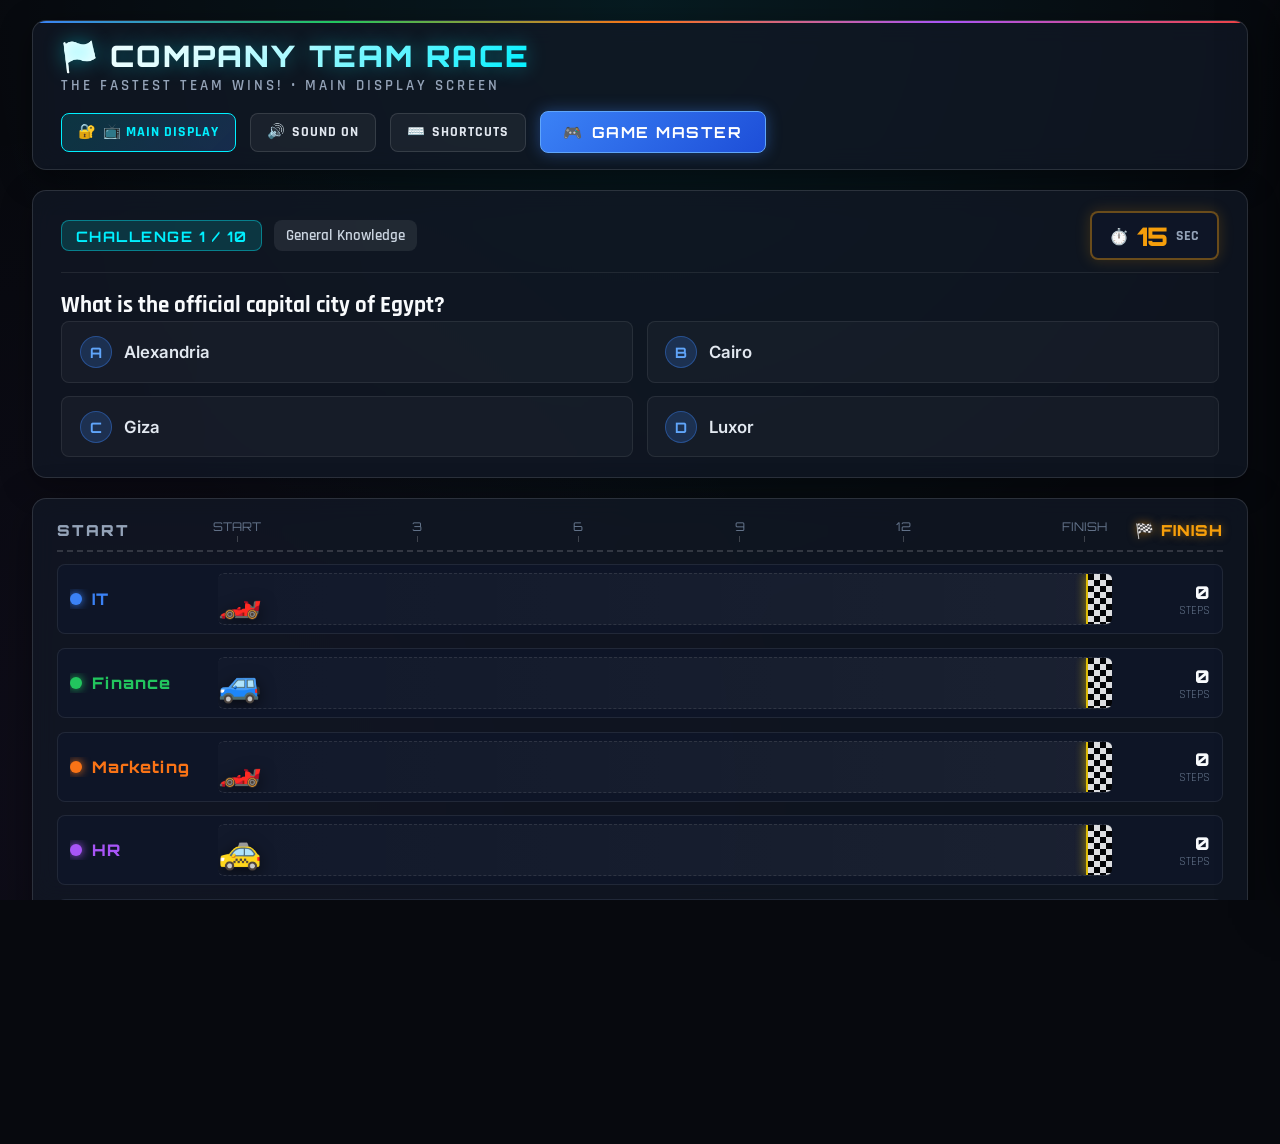
==== index.html @ cd46ccee "Add files via upload" ====
<!DOCTYPE html>
<html lang="en">
<head>
    <meta charset="UTF-8">
    <meta name="viewport" content="width=device-width, initial-scale=1.0">
    <title>🏁 Corporate Team Car Race | The Fastest Team Wins!</title>
    
    <!-- Google Fonts -->
    <link rel="preconnect" href="https://fonts.googleapis.com">
    <link rel="preconnect" href="https://fonts.gstatic.com" crossorigin>
    <link href="https://fonts.googleapis.com/css2?family=Orbitron:wght@400;600;700;900&family=Rajdhani:wght@500;600;700&family=Inter:wght@300;400;600;700&display=swap" rel="stylesheet">
    
    <!-- CSS Stylesheets -->
    <link rel="stylesheet" href="css/main.css">
    <link rel="stylesheet" href="css/track.css">
    <link rel="stylesheet" href="css/control.css">
    <link rel="stylesheet" href="css/modals.css">
</head>
<body>
    <div id="app-container" class="app-wrapper">
        <!-- TOP HEADER & TITLE BAR -->
        <header class="main-header">
            <div class="header-brand">
                <h1 class="game-title">
                    <span class="flag-icon">🏁</span> COMPANY TEAM RACE
                </h1>
                <p class="game-subtitle" id="role-subtitle">THE FASTEST TEAM WINS! • MAIN DISPLAY SCREEN</p>
            </div>
            
            <div class="header-actions">
                <button id="btn-login-toggle" class="btn-icon-toggle highlight-btn" title="Login or Switch Device Mode">
                    <span class="icon">🔐</span>
                    <span id="label-role-status">SELECT ROLE / LOGIN</span>
                </button>

                <button id="btn-sound-toggle" class="btn-icon-toggle" title="Toggle Sound Effects">
                    <span class="icon-sound">🔊</span>
                    <span class="sound-label">SOUND ON</span>
                </button>

                <button id="btn-shortcuts-toggle" class="btn-icon-toggle" title="Keyboard Shortcuts">
                    <span class="icon">⌨️</span>
                    <span>SHORTCUTS</span>
                </button>
                
                <button id="btn-gm-toggle" class="btn-gm-primary" title="Open Game Master Panel">
                    <span class="icon">🎮</span> GAME MASTER
                </button>
            </div>
        </header>

        <!-- DEPARTMENT PLAYER DEVICE VIEW (SHOWN ONLY WHEN LOGGED IN AS A DEPARTMENT) -->
        <section id="dept-player-card" class="dept-player-card hidden">
            <div class="dept-header-banner" id="dept-banner">
                <div class="dept-info">
                    <span class="dept-car-icon" id="dept-car-icon">🏎️</span>
                    <h2 class="dept-title-name" id="dept-title-name">IT DEPARTMENT</h2>
                </div>
                <div class="dept-position-badge">
                    <span class="pos-val" id="dept-pos-val">0</span>
                    <span class="pos-lbl">STEPS</span>
                </div>
            </div>
        </section>

        <!-- MAIN GAME ARENA (PROJECTOR & MAIN SCREEN VIEW) -->
        <main class="game-arena">
            <!-- CHALLENGE & QUESTION CARD -->
            <section class="challenge-card" id="challenge-section">
                <div class="challenge-header">
                    <div class="challenge-badge-wrap">
                        <span class="challenge-badge" id="challenge-badge">CHALLENGE 1 / 10</span>
                        <span class="category-badge" id="category-badge">General Knowledge</span>
                    </div>
                    
                    <!-- COUNTDOWN TIMER DISPLAY -->
                    <div class="timer-display-box" id="timer-box">
                        <div class="timer-icon">⏱️</div>
                        <div class="timer-val" id="timer-value">15</div>
                        <div class="timer-unit">SEC</div>
                    </div>
                </div>

                <div class="challenge-body">
                    <h2 class="question-text" id="question-text">Loading challenge...</h2>
                    
                    <div class="options-grid" id="options-grid">
                        <div class="option-item" data-opt="A">
                            <span class="opt-prefix">A</span>
                            <span class="opt-text" id="opt-a">-</span>
                        </div>
                        <div class="option-item" data-opt="B">
                            <span class="opt-prefix">B</span>
                            <span class="opt-text" id="opt-b">-</span>
                        </div>
                        <div class="option-item" data-opt="C">
                            <span class="opt-prefix">C</span>
                            <span class="opt-text" id="opt-c">-</span>
                        </div>
                        <div class="option-item" data-opt="D">
                            <span class="opt-prefix">D</span>
                            <span class="opt-text" id="opt-d">-</span>
                        </div>
                    </div>
                </div>
            </section>

            <!-- 5-LANE RACING TRACK -->
            <section class="track-section">
                <div class="track-header-bar">
                    <div class="start-banner">START</div>
                    <div class="track-distance-markers" id="track-markers">
                        <!-- Markers auto-generated JS -->
                    </div>
                    <div class="finish-banner">🏁 FINISH</div>
                </div>

                <div class="racing-lanes-container" id="lanes-container">
                    <!-- Lanes generated dynamically in track.js -->
                </div>
            </section>

            <!-- LIVE LEADERBOARD -->
            <section class="leaderboard-section">
                <h3 class="leaderboard-title">🏆 CURRENT RANKING</h3>
                <div class="leaderboard-grid" id="leaderboard-grid">
                    <!-- Leaderboard cards auto-generated JS -->
                </div>
            </section>
        </main>

        <!-- GAME MASTER CONTROL DRAWER (OVERLAY / PANEL) -->
        <aside id="gm-drawer" class="gm-drawer hidden">
            <div class="gm-drawer-header">
                <div class="gm-drawer-title">
                    <span>🎮 GAME MASTER CONTROLS</span>
                </div>
                <button id="btn-close-gm" class="btn-close">&times;</button>
            </div>

            <div class="gm-drawer-body">
                <!-- SECTION 1: DIRECT TEAM MOVEMENT CONTROLS -->
                <div class="gm-section">
                    <h4 class="gm-section-title">⚡ QUICK TEAM ADVANCE</h4>
                    <div class="gm-teams-list" id="gm-teams-list">
                        <!-- Team rows generated dynamically JS -->
                    </div>
                </div>

                <!-- SECTION 2: TEAM CODE & MOVEMENT AMOUNT PARSER -->
                <div class="gm-section">
                    <h4 class="gm-section-title">⌨️ TEAM CODE ENTRY</h4>
                    <div class="team-code-box">
                        <div class="input-group">
                            <label for="input-team-code">Team Code (IT, FIN, MKT, HR, OPS):</label>
                            <input type="text" id="input-team-code" placeholder="e.g. IT" autocomplete="off">
                        </div>
                        <div class="amount-picker">
                            <label>Steps:</label>
                            <div class="amount-btn-group">
                                <button class="btn-amount active" data-amount="1">+1</button>
                                <button class="btn-amount" data-amount="2">+2</button>
                                <button class="btn-amount" data-amount="3">+3</button>
                                <button class="btn-amount" data-amount="5">+5</button>
                            </div>
                        </div>
                        <button id="btn-execute-code" class="btn-action-primary">🚀 MOVE CAR</button>
                    </div>
                </div>

                <!-- SECTION 3: QUESTION NAVIGATION & TIMER CONTROLS -->
                <div class="gm-section">
                    <h4 class="gm-section-title">❓ CHALLENGE & TIMER CONTROLS</h4>
                    <div class="gm-controls-grid">
                        <div class="control-box">
                            <label>Question Navigation:</label>
                            <div class="btn-row">
                                <button id="btn-prev-q" class="btn-control">◀ Prev</button>
                                <select id="select-question" class="question-select"></select>
                                <button id="btn-next-q" class="btn-control">Next ▶</button>
                            </div>
                        </div>

                        <div class="control-box">
                            <label>Timer Controls:</label>
                            <div class="btn-row">
                                <button id="btn-timer-start" class="btn-timer btn-start">▶ Start</button>
                                <button id="btn-timer-pause" class="btn-timer btn-pause">⏸ Pause</button>
                                <button id="btn-timer-reset" class="btn-timer btn-reset">🔄 Reset</button>
                            </div>
                        </div>
                    </div>
                </div>

                <!-- SECTION 4: ACTIONS & MANAGEMENT -->
                <div class="gm-section">
                    <h4 class="gm-section-title">🛠️ MANAGEMENT & RACE TOOLS</h4>
                    <div class="action-buttons-row">
                        <button id="btn-undo" class="btn-action btn-undo">↩️ UNDO LAST MOVE</button>
                        <button id="btn-reset-race" class="btn-action btn-danger">🔄 RESET RACE</button>
                    </div>
                    
                    <div class="settings-row">
                        <label for="select-race-length">Race Length (Steps):</label>
                        <select id="select-race-length" class="settings-select">
                            <option value="10">10 Steps (Short)</option>
                            <option value="15" selected>15 Steps (Standard)</option>
                            <option value="20">20 Steps (Long)</option>
                        </select>
                    </div>
                </div>
            </div>
        </aside>

        <!-- DEPARTMENT LOGIN & ROLE SELECTION MODAL -->
        <div id="role-login-modal" class="modal-backdrop hidden">
            <div class="modal-card role-modal-card">
                <div class="modal-header">
                    <h3>🔐 SELECT DEVICE ROLE / LOGIN</h3>
                    <button id="btn-close-role-modal" class="btn-close">&times;</button>
                </div>
                <div class="modal-body">
                    <div class="role-selector-group">
                        <label for="select-role-type">Select Device Mode / Department:</label>
                        <select id="select-role-type" class="role-select">
                            <option value="main_screen">📺 Main Display Screen (Projector View)</option>
                            <option value="gm">🎮 Game Master Controller</option>
                            <option value="it">🏎️ IT Department</option>
                            <option value="finance">🚙 Finance Department</option>
                            <option value="marketing">🏎️ Marketing Department</option>
                            <option value="hr">🚕 HR Department</option>
                            <option value="operations">🚗 Operations Department</option>
                        </select>
                    </div>

                    <div class="password-input-group" id="password-group">
                        <label for="input-role-password">Enter Password / PIN:</label>
                        <input type="password" id="input-role-password" placeholder="Enter password..." autocomplete="off">
                        <p id="role-login-error" class="error-msg hidden">Invalid Password. Please try again.</p>
                    </div>

                    <div class="passwords-cheat-box">
                        <small>🔑 Default Passwords Cheatsheet:</small>
                        <div class="pass-list">
                            <span>IT: <code>1001</code></span>
                            <span>Finance: <code>2002</code></span>
                            <span>Marketing: <code>3003</code></span>
                            <span>HR: <code>4004</code></span>
                            <span>Ops: <code>5005</code></span>
                            <span>GM: <code>1234</code></span>
                        </div>
                    </div>
                </div>
                <div class="modal-footer">
                    <button id="btn-cancel-role" class="btn-secondary">Cancel</button>
                    <button id="btn-confirm-role" class="btn-primary">Login & Switch Role</button>
                </div>
            </div>
        </div>

        <!-- PIN LOCK MODAL FOR GM -->
        <div id="pin-modal" class="modal-backdrop hidden">
            <div class="modal-card">
                <div class="modal-header">
                    <h3>🔒 GAME MASTER PIN</h3>
                </div>
                <div class="modal-body">
                    <p>Enter 4-digit PIN to access Game Master controls:</p>
                    <input type="password" id="input-pin" maxlength="4" placeholder="••••" autofocus>
                    <p class="pin-hint">Default PIN: <code>1234</code></p>
                    <p id="pin-error" class="error-msg hidden">Incorrect PIN. Try again.</p>
                </div>
                <div class="modal-footer">
                    <button id="btn-cancel-pin" class="btn-secondary">Cancel</button>
                    <button id="btn-submit-pin" class="btn-primary">Unlock</button>
                </div>
            </div>
        </div>

        <!-- KEYBOARD SHORTCUTS MODAL -->
        <div id="shortcuts-modal" class="modal-backdrop hidden">
            <div class="modal-card shortcuts-card">
                <div class="modal-header">
                    <h3>⌨️ KEYBOARD SHORTCUTS</h3>
                    <button id="btn-close-shortcuts" class="btn-close">&times;</button>
                </div>
                <div class="modal-body">
                    <div class="shortcuts-grid">
                        <div class="shortcut-item"><kbd>1</kbd> <span>Advance IT (+1)</span></div>
                        <div class="shortcut-item"><kbd>2</kbd> <span>Advance Finance (+1)</span></div>
                        <div class="shortcut-item"><kbd>3</kbd> <span>Advance Marketing (+1)</span></div>
                        <div class="shortcut-item"><kbd>4</kbd> <span>Advance HR (+1)</span></div>
                        <div class="shortcut-item"><kbd>5</kbd> <span>Advance Operations (+1)</span></div>
                        <div class="shortcut-item"><kbd>N</kbd> <span>Next Question</span></div>
                        <div class="shortcut-item"><kbd>P</kbd> <span>Previous Question</span></div>
                        <div class="shortcut-item"><kbd>Space</kbd> <span>Start / Pause Timer</span></div>
                        <div class="shortcut-item"><kbd>R</kbd> <span>Reset Timer</span></div>
                        <div class="shortcut-item"><kbd>U</kbd> <span>Undo Last Move</span></div>
                        <div class="shortcut-item"><kbd>M</kbd> <span>Toggle GM Panel</span></div>
                        <div class="shortcut-item"><kbd>S</kbd> <span>Toggle Sound FX</span></div>
                    </div>
                </div>
            </div>
        </div>

        <!-- WINNER OVERLAY MODAL & CANVAS -->
        <div id="winner-modal" class="winner-overlay hidden">
            <canvas id="confetti-canvas"></canvas>
            <div class="winner-content">
                <div class="trophy-bounce">🏆🏆🏆</div>
                <h1 class="winner-title" id="winner-title">IT WINS!</h1>
                <p class="winner-subtitle">CONGRATULATIONS ON A GREAT RACE!</p>
                <div class="winner-car-display" id="winner-car-display">🏎️</div>
                <div class="winner-actions">
                    <button id="btn-winner-reset" class="btn-action-primary btn-large">🔄 START NEW RACE</button>
                    <button id="btn-winner-close" class="btn-secondary btn-large">✖ CLOSE OVERLAY</button>
                </div>
            </div>
        </div>

        <!-- TOAST / NOTIFICATION HINT -->
        <div id="toast-container" class="toast-container"></div>
    </div>

    <!-- JavaScript Application Modules -->
    <script src="js/audio.js"></script>
    <script src="js/confetti.js"></script>
    <script src="js/sync.js"></script>
    <script src="js/state.js"></script>
    <script src="js/questions.js"></script>
    <script src="js/timer.js"></script>
    <script src="js/track.js"></script>
    <script src="js/shortcuts.js"></script>
    <script src="js/app.js"></script>
</body>
</html>
---- css/main.css ----
/* ==========================================================================
   MAIN DESIGN SYSTEM & CORE TYPOGRAPHY
   ========================================================================== */

:root {
    /* Color Palette */
    --bg-dark: #07090e;
    --bg-card: rgba(18, 24, 38, 0.75);
    --bg-card-hover: rgba(26, 35, 56, 0.85);
    --border-color: rgba(255, 255, 255, 0.12);
    --border-glow: rgba(0, 240, 255, 0.3);
    
    /* Neon Accents */
    --cyan-glow: #00f0ff;
    --gold-glow: #ffd700;
    --silver-glow: #c0c0c0;
    --bronze-glow: #cd7f32;
    
    /* Department Colors */
    --color-it: #3b82f6;        /* Neon Blue */
    --color-finance: #22c55e;   /* Neon Emerald */
    --color-marketing: #f97316; /* Neon Orange */
    --color-hr: #a855f7;        /* Neon Purple */
    --color-ops: #ef4444;       /* Neon Crimson */

    /* Typography */
    --font-heading: 'Orbitron', -apple-system, sans-serif;
    --font-subheading: 'Rajdhani', -apple-system, sans-serif;
    --font-body: 'Inter', -apple-system, sans-serif;
    
    /* Spacing & Sizes */
    --radius-sm: 8px;
    --radius-md: 14px;
    --radius-lg: 20px;
    --glass-backdrop: blur(12px);
    
    /* Transitions */
    --transition-fast: 0.15s ease;
    --transition-norm: 0.3s cubic-bezier(0.4, 0, 0.2, 1);
    --transition-bounce: 0.5s cubic-bezier(0.34, 1.56, 0.64, 1);
}

/* Reset & Basic Box Model */
* {
    box-sizing: border-box;
    margin: 0;
    padding: 0;
}

html, body {
    width: 100%;
    height: 100%;
    background-color: var(--bg-dark);
    background-image: 
        radial-gradient(circle at 50% 0%, rgba(0, 240, 255, 0.08) 0%, transparent 60%),
        radial-gradient(circle at 10% 90%, rgba(168, 85, 247, 0.05) 0%, transparent 50%);
    color: #f8fafc;
    font-family: var(--font-body);
    overflow-x: hidden;
    user-select: none;
    -webkit-font-smoothing: antialiased;
}

.app-wrapper {
    display: flex;
    flex-direction: column;
    min-height: 100vh;
    padding: 1.25rem 2rem;
    gap: 1.25rem;
    max-width: 1920px;
    margin: 0 auto;
}

/* ==========================================================================
   HEADER SECTION
   ========================================================================== */

.main-header {
    display: flex;
    justify-content: space-between;
    align-items: center;
    background: var(--bg-card);
    backdrop-filter: var(--glass-backdrop);
    border: 1px solid var(--border-color);
    padding: 1rem 1.75rem;
    border-radius: var(--radius-md);
    box-shadow: 0 8px 32px rgba(0, 0, 0, 0.4);
    position: relative;
    overflow: hidden;
    flex-wrap: wrap;
    gap: 1rem;
}

.main-header::before {
    content: '';
    position: absolute;
    top: 0;
    left: 0;
    right: 0;
    height: 2px;
    background: linear-gradient(90deg, #3b82f6, #22c55e, #f97316, #a855f7, #ef4444);
}

.header-brand {
    display: flex;
    flex-direction: column;
    gap: 0.15rem;
}

.game-title {
    font-family: var(--font-heading);
    font-size: 1.85rem;
    font-weight: 900;
    letter-spacing: 2px;
    background: linear-gradient(135deg, #ffffff 30%, var(--cyan-glow) 100%);
    -webkit-background-clip: text;
    -webkit-text-fill-color: transparent;
    display: flex;
    align-items: center;
    gap: 0.6rem;
    text-shadow: 0 0 20px rgba(0, 240, 255, 0.4);
}

.game-subtitle {
    font-family: var(--font-subheading);
    font-size: 0.95rem;
    font-weight: 600;
    letter-spacing: 3px;
    color: #94a3b8;
    text-transform: uppercase;
}

.header-actions {
    display: flex;
    align-items: center;
    gap: 0.85rem;
    flex-wrap: wrap;
}

.btn-icon-toggle {
    background: rgba(255, 255, 255, 0.05);
    border: 1px solid var(--border-color);
    color: #e2e8f0;
    padding: 0.6rem 1rem;
    border-radius: var(--radius-sm);
    font-family: var(--font-subheading);
    font-weight: 700;
    font-size: 0.9rem;
    letter-spacing: 1px;
    cursor: pointer;
    display: flex;
    align-items: center;
    gap: 0.4rem;
    transition: var(--transition-fast);
    white-space: nowrap;
}

.btn-icon-toggle:hover {
    background: rgba(255, 255, 255, 0.12);
    border-color: rgba(255, 255, 255, 0.3);
    color: #fff;
}

.btn-gm-primary {
    background: linear-gradient(135deg, #3b82f6, #1d4ed8);
    border: 1px solid #60a5fa;
    color: #fff;
    padding: 0.65rem 1.4rem;
    border-radius: var(--radius-sm);
    font-family: var(--font-heading);
    font-weight: 700;
    font-size: 0.95rem;
    letter-spacing: 1.5px;
    cursor: pointer;
    box-shadow: 0 0 15px rgba(59, 130, 246, 0.4);
    display: flex;
    align-items: center;
    gap: 0.5rem;
    transition: var(--transition-norm);
    white-space: nowrap;
}

.btn-gm-primary:hover {
    transform: translateY(-2px);
    box-shadow: 0 0 25px rgba(59, 130, 246, 0.7);
    background: linear-gradient(135deg, #60a5fa, #2563eb);
}

/* ==========================================================================
   MAIN GAME ARENA
   ========================================================================== */

.game-arena {
    display: flex;
    flex-direction: column;
    gap: 1.25rem;
    flex: 1;
}

/* CHALLENGE CARD */
.challenge-card {
    background: var(--bg-card);
    backdrop-filter: var(--glass-backdrop);
    border: 1px solid var(--border-color);
    border-radius: var(--radius-md);
    padding: 1.25rem 1.75rem;
    box-shadow: 0 8px 32px rgba(0, 0, 0, 0.3);
    display: flex;
    flex-direction: column;
    gap: 1rem;
    position: relative;
}

.challenge-header {
    display: flex;
    justify-content: space-between;
    align-items: center;
    border-bottom: 1px solid rgba(255, 255, 255, 0.08);
    padding-bottom: 0.75rem;
    flex-wrap: wrap;
    gap: 0.5rem;
}

.challenge-badge-wrap {
    display: flex;
    align-items: center;
    gap: 0.75rem;
    flex-wrap: wrap;
}

.challenge-badge {
    background: rgba(0, 240, 255, 0.15);
    color: var(--cyan-glow);
    border: 1px solid rgba(0, 240, 255, 0.4);
    padding: 0.35rem 0.85rem;
    border-radius: var(--radius-sm);
    font-family: var(--font-heading);
    font-size: 0.9rem;
    font-weight: 700;
    letter-spacing: 1.5px;
}

.category-badge {
    background: rgba(255, 255, 255, 0.08);
    color: #cbd5e1;
    padding: 0.35rem 0.75rem;
    border-radius: var(--radius-sm);
    font-family: var(--font-subheading);
    font-size: 0.95rem;
    font-weight: 600;
}

/* COUNTDOWN TIMER STYLING */
.timer-display-box {
    display: flex;
    align-items: center;
    gap: 0.5rem;
    background: rgba(15, 23, 42, 0.8);
    border: 2px solid rgba(245, 158, 11, 0.4);
    padding: 0.4rem 1.1rem;
    border-radius: var(--radius-sm);
    box-shadow: 0 0 15px rgba(245, 158, 11, 0.2);
    transition: var(--transition-fast);
}

.timer-display-box.warning {
    border-color: #ef4444;
    box-shadow: 0 0 20px rgba(239, 68, 68, 0.6);
    animation: pulseDanger 0.8s infinite alternate;
}

@keyframes pulseDanger {
    from { transform: scale(1); }
    to { transform: scale(1.05); }
}

.timer-val {
    font-family: var(--font-heading);
    font-size: 1.6rem;
    font-weight: 900;
    color: #f59e0b;
}

.timer-display-box.warning .timer-val {
    color: #ef4444;
}

.timer-unit {
    font-family: var(--font-subheading);
    font-size: 0.85rem;
    font-weight: 700;
    color: #94a3b8;
}

.question-text {
    font-family: var(--font-subheading);
    font-size: 1.45rem;
    font-weight: 700;
    color: #f8fafc;
    line-height: 1.4;
}

/* OPTIONS GRID & INTERACTIVE ANSWER CARDS */
.options-grid {
    display: grid;
    grid-template-columns: repeat(2, 1fr);
    gap: 0.85rem;
}

.option-item {
    background: rgba(255, 255, 255, 0.03);
    border: 1px solid rgba(255, 255, 255, 0.08);
    padding: 0.85rem 1.1rem;
    border-radius: var(--radius-sm);
    display: flex;
    align-items: center;
    gap: 0.75rem;
    transition: var(--transition-norm);
    position: relative;
    overflow: hidden;
}

.option-item.interactive {
    cursor: pointer;
}

.option-item.interactive:hover {
    background: rgba(0, 240, 255, 0.12);
    border-color: rgba(0, 240, 255, 0.4);
    transform: translateY(-2px);
    box-shadow: 0 5px 15px rgba(0, 240, 255, 0.15);
}

.option-item.correct {
    background: rgba(34, 197, 94, 0.25) !important;
    border-color: #22c55e !important;
    box-shadow: 0 0 20px rgba(34, 197, 94, 0.5) !important;
    animation: correctPulse 0.5s ease;
}

@keyframes correctPulse {
    0% { transform: scale(1); }
    50% { transform: scale(1.03); }
    100% { transform: scale(1); }
}

.option-item.incorrect {
    background: rgba(239, 68, 68, 0.25) !important;
    border-color: #ef4444 !important;
    box-shadow: 0 0 20px rgba(239, 68, 68, 0.5) !important;
    animation: shakeError 0.4s ease;
}

@keyframes shakeError {
    0%, 100% { transform: translateX(0); }
    20%, 60% { transform: translateX(-6px); }
    40%, 80% { transform: translateX(6px); }
}

.opt-prefix {
    background: rgba(59, 130, 246, 0.2);
    color: #60a5fa;
    border: 1px solid rgba(59, 130, 246, 0.4);
    width: 32px;
    height: 32px;
    min-width: 32px;
    border-radius: 50%;
    display: flex;
    align-items: center;
    justify-content: center;
    font-family: var(--font-heading);
    font-size: 0.9rem;
    font-weight: 700;
}

.option-item.correct .opt-prefix {
    background: #22c55e;
    color: #fff;
    border-color: #4ade80;
}

.option-item.incorrect .opt-prefix {
    background: #ef4444;
    color: #fff;
    border-color: #f87171;
}

.opt-text {
    font-size: 1.05rem;
    color: #e2e8f0;
    font-weight: 600;
    word-break: break-word;
}

/* ==========================================================================
   TOAST NOTIFICATIONS
   ========================================================================== */

.toast-container {
    position: fixed;
    bottom: 2rem;
    right: 2rem;
    display: flex;
    flex-direction: column;
    gap: 0.75rem;
    z-index: 9999;
    pointer-events: none;
    max-width: 90vw;
}

.toast {
    background: rgba(15, 23, 42, 0.95);
    border-left: 4px solid var(--cyan-glow);
    border: 1px solid var(--border-color);
    padding: 0.85rem 1.25rem;
    border-radius: var(--radius-sm);
    color: #fff;
    font-family: var(--font-subheading);
    font-weight: 600;
    font-size: 1rem;
    box-shadow: 0 10px 25px rgba(0, 0, 0, 0.5);
    animation: toastIn 0.3s cubic-bezier(0.34, 1.56, 0.64, 1) forwards;
}

@keyframes toastIn {
    from {
        opacity: 0;
        transform: translateY(20px) scale(0.9);
    }
    to {
        opacity: 1;
        transform: translateY(0) scale(1);
    }
}

/* ==========================================================================
   RESPONSIVE MEDIA QUERIES (TABLETS & PHONES)
   ========================================================================== */

@media (max-width: 1024px) {
    .app-wrapper {
        padding: 1rem;
        gap: 1rem;
    }

    .game-title {
        font-size: 1.5rem;
    }

    .question-text {
        font-size: 1.25rem;
    }

    .options-grid {
        gap: 0.75rem;
    }
}

@media (max-width: 768px) {
    .app-wrapper {
        padding: 0.75rem;
        gap: 0.85rem;
    }

    .main-header {
        padding: 0.85rem 1rem;
        flex-direction: column;
        align-items: stretch;
    }

    .header-brand {
        align-items: center;
        text-align: center;
    }

    .game-title {
        font-size: 1.35rem;
    }

    .game-subtitle {
        font-size: 0.8rem;
        letter-spacing: 1.5px;
    }

    .header-actions {
        justify-content: center;
        width: 100%;
        gap: 0.5rem;
    }

    .btn-icon-toggle, .btn-gm-primary {
        padding: 0.5rem 0.75rem;
        font-size: 0.8rem;
        flex: 1;
        justify-content: center;
    }

    .challenge-card {
        padding: 1rem;
    }

    .options-grid {
        grid-template-columns: 1fr;
    }

    .question-text {
        font-size: 1.15rem;
    }

    .toast-container {
        bottom: 1rem;
        right: 1rem;
        left: 1rem;
    }

    .toast {
        font-size: 0.9rem;
        padding: 0.7rem 1rem;
    }
}

@media (max-width: 480px) {
    .game-title {
        font-size: 1.15rem;
    }

    .game-subtitle {
        font-size: 0.7rem;
    }

    .btn-icon-toggle span:not(.icon):not(.icon-sound),
    .btn-gm-primary span:not(.icon) {
        font-size: 0.75rem;
    }

    .timer-val {
        font-size: 1.3rem;
    }
}
---- css/track.css ----
/* ==========================================================================
   RACETRACK & CAR ANIMATIONS
   ========================================================================== */

.track-section {
    background: var(--bg-card);
    backdrop-filter: var(--glass-backdrop);
    border: 1px solid var(--border-color);
    border-radius: var(--radius-md);
    padding: 1.25rem 1.5rem;
    display: flex;
    flex-direction: column;
    gap: 0.75rem;
    box-shadow: 0 10px 40px rgba(0, 0, 0, 0.4);
    position: relative;
    overflow: hidden;
}

/* TRACK HEADER & DISTANCE MARKERS */
.track-header-bar {
    display: grid;
    grid-template-columns: 140px 1fr 100px;
    align-items: center;
    padding-bottom: 0.5rem;
    border-bottom: 2px dashed rgba(255, 255, 255, 0.15);
}

.start-banner {
    font-family: var(--font-heading);
    font-size: 0.95rem;
    font-weight: 900;
    color: #94a3b8;
    letter-spacing: 2px;
}

.track-distance-markers {
    display: flex;
    justify-content: space-between;
    padding: 0 1rem;
    font-family: var(--font-heading);
    font-size: 0.75rem;
    color: #64748b;
    position: relative;
}

.marker-step {
    display: flex;
    flex-direction: column;
    align-items: center;
    position: relative;
}

.marker-step::after {
    content: '';
    width: 1px;
    height: 6px;
    background: rgba(255, 255, 255, 0.2);
    margin-top: 2px;
}

.finish-banner {
    font-family: var(--font-heading);
    font-size: 0.95rem;
    font-weight: 900;
    color: #f59e0b;
    text-align: right;
    letter-spacing: 1px;
    text-shadow: 0 0 10px rgba(245, 158, 11, 0.5);
}

/* LANES CONTAINER */
.racing-lanes-container {
    display: flex;
    flex-direction: column;
    gap: 0.85rem;
}

.racing-lane {
    display: grid;
    grid-template-columns: 140px 1fr 90px;
    align-items: center;
    background: rgba(15, 23, 42, 0.75);
    border: 1px solid rgba(255, 255, 255, 0.08);
    border-radius: var(--radius-sm);
    padding: 0.5rem 0.75rem;
    position: relative;
    overflow: hidden;
    transition: var(--transition-norm);
}

.racing-lane:hover {
    border-color: rgba(255, 255, 255, 0.25);
    background: rgba(26, 38, 66, 0.85);
}

/* TEAM IDENTIFIER BADGE */
.lane-team-badge {
    display: flex;
    align-items: center;
    gap: 0.6rem;
    font-family: var(--font-heading);
    font-size: 1rem;
    font-weight: 800;
    letter-spacing: 1px;
    white-space: nowrap;
    overflow: hidden;
    text-overflow: ellipsis;
}

.team-color-indicator {
    width: 12px;
    height: 12px;
    min-width: 12px;
    border-radius: 50%;
    box-shadow: 0 0 10px currentColor;
}

/* TRACK RUNWAY */
.lane-runway {
    position: relative;
    height: 52px;
    background: linear-gradient(90deg, rgba(255, 255, 255, 0.02) 0%, rgba(255, 255, 255, 0.05) 100%);
    border-radius: 6px;
    margin: 0 0.5rem;
    border-top: 1px dashed rgba(255, 255, 255, 0.1);
    border-bottom: 1px dashed rgba(255, 255, 255, 0.1);
    overflow: hidden;
}

/* CHECKERED FINISH LINE STRIP */
.lane-runway::after {
    content: '';
    position: absolute;
    right: 0;
    top: 0;
    bottom: 0;
    width: 24px;
    background-image: repeating-conic-gradient(#fff 0 90deg, #000 0 180deg);
    background-size: 12px 12px;
    opacity: 0.85;
    border-left: 2px solid #ffd700;
    box-shadow: -2px 0 10px rgba(255, 215, 0, 0.5);
}

/* CAR GRAPHIC & CONTAINER */
.car-wrapper {
    position: absolute;
    top: 50%;
    left: 0;
    transform: translateY(-50%);
    display: flex;
    align-items: center;
    transition: left 0.6s cubic-bezier(0.34, 1.56, 0.64, 1);
    z-index: 10;
}

.car-icon {
    font-size: 2.2rem;
    filter: drop-shadow(0 4px 8px rgba(0, 0, 0, 0.6));
    position: relative;
    display: inline-block;
    transition: transform 0.3s ease;
}

.car-wrapper.moving .car-icon {
    animation: carEngineRev 0.2s infinite alternate;
}

@keyframes carEngineRev {
    from { transform: translateY(-1px) rotate(-1deg); }
    to { transform: translateY(1px) rotate(1deg); }
}

/* EXHAUST SPEED DUST TRAIL EFFECT */
.speed-dust {
    position: absolute;
    right: 100%;
    top: 50%;
    transform: translateY(-50%);
    width: 40px;
    height: 16px;
    pointer-events: none;
    opacity: 0;
}

.car-wrapper.moving .speed-dust {
    opacity: 1;
    background: radial-gradient(circle, rgba(255, 255, 255, 0.6) 0%, transparent 70%);
    animation: speedSmoke 0.4s infinite linear;
}

@keyframes speedSmoke {
    0% { transform: translateY(-50%) scale(0.5); opacity: 0.8; }
    100% { transform: translateY(-50%) translateX(-25px) scale(1.4); opacity: 0; }
}

/* PROGRESS / POSITION BADGE */
.lane-stats {
    text-align: right;
    display: flex;
    flex-direction: column;
    align-items: flex-end;
}

.step-count {
    font-family: var(--font-heading);
    font-size: 1.1rem;
    font-weight: 900;
    color: #f8fafc;
}

.step-label {
    font-family: var(--font-subheading);
    font-size: 0.75rem;
    color: #64748b;
    text-transform: uppercase;
}

/* LEADERBOARD SECTION STYLING */
.leaderboard-section {
    background: var(--bg-card);
    backdrop-filter: var(--glass-backdrop);
    border: 1px solid var(--border-color);
    border-radius: var(--radius-md);
    padding: 1rem 1.5rem;
}

.leaderboard-title {
    font-family: var(--font-heading);
    font-size: 1.05rem;
    font-weight: 800;
    color: #f59e0b;
    letter-spacing: 1.5px;
    margin-bottom: 0.75rem;
}

.leaderboard-grid {
    display: grid;
    grid-template-columns: repeat(5, 1fr);
    gap: 0.75rem;
}

.rank-card {
    background: rgba(15, 23, 42, 0.8);
    border: 1px solid rgba(255, 255, 255, 0.1);
    border-radius: var(--radius-sm);
    padding: 0.65rem 0.85rem;
    display: flex;
    align-items: center;
    justify-content: space-between;
    transition: transform 0.4s ease, border-color 0.3s ease;
}

.rank-card.rank-1 {
    border-color: var(--gold-glow);
    box-shadow: 0 0 15px rgba(255, 215, 0, 0.2);
}

.rank-card.rank-2 {
    border-color: var(--silver-glow);
}

.rank-card.rank-3 {
    border-color: var(--bronze-glow);
}

.rank-info {
    display: flex;
    align-items: center;
    gap: 0.5rem;
}

.rank-medal {
    font-size: 1.2rem;
}

.rank-name {
    font-family: var(--font-heading);
    font-size: 0.95rem;
    font-weight: 800;
}

.rank-score {
    font-family: var(--font-heading);
    font-size: 1.1rem;
    font-weight: 900;
    color: var(--cyan-glow);
}

/* ==========================================================================
   RESPONSIVE TRACK & LEADERBOARD QUERIES
   ========================================================================== */

@media (max-width: 1024px) {
    .track-header-bar {
        grid-template-columns: 110px 1fr 80px;
    }

    .racing-lane {
        grid-template-columns: 110px 1fr 70px;
        padding: 0.4rem 0.6rem;
    }

    .lane-team-badge {
        font-size: 0.9rem;
    }

    .leaderboard-grid {
        grid-template-columns: repeat(3, 1fr);
    }
}

@media (max-width: 768px) {
    .track-section {
        padding: 0.85rem 1rem;
    }

    .track-header-bar {
        grid-template-columns: 80px 1fr 60px;
    }

    .start-banner, .finish-banner {
        font-size: 0.75rem;
    }

    .racing-lane {
        grid-template-columns: 85px 1fr 50px;
        padding: 0.35rem 0.5rem;
    }

    .lane-team-badge {
        font-size: 0.8rem;
        gap: 0.35rem;
    }

    .lane-runway {
        height: 44px;
        margin: 0 0.25rem;
    }

    .car-icon {
        font-size: 1.6rem;
    }

    .step-count {
        font-size: 0.95rem;
    }

    .step-label {
        font-size: 0.65rem;
    }

    .leaderboard-grid {
        grid-template-columns: repeat(2, 1fr);
    }
}

@media (max-width: 480px) {
    .track-header-bar {
        grid-template-columns: 65px 1fr 50px;
    }

    .racing-lane {
        grid-template-columns: 70px 1fr 45px;
    }

    .lane-team-badge {
        font-size: 0.75rem;
    }

    .lane-runway {
        height: 38px;
    }

    .car-icon {
        font-size: 1.3rem;
    }

    .leaderboard-grid {
        grid-template-columns: 1fr;
    }
}
---- css/control.css ----
/* ==========================================================================
   GAME MASTER CONTROL PANEL & DEPARTMENT PLAYER DEVICE VIEW
   ========================================================================== */

/* DEPARTMENT PLAYER DEVICE VIEW CARD */
.dept-player-card {
    background: var(--bg-card);
    backdrop-filter: var(--glass-backdrop);
    border: 2px solid var(--cyan-glow);
    border-radius: var(--radius-md);
    padding: 1.5rem;
    display: flex;
    flex-direction: column;
    gap: 1.25rem;
    box-shadow: 0 10px 40px rgba(0, 240, 255, 0.2);
    animation: deptCardSlide 0.4s cubic-bezier(0.34, 1.56, 0.64, 1);
}

.dept-player-card.hidden {
    display: none;
}

@keyframes deptCardSlide {
    from { opacity: 0; transform: translateY(-20px); }
    to { opacity: 1; transform: translateY(0); }
}

.dept-header-banner {
    display: flex;
    justify-content: space-between;
    align-items: center;
    background: rgba(15, 23, 42, 0.85);
    padding: 1rem 1.5rem;
    border-radius: var(--radius-sm);
    border-left: 6px solid var(--cyan-glow);
    flex-wrap: wrap;
    gap: 0.75rem;
}

.dept-info {
    display: flex;
    align-items: center;
    gap: 1rem;
}

.dept-car-icon {
    font-size: 2.8rem;
}

.dept-title-name {
    font-family: var(--font-heading);
    font-size: 1.6rem;
    font-weight: 900;
    color: #fff;
    letter-spacing: 2px;
}

.dept-position-badge {
    display: flex;
    flex-direction: column;
    align-items: center;
    background: rgba(0, 240, 255, 0.15);
    border: 1px solid rgba(0, 240, 255, 0.4);
    padding: 0.5rem 1.25rem;
    border-radius: var(--radius-sm);
}

.pos-val {
    font-family: var(--font-heading);
    font-size: 1.8rem;
    font-weight: 900;
    color: var(--cyan-glow);
}

.pos-lbl {
    font-family: var(--font-subheading);
    font-size: 0.75rem;
    font-weight: 700;
    color: #94a3b8;
}

/* GAME MASTER DRAWER */
.gm-drawer {
    position: fixed;
    top: 0;
    right: 0;
    bottom: 0;
    width: 480px;
    max-width: 90vw;
    background: rgba(11, 16, 26, 0.96);
    backdrop-filter: blur(20px);
    border-left: 2px solid var(--cyan-glow);
    box-shadow: -15px 0 50px rgba(0, 0, 0, 0.8);
    z-index: 1000;
    display: flex;
    flex-direction: column;
    transition: transform 0.35s cubic-bezier(0.4, 0, 0.2, 1);
}

.gm-drawer.hidden {
    transform: translateX(105%);
}

.gm-drawer-header {
    display: flex;
    justify-content: space-between;
    align-items: center;
    padding: 1.25rem 1.5rem;
    border-bottom: 1px solid var(--border-color);
    background: rgba(18, 26, 42, 0.8);
}

.gm-drawer-title {
    font-family: var(--font-heading);
    font-size: 1.15rem;
    font-weight: 900;
    color: var(--cyan-glow);
    letter-spacing: 1.5px;
}

.btn-close {
    background: none;
    border: none;
    color: #94a3b8;
    font-size: 1.8rem;
    cursor: pointer;
    line-height: 1;
    transition: var(--transition-fast);
}

.btn-close:hover {
    color: #fff;
}

.gm-drawer-body {
    padding: 1.25rem 1.5rem;
    display: flex;
    flex-direction: column;
    gap: 1.5rem;
    overflow-y: auto;
    flex: 1;
}

/* SECTION STYLING */
.gm-section {
    background: rgba(18, 25, 40, 0.6);
    border: 1px solid rgba(255, 255, 255, 0.08);
    border-radius: var(--radius-sm);
    padding: 1rem;
    display: flex;
    flex-direction: column;
    gap: 0.85rem;
}

.gm-section-title {
    font-family: var(--font-heading);
    font-size: 0.85rem;
    font-weight: 800;
    color: #94a3b8;
    letter-spacing: 1.5px;
    text-transform: uppercase;
}

/* QUICK ADVANCE TEAM ROWS */
.gm-teams-list {
    display: flex;
    flex-direction: column;
    gap: 0.6rem;
}

.gm-team-row {
    display: flex;
    justify-content: space-between;
    align-items: center;
    background: rgba(15, 23, 42, 0.8);
    padding: 0.5rem 0.75rem;
    border-radius: 6px;
    border-left: 4px solid #fff;
    flex-wrap: wrap;
    gap: 0.5rem;
}

.gm-team-name {
    font-family: var(--font-heading);
    font-size: 0.95rem;
    font-weight: 800;
    display: flex;
    align-items: center;
    gap: 0.4rem;
}

.gm-btn-group {
    display: flex;
    gap: 0.35rem;
}

.btn-step {
    background: rgba(255, 255, 255, 0.08);
    border: 1px solid rgba(255, 255, 255, 0.15);
    color: #fff;
    font-family: var(--font-heading);
    font-size: 0.85rem;
    font-weight: 800;
    padding: 0.4rem 0.65rem;
    border-radius: 4px;
    cursor: pointer;
    transition: var(--transition-fast);
}

.btn-step:hover {
    background: rgba(0, 240, 255, 0.2);
    border-color: var(--cyan-glow);
    color: var(--cyan-glow);
    transform: scale(1.05);
}

.btn-step.btn-minus:hover {
    background: rgba(239, 68, 68, 0.2);
    border-color: #ef4444;
    color: #ef4444;
}

/* TEAM CODE ENTRY */
.team-code-box {
    display: flex;
    flex-direction: column;
    gap: 0.75rem;
}

.input-group label {
    font-family: var(--font-subheading);
    font-size: 0.85rem;
    color: #cbd5e1;
    display: block;
    margin-bottom: 0.3rem;
}

#input-team-code {
    width: 100%;
    background: rgba(15, 23, 42, 0.9);
    border: 1px solid rgba(255, 255, 255, 0.2);
    color: #fff;
    padding: 0.6rem 0.85rem;
    border-radius: 6px;
    font-family: var(--font-heading);
    font-size: 1rem;
    font-weight: 700;
    text-transform: uppercase;
}

#input-team-code:focus {
    outline: none;
    border-color: var(--cyan-glow);
    box-shadow: 0 0 10px rgba(0, 240, 255, 0.3);
}

.amount-picker label {
    font-family: var(--font-subheading);
    font-size: 0.85rem;
    color: #cbd5e1;
    display: block;
    margin-bottom: 0.3rem;
}

.amount-btn-group {
    display: flex;
    gap: 0.5rem;
}

.btn-amount {
    flex: 1;
    background: rgba(255, 255, 255, 0.05);
    border: 1px solid rgba(255, 255, 255, 0.15);
    color: #cbd5e1;
    font-family: var(--font-heading);
    font-size: 0.9rem;
    font-weight: 700;
    padding: 0.5rem 0;
    border-radius: 6px;
    cursor: pointer;
    transition: var(--transition-fast);
}

.btn-amount.active {
    background: rgba(0, 240, 255, 0.2);
    border-color: var(--cyan-glow);
    color: var(--cyan-glow);
}

.btn-action-primary {
    background: linear-gradient(135deg, #22c55e, #16a34a);
    border: 1px solid #4ade80;
    color: #fff;
    font-family: var(--font-heading);
    font-size: 0.95rem;
    font-weight: 800;
    padding: 0.7rem;
    border-radius: 6px;
    cursor: pointer;
    letter-spacing: 1px;
    box-shadow: 0 0 15px rgba(34, 197, 94, 0.3);
    transition: var(--transition-norm);
}

.btn-action-primary:hover {
    transform: translateY(-2px);
    box-shadow: 0 0 25px rgba(34, 197, 94, 0.6);
}

/* QUESTIONS & TIMER CONTROLS */
.gm-controls-grid {
    display: flex;
    flex-direction: column;
    gap: 0.85rem;
}

.control-box label {
    font-family: var(--font-subheading);
    font-size: 0.85rem;
    color: #cbd5e1;
    display: block;
    margin-bottom: 0.3rem;
}

.btn-row {
    display: flex;
    gap: 0.4rem;
    align-items: center;
    flex-wrap: wrap;
}

.btn-control {
    background: rgba(255, 255, 255, 0.08);
    border: 1px solid rgba(255, 255, 255, 0.2);
    color: #fff;
    font-family: var(--font-subheading);
    font-size: 0.9rem;
    font-weight: 700;
    padding: 0.5rem 0.75rem;
    border-radius: 6px;
    cursor: pointer;
}

.question-select {
    flex: 1;
    background: rgba(15, 23, 42, 0.9);
    border: 1px solid rgba(255, 255, 255, 0.2);
    color: #fff;
    padding: 0.5rem;
    border-radius: 6px;
    font-family: var(--font-body);
    font-size: 0.85rem;
    min-width: 140px;
}

.btn-timer {
    flex: 1;
    padding: 0.55rem;
    border-radius: 6px;
    font-family: var(--font-heading);
    font-size: 0.85rem;
    font-weight: 800;
    cursor: pointer;
    border: 1px solid transparent;
}

.btn-timer.btn-start {
    background: rgba(34, 197, 94, 0.2);
    border-color: #22c55e;
    color: #22c55e;
}

.btn-timer.btn-pause {
    background: rgba(245, 158, 11, 0.2);
    border-color: #f59e0b;
    color: #f59e0b;
}

.btn-timer.btn-reset {
    background: rgba(148, 163, 184, 0.2);
    border-color: #94a3b8;
    color: #cbd5e1;
}

/* MANAGEMENT & UNDO */
.action-buttons-row {
    display: flex;
    gap: 0.6rem;
    flex-wrap: wrap;
}

.btn-action {
    flex: 1;
    padding: 0.65rem;
    border-radius: 6px;
    font-family: var(--font-heading);
    font-size: 0.85rem;
    font-weight: 800;
    cursor: pointer;
    border: 1px solid transparent;
    white-space: nowrap;
}

.btn-undo {
    background: rgba(59, 130, 246, 0.2);
    border-color: #3b82f6;
    color: #60a5fa;
}

.btn-danger {
    background: rgba(239, 68, 68, 0.2);
    border-color: #ef4444;
    color: #f87171;
}

.settings-row {
    display: flex;
    justify-content: space-between;
    align-items: center;
    font-family: var(--font-subheading);
    font-size: 0.9rem;
    flex-wrap: wrap;
    gap: 0.5rem;
}

.settings-select {
    background: rgba(15, 23, 42, 0.9);
    border: 1px solid rgba(255, 255, 255, 0.2);
    color: #fff;
    padding: 0.4rem 0.6rem;
    border-radius: 6px;
}

@media (max-width: 600px) {
    .gm-drawer {
        width: 100%;
        max-width: 100vw;
    }
}
---- css/modals.css ----
/* ==========================================================================
   MODALS, WINNER OVERLAY & ROLE LOGIN
   ========================================================================== */

/* ROLE SELECTOR & DEPARTMENT LOGIN MODAL */
.role-modal-card {
    max-width: 520px;
}

.role-selector-group, .password-input-group {
    display: flex;
    flex-direction: column;
    gap: 0.4rem;
}

.role-select {
    width: 100%;
    background: rgba(15, 23, 42, 0.9);
    border: 1px solid rgba(255, 255, 255, 0.2);
    color: #fff;
    padding: 0.65rem 0.85rem;
    border-radius: var(--radius-sm);
    font-family: var(--font-subheading);
    font-size: 1rem;
    font-weight: 700;
}

#input-role-password {
    width: 100%;
    background: rgba(15, 23, 42, 0.9);
    border: 2px solid rgba(255, 255, 255, 0.2);
    color: #fff;
    font-family: var(--font-heading);
    font-size: 1.2rem;
    padding: 0.6rem 0.85rem;
    border-radius: var(--radius-sm);
}

#input-role-password:focus {
    outline: none;
    border-color: var(--cyan-glow);
    box-shadow: 0 0 15px rgba(0, 240, 255, 0.3);
}

.passwords-cheat-box {
    background: rgba(15, 23, 42, 0.6);
    border: 1px dashed rgba(255, 255, 255, 0.15);
    padding: 0.75rem;
    border-radius: var(--radius-sm);
    display: flex;
    flex-direction: column;
    gap: 0.4rem;
}

.passwords-cheat-box small {
    color: #94a3b8;
    font-weight: 700;
}

.pass-list {
    display: grid;
    grid-template-columns: repeat(3, 1fr);
    gap: 0.4rem;
    font-size: 0.8rem;
    color: #cbd5e1;
}

.highlight-btn {
    background: linear-gradient(135deg, rgba(0, 240, 255, 0.15), rgba(59, 130, 246, 0.2));
    border-color: var(--cyan-glow);
    color: var(--cyan-glow);
}

/* STANDARD MODAL BACKDROP */
.modal-backdrop {
    position: fixed;
    top: 0;
    left: 0;
    right: 0;
    bottom: 0;
    background: rgba(5, 8, 15, 0.85);
    backdrop-filter: blur(10px);
    z-index: 2000;
    display: flex;
    align-items: center;
    justify-content: center;
    padding: 1rem;
    opacity: 1;
    transition: opacity 0.3s ease;
    overflow-y: auto;
}

.modal-backdrop.hidden {
    opacity: 0;
    pointer-events: none;
}

.modal-card {
    background: rgba(18, 25, 40, 0.95);
    border: 1px solid var(--border-color);
    border-radius: var(--radius-md);
    width: 100%;
    max-width: 440px;
    max-height: 90vh;
    box-shadow: 0 20px 50px rgba(0, 0, 0, 0.8);
    display: flex;
    flex-direction: column;
    overflow: hidden;
    animation: modalPop 0.3s cubic-bezier(0.34, 1.56, 0.64, 1);
}

.shortcuts-card {
    max-width: 600px;
}

@keyframes modalPop {
    from { transform: scale(0.85); opacity: 0; }
    to { transform: scale(1); opacity: 1; }
}

.modal-header {
    background: rgba(26, 36, 56, 0.8);
    padding: 1rem 1.5rem;
    display: flex;
    justify-content: space-between;
    align-items: center;
    border-bottom: 1px solid var(--border-color);
}

.modal-header h3 {
    font-family: var(--font-heading);
    font-size: 1.1rem;
    font-weight: 800;
    color: var(--cyan-glow);
}

.modal-body {
    padding: 1.5rem;
    display: flex;
    flex-direction: column;
    gap: 1rem;
    color: #cbd5e1;
    font-size: 0.95rem;
    overflow-y: auto;
}

#input-pin {
    width: 100%;
    background: rgba(15, 23, 42, 0.9);
    border: 2px solid rgba(255, 255, 255, 0.2);
    color: #fff;
    font-family: var(--font-heading);
    font-size: 1.8rem;
    letter-spacing: 12px;
    text-align: center;
    padding: 0.5rem;
    border-radius: var(--radius-sm);
}

#input-pin:focus {
    outline: none;
    border-color: var(--cyan-glow);
    box-shadow: 0 0 15px rgba(0, 240, 255, 0.4);
}

.pin-hint {
    font-size: 0.85rem;
    color: #64748b;
    text-align: center;
}

.error-msg {
    color: #ef4444;
    font-weight: 700;
    font-size: 0.85rem;
    text-align: center;
}

.error-msg.hidden {
    display: none;
}

.modal-footer {
    padding: 1rem 1.5rem;
    background: rgba(15, 23, 42, 0.8);
    display: flex;
    justify-content: flex-end;
    gap: 0.75rem;
    border-top: 1px solid var(--border-color);
}

.btn-secondary {
    background: rgba(255, 255, 255, 0.08);
    border: 1px solid rgba(255, 255, 255, 0.2);
    color: #fff;
    padding: 0.55rem 1.25rem;
    border-radius: var(--radius-sm);
    font-family: var(--font-subheading);
    font-weight: 700;
    cursor: pointer;
}

.btn-primary {
    background: linear-gradient(135deg, #3b82f6, #1d4ed8);
    border: 1px solid #60a5fa;
    color: #fff;
    padding: 0.55rem 1.25rem;
    border-radius: var(--radius-sm);
    font-family: var(--font-heading);
    font-weight: 800;
    cursor: pointer;
}

/* KEYBOARD SHORTCUTS GRID */
.shortcuts-grid {
    display: grid;
    grid-template-columns: repeat(2, 1fr);
    gap: 0.85rem;
}

.shortcut-item {
    display: flex;
    align-items: center;
    gap: 0.75rem;
    background: rgba(15, 23, 42, 0.6);
    padding: 0.5rem 0.75rem;
    border-radius: 6px;
    border: 1px solid rgba(255, 255, 255, 0.05);
}

kbd {
    background: rgba(0, 240, 255, 0.15);
    border: 1px solid rgba(0, 240, 255, 0.4);
    color: var(--cyan-glow);
    font-family: var(--font-heading);
    font-size: 0.85rem;
    font-weight: 800;
    padding: 0.25rem 0.6rem;
    border-radius: 4px;
    min-width: 32px;
    text-align: center;
}

/* WINNER FULLSCREEN OVERLAY */
.winner-overlay {
    position: fixed;
    top: 0;
    left: 0;
    right: 0;
    bottom: 0;
    background: radial-gradient(circle at center, rgba(15, 23, 42, 0.95) 0%, rgba(5, 8, 15, 0.98) 100%);
    backdrop-filter: blur(15px);
    z-index: 3000;
    display: flex;
    flex-direction: column;
    align-items: center;
    justify-content: center;
    padding: 1.5rem;
    opacity: 1;
    transition: opacity 0.5s ease;
}

.winner-overlay.hidden {
    opacity: 0;
    pointer-events: none;
}

#confetti-canvas {
    position: absolute;
    top: 0;
    left: 0;
    width: 100%;
    height: 100%;
    pointer-events: none;
    z-index: 1;
}

.winner-content {
    position: relative;
    z-index: 2;
    display: flex;
    flex-direction: column;
    align-items: center;
    text-align: center;
    gap: 1.25rem;
    animation: winnerZoom 0.6s cubic-bezier(0.34, 1.56, 0.64, 1);
    max-width: 100%;
}

@keyframes winnerZoom {
    from { transform: scale(0.5); opacity: 0; }
    to { transform: scale(1); opacity: 1; }
}

.trophy-bounce {
    font-size: 4.5rem;
    animation: trophyFloat 2s infinite ease-in-out;
}

@keyframes trophyFloat {
    0%, 100% { transform: translateY(0) rotate(0deg); }
    50% { transform: translateY(-15px) rotate(5deg); }
}

.winner-title {
    font-family: var(--font-heading);
    font-size: 3.8rem;
    font-weight: 900;
    letter-spacing: 3px;
    background: linear-gradient(135deg, #ffd700 0%, #ff8800 100%);
    -webkit-background-clip: text;
    -webkit-text-fill-color: transparent;
    text-shadow: 0 0 30px rgba(255, 215, 0, 0.5);
    word-break: break-word;
}

.winner-subtitle {
    font-family: var(--font-subheading);
    font-size: 1.5rem;
    font-weight: 700;
    letter-spacing: 4px;
    color: #e2e8f0;
}

.winner-car-display {
    font-size: 6rem;
    margin: 1rem 0;
    animation: carDriveIn 1s cubic-bezier(0.34, 1.56, 0.64, 1);
}

@keyframes carDriveIn {
    from { transform: translateX(-200px) scale(0.3); opacity: 0; }
    to { transform: translateX(0) scale(1); opacity: 1; }
}

.winner-actions {
    display: flex;
    gap: 1.25rem;
    margin-top: 1rem;
    flex-wrap: wrap;
    justify-content: center;
}

.btn-large {
    padding: 0.85rem 2rem;
    font-size: 1.1rem;
}

/* ==========================================================================
   RESPONSIVE MODAL MEDIA QUERIES
   ========================================================================== */

@media (max-width: 768px) {
    .pass-list {
        grid-template-columns: repeat(2, 1fr);
    }

    .shortcuts-grid {
        grid-template-columns: 1fr;
    }

    .winner-title {
        font-size: 2.2rem;
    }

    .winner-subtitle {
        font-size: 1.1rem;
        letter-spacing: 2px;
    }

    .trophy-bounce {
        font-size: 3rem;
    }

    .winner-car-display {
        font-size: 4rem;
        margin: 0.5rem 0;
    }

    .btn-large {
        padding: 0.65rem 1.25rem;
        font-size: 0.95rem;
        width: 100%;
    }
}
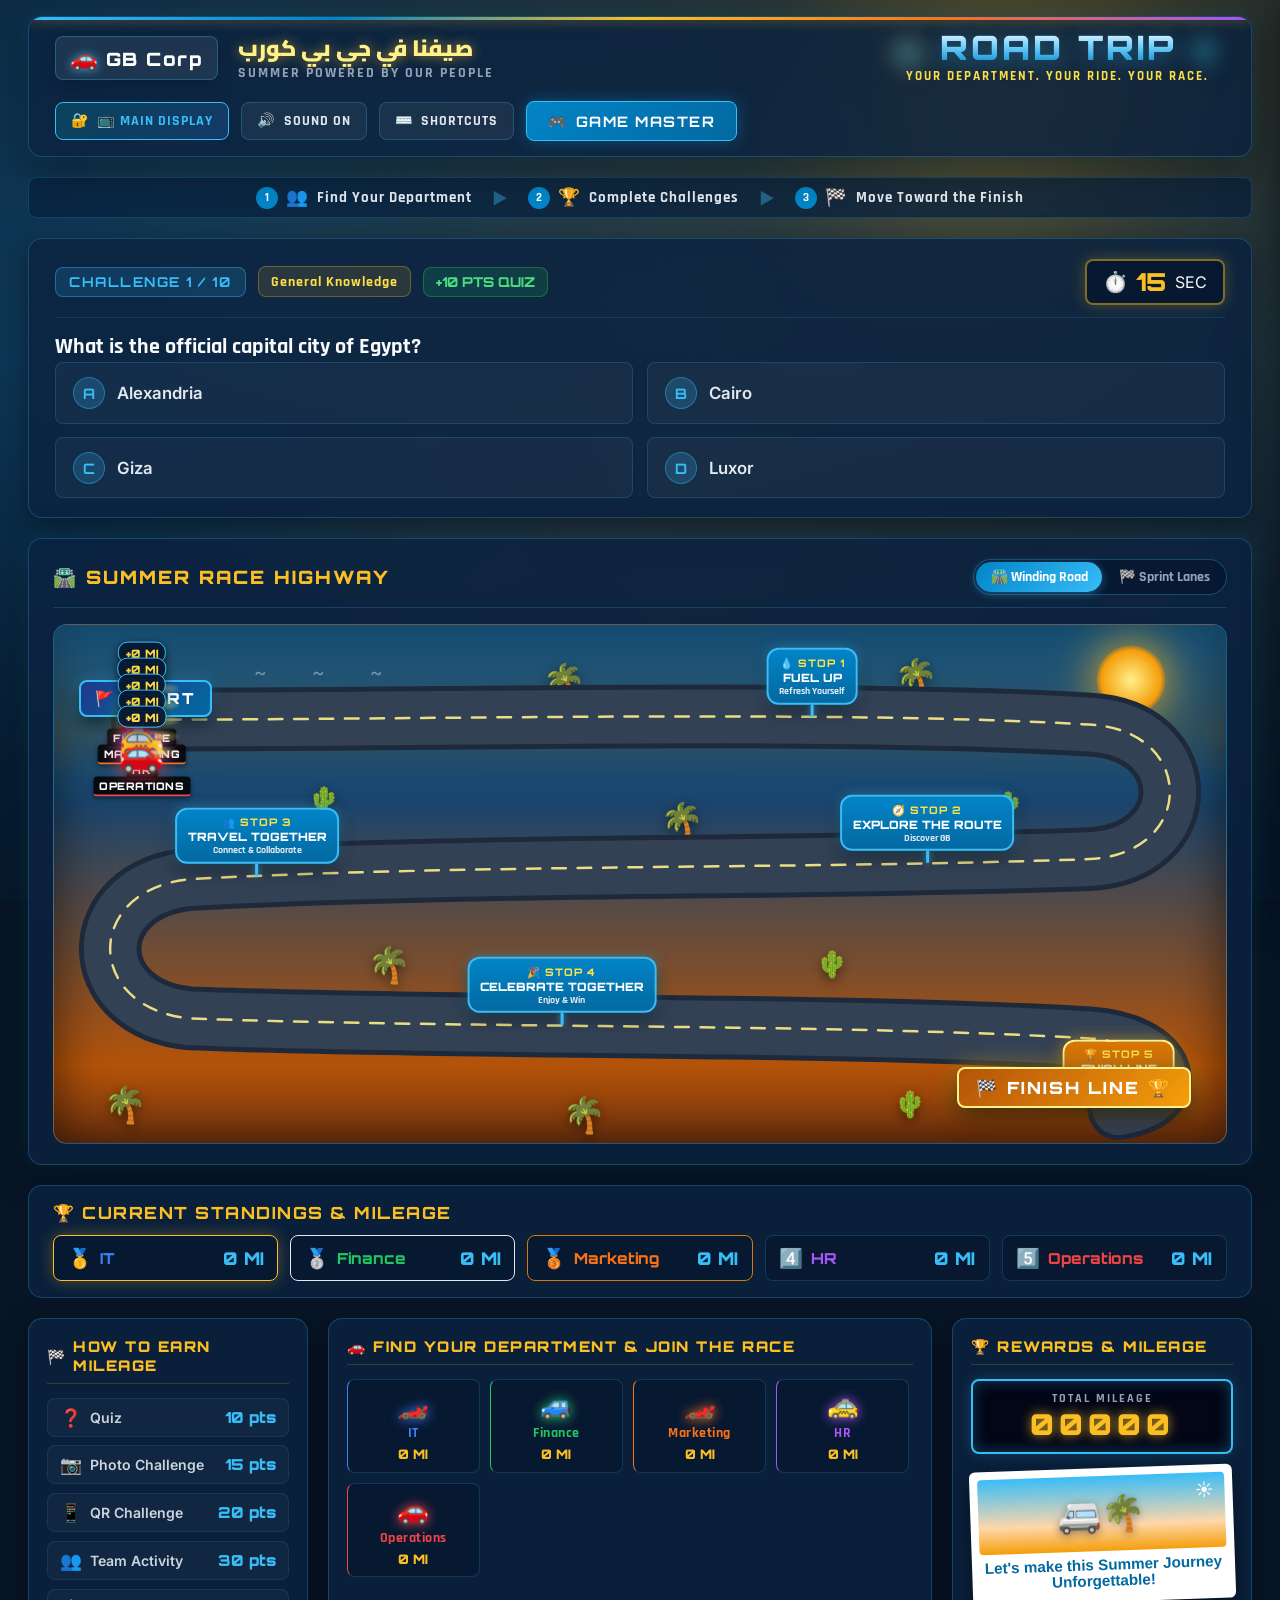
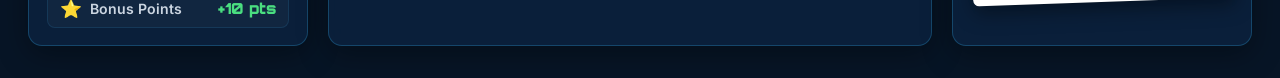
==== commit 1095f6bb: "Add files via upload" ====
--- a/index.html
+++ b/index.html
@@ -3,12 +3,12 @@
 <head>
     <meta charset="UTF-8">
     <meta name="viewport" content="width=device-width, initial-scale=1.0">
-    <title>🏁 Corporate Team Car Race | The Fastest Team Wins!</title>
+    <title>☀️ GB Corp - Summer Road Trip | Corporate Team Race</title>
     
     <!-- Google Fonts -->
     <link rel="preconnect" href="https://fonts.googleapis.com">
     <link rel="preconnect" href="https://fonts.gstatic.com" crossorigin>
-    <link href="https://fonts.googleapis.com/css2?family=Orbitron:wght@400;600;700;900&family=Rajdhani:wght@500;600;700&family=Inter:wght@300;400;600;700&display=swap" rel="stylesheet">
+    <link href="https://fonts.googleapis.com/css2?family=Cairo:wght@700;800;900&family=Montserrat:wght@500;600;700;800;900&family=Orbitron:wght@600;700;800;900&family=Rajdhani:wght@600;700;800&family=Inter:wght@400;500;600;700&display=swap" rel="stylesheet">
     
     <!-- CSS Stylesheets -->
     <link rel="stylesheet" href="css/main.css">
@@ -18,15 +18,31 @@
 </head>
 <body>
     <div id="app-container" class="app-wrapper">
-        <!-- TOP HEADER & TITLE BAR -->
+        <!-- TOP SUMMER ROAD TRIP HEADER & BRANDING -->
         <header class="main-header">
+            <!-- BRANDING & ARABIC LOGO TITLE -->
             <div class="header-brand">
-                <h1 class="game-title">
-                    <span class="flag-icon">🏁</span> COMPANY TEAM RACE
+                <div class="corp-logo-badge">
+                    <span class="corp-logo-icon">🚗</span>
+                    <span class="corp-logo-text">GB Corp</span>
+                </div>
+                <div class="summer-brand-titles">
+                    <div class="brand-arabic-title">صيفنا في جي بي كورب</div>
+                    <div class="brand-english-tagline">Summer Powered by our People</div>
+                </div>
+            </div>
+            
+            <!-- GRAND CENTER TITLE -->
+            <div class="header-center-title">
+                <h1 class="road-trip-main-title">
+                    <span class="title-sun-icon">☀️</span>
+                    <span>ROAD TRIP</span>
+                    <span class="title-palm-icon">🌴</span>
                 </h1>
-                <p class="game-subtitle" id="role-subtitle">THE FASTEST TEAM WINS! • MAIN DISPLAY SCREEN</p>
-            </div>
-            
+                <p class="road-trip-motto" id="role-subtitle">YOUR DEPARTMENT. YOUR RIDE. YOUR RACE.</p>
+            </div>
+
+            <!-- ACTION CONTROLS & DEVICE ROLE -->
             <div class="header-actions">
                 <button id="btn-login-toggle" class="btn-icon-toggle highlight-btn" title="Login or Switch Device Mode">
                     <span class="icon">🔐</span>
@@ -49,6 +65,27 @@
             </div>
         </header>
 
+        <!-- 3-STEP JOURNEY FLOW BANNER (AS IN DESIGN) -->
+        <section class="journey-steps-banner">
+            <div class="journey-step-item">
+                <span class="step-num">1</span>
+                <span class="step-icon">👥</span>
+                <span>Find Your Department</span>
+            </div>
+            <span class="journey-step-divider">▶</span>
+            <div class="journey-step-item">
+                <span class="step-num">2</span>
+                <span class="step-icon">🏆</span>
+                <span>Complete Challenges</span>
+            </div>
+            <span class="journey-step-divider">▶</span>
+            <div class="journey-step-item">
+                <span class="step-num">3</span>
+                <span class="step-icon">🏁</span>
+                <span>Move Toward the Finish</span>
+            </div>
+        </section>
+
         <!-- DEPARTMENT PLAYER DEVICE VIEW (SHOWN ONLY WHEN LOGGED IN AS A DEPARTMENT) -->
         <section id="dept-player-card" class="dept-player-card hidden">
             <div class="dept-header-banner" id="dept-banner">
@@ -58,12 +95,12 @@
                 </div>
                 <div class="dept-position-badge">
                     <span class="pos-val" id="dept-pos-val">0</span>
-                    <span class="pos-lbl">STEPS</span>
+                    <span class="pos-lbl">MILEAGE (MI)</span>
                 </div>
             </div>
         </section>
 
-        <!-- MAIN GAME ARENA (PROJECTOR & MAIN SCREEN VIEW) -->
+        <!-- MAIN GAME ARENA -->
         <main class="game-arena">
             <!-- CHALLENGE & QUESTION CARD -->
             <section class="challenge-card" id="challenge-section">
@@ -71,6 +108,7 @@
                     <div class="challenge-badge-wrap">
                         <span class="challenge-badge" id="challenge-badge">CHALLENGE 1 / 10</span>
                         <span class="category-badge" id="category-badge">General Knowledge</span>
+                        <span class="challenge-points-badge" id="challenge-points-badge">+10 PTS QUIZ</span>
                     </div>
                     
                     <!-- COUNTDOWN TIMER DISPLAY -->
@@ -105,26 +143,122 @@
                 </div>
             </section>
 
-            <!-- 5-LANE RACING TRACK -->
+            <!-- RACING TRACK (SERPENTINE ROAD & SPRINT LANES) -->
             <section class="track-section">
-                <div class="track-header-bar">
-                    <div class="start-banner">START</div>
-                    <div class="track-distance-markers" id="track-markers">
-                        <!-- Markers auto-generated JS -->
-                    </div>
-                    <div class="finish-banner">🏁 FINISH</div>
-                </div>
-
-                <div class="racing-lanes-container" id="lanes-container">
-                    <!-- Lanes generated dynamically in track.js -->
+                <div class="track-view-header">
+                    <div class="track-title-wrap">
+                        <span class="track-main-heading">🛣️ SUMMER RACE HIGHWAY</span>
+                    </div>
+                    
+                    <div class="track-view-toggle-group">
+                        <button id="btn-view-serpentine" class="btn-view-mode active" title="Serpentine Winding Road">🛣️ Winding Road</button>
+                        <button id="btn-view-sprint" class="btn-view-mode" title="Straight Sprint Lanes">🏁 Sprint Lanes</button>
+                    </div>
+                </div>
+
+                <!-- 1. SERPENTINE WINDING HIGHWAY (PRIMARY DESIGN) -->
+                <div id="serpentine-road-wrapper" class="serpentine-road-wrapper">
+                    <!-- Road SVG & Cars generated dynamically in track.js -->
+                </div>
+
+                <!-- 2. STRAIGHT SPRINT LANES (ALTERNATIVE VIEW) -->
+                <div id="sprint-lanes-wrapper" class="sprint-lanes-wrapper hidden">
+                    <div class="track-header-bar">
+                        <div class="start-banner">START</div>
+                        <div class="track-distance-markers" id="track-markers">
+                            <!-- Markers auto-generated JS -->
+                        </div>
+                        <div class="finish-banner">🏁 FINISH</div>
+                    </div>
+
+                    <div class="racing-lanes-container" id="lanes-container">
+                        <!-- Lanes generated dynamically in track.js -->
+                    </div>
                 </div>
             </section>
 
             <!-- LIVE LEADERBOARD -->
             <section class="leaderboard-section">
-                <h3 class="leaderboard-title">🏆 CURRENT RANKING</h3>
+                <h3 class="leaderboard-title">🏆 CURRENT STANDINGS & MILEAGE</h3>
                 <div class="leaderboard-grid" id="leaderboard-grid">
                     <!-- Leaderboard cards auto-generated JS -->
+                </div>
+            </section>
+
+            <!-- BOTTOM SUMMER DASHBOARD (EARN POINTS, FLEET GRID, REWARDS & ODOMETER) -->
+            <section class="summer-dashboard-grid">
+                <!-- CARD 1: HOW TO EARN MILEAGE POINTS -->
+                <div class="mileage-points-card">
+                    <h4 class="dashboard-card-title">
+                        <span>🏁</span> HOW TO EARN MILEAGE
+                    </h4>
+                    <div class="points-rules-list">
+                        <div class="point-rule-item">
+                            <div class="rule-label">
+                                <span class="rule-icon">❓</span>
+                                <span>Quiz</span>
+                            </div>
+                            <span class="rule-pts">10 pts</span>
+                        </div>
+                        <div class="point-rule-item">
+                            <div class="rule-label">
+                                <span class="rule-icon">📷</span>
+                                <span>Photo Challenge</span>
+                            </div>
+                            <span class="rule-pts">15 pts</span>
+                        </div>
+                        <div class="point-rule-item">
+                            <div class="rule-label">
+                                <span class="rule-icon">📱</span>
+                                <span>QR Challenge</span>
+                            </div>
+                            <span class="rule-pts">20 pts</span>
+                        </div>
+                        <div class="point-rule-item">
+                            <div class="rule-label">
+                                <span class="rule-icon">👥</span>
+                                <span>Team Activity</span>
+                            </div>
+                            <span class="rule-pts">30 pts</span>
+                        </div>
+                        <div class="point-rule-item">
+                            <div class="rule-label">
+                                <span class="rule-icon">⭐</span>
+                                <span>Bonus Points</span>
+                            </div>
+                            <span class="rule-pts bonus">+10 pts</span>
+                        </div>
+                    </div>
+                </div>
+
+                <!-- CARD 2: FLEET DEPARTMENT OVERVIEW -->
+                <div class="fleet-grid-card">
+                    <h4 class="dashboard-card-title">
+                        <span>🚗</span> FIND YOUR DEPARTMENT & JOIN THE RACE
+                    </h4>
+                    <div class="fleet-departments-container" id="fleet-departments-container">
+                        <!-- Fleet cards auto-generated JS -->
+                    </div>
+                </div>
+
+                <!-- CARD 3: REWARDS & TOTAL MILEAGE ODOMETER -->
+                <div class="rewards-odometer-card">
+                    <h4 class="dashboard-card-title">
+                        <span>🏆</span> REWARDS & MILEAGE
+                    </h4>
+                    
+                    <div class="odometer-box">
+                        <span class="odometer-label">TOTAL MILEAGE</span>
+                        <div class="odometer-led-digits" id="odometer-led-digits">00000</div>
+                    </div>
+
+                    <div class="summer-polaroid-card">
+                        <div class="polaroid-photo-area">
+                            <span class="polaroid-sun">☀️</span>
+                            <span class="polaroid-van">🚐🌴</span>
+                        </div>
+                        <p class="polaroid-caption">Let's make this Summer Journey Unforgettable!</p>
+                    </div>
                 </div>
             </section>
         </main>
@@ -149,14 +283,14 @@
 
                 <!-- SECTION 2: TEAM CODE & MOVEMENT AMOUNT PARSER -->
                 <div class="gm-section">
-                    <h4 class="gm-section-title">⌨️ TEAM CODE ENTRY</h4>
+                    <h4 class="gm-section-title">⌨️ TEAM CODE & POINT AWARD</h4>
                     <div class="team-code-box">
                         <div class="input-group">
                             <label for="input-team-code">Team Code (IT, FIN, MKT, HR, OPS):</label>
                             <input type="text" id="input-team-code" placeholder="e.g. IT" autocomplete="off">
                         </div>
                         <div class="amount-picker">
-                            <label>Steps:</label>
+                            <label>Steps / Points Amount:</label>
                             <div class="amount-btn-group">
                                 <button class="btn-amount active" data-amount="1">+1</button>
                                 <button class="btn-amount" data-amount="2">+2</button>
@@ -164,7 +298,7 @@
                                 <button class="btn-amount" data-amount="5">+5</button>
                             </div>
                         </div>
-                        <button id="btn-execute-code" class="btn-action-primary">🚀 MOVE CAR</button>
+                        <button id="btn-execute-code" class="btn-action-primary">🚀 ADVANCE TEAM CAR</button>
                     </div>
                 </div>
 
@@ -309,7 +443,7 @@
             <div class="winner-content">
                 <div class="trophy-bounce">🏆🏆🏆</div>
                 <h1 class="winner-title" id="winner-title">IT WINS!</h1>
-                <p class="winner-subtitle">CONGRATULATIONS ON A GREAT RACE!</p>
+                <p class="winner-subtitle">CONGRATULATIONS ON A GREAT SUMMER ROAD TRIP!</p>
                 <div class="winner-car-display" id="winner-car-display">🏎️</div>
                 <div class="winner-actions">
                     <button id="btn-winner-reset" class="btn-action-primary btn-large">🔄 START NEW RACE</button>
@@ -334,3 +468,4 @@
     <script src="js/app.js"></script>
 </body>
 </html>
+
--- a/css/main.css
+++ b/css/main.css
@@ -1,38 +1,57 @@
 /* ==========================================================================
-   MAIN DESIGN SYSTEM & CORE TYPOGRAPHY
+   SUMMER ROAD TRIP - MAIN DESIGN SYSTEM & CORE STYLES
    ========================================================================== */
 
 :root {
-    /* Color Palette */
-    --bg-dark: #07090e;
-    --bg-card: rgba(18, 24, 38, 0.75);
-    --bg-card-hover: rgba(26, 35, 56, 0.85);
-    --border-color: rgba(255, 255, 255, 0.12);
-    --border-glow: rgba(0, 240, 255, 0.3);
+    /* Summer Coastal & Desert Theme Palette */
+    --sky-top: #082f49;
+    --sky-mid: #0369a1;
+    --sky-light: #0284c7;
+    --sky-accent: #38bdf8;
+    --sky-foam: #e0f2fe;
+
+    --sun-gold: #f59e0b;
+    --sun-bright: #fbbf24;
+    --sun-glow: #fef08a;
+    
+    --sand-light: #fed7aa;
+    --sand-warm: #f59e0b;
+    --sand-dune: #b45309;
+
+    --bg-dark: #071526;
+    --bg-card: rgba(12, 35, 64, 0.82);
+    --bg-card-hover: rgba(16, 47, 86, 0.92);
+    --bg-card-sun: rgba(245, 158, 11, 0.08);
+    
+    --border-color: rgba(56, 189, 248, 0.25);
+    --border-glow: rgba(56, 189, 248, 0.6);
+    --border-sun: rgba(251, 191, 36, 0.4);
     
     /* Neon Accents */
-    --cyan-glow: #00f0ff;
-    --gold-glow: #ffd700;
-    --silver-glow: #c0c0c0;
-    --bronze-glow: #cd7f32;
+    --cyan-glow: #38bdf8;
+    --ocean-blue: #0284c7;
+    --gold-glow: #fbbf24;
+    --silver-glow: #e2e8f0;
+    --bronze-glow: #d97706;
     
-    /* Department Colors */
-    --color-it: #3b82f6;        /* Neon Blue */
-    --color-finance: #22c55e;   /* Neon Emerald */
-    --color-marketing: #f97316; /* Neon Orange */
-    --color-hr: #a855f7;        /* Neon Purple */
-    --color-ops: #ef4444;       /* Neon Crimson */
+    /* Department Colors (Summer Edition) */
+    --color-it: #38bdf8;        /* Sky Blue */
+    --color-finance: #10b981;   /* Emerald Aqua */
+    --color-marketing: #f97316; /* Sun Orange */
+    --color-hr: #a855f7;        /* Tropical Purple */
+    --color-ops: #ef4444;       /* Sunset Coral */
 
     /* Typography */
-    --font-heading: 'Orbitron', -apple-system, sans-serif;
-    --font-subheading: 'Rajdhani', -apple-system, sans-serif;
+    --font-heading: 'Orbitron', 'Montserrat', -apple-system, sans-serif;
+    --font-arabic: 'Cairo', 'Tajawal', 'Segoe UI', Tahoma, sans-serif;
+    --font-subheading: 'Rajdhani', 'Montserrat', -apple-system, sans-serif;
     --font-body: 'Inter', -apple-system, sans-serif;
     
     /* Spacing & Sizes */
     --radius-sm: 8px;
     --radius-md: 14px;
     --radius-lg: 20px;
-    --glass-backdrop: blur(12px);
+    --glass-backdrop: blur(14px);
     
     /* Transitions */
     --transition-fast: 0.15s ease;
@@ -49,11 +68,14 @@
 
 html, body {
     width: 100%;
-    height: 100%;
+    min-height: 100%;
     background-color: var(--bg-dark);
     background-image: 
-        radial-gradient(circle at 50% 0%, rgba(0, 240, 255, 0.08) 0%, transparent 60%),
-        radial-gradient(circle at 10% 90%, rgba(168, 85, 247, 0.05) 0%, transparent 50%);
+        radial-gradient(ellipse at 85% 5%, rgba(251, 191, 36, 0.18) 0%, rgba(245, 158, 11, 0.05) 45%, transparent 70%),
+        radial-gradient(ellipse at 15% 15%, rgba(56, 189, 248, 0.15) 0%, transparent 60%),
+        radial-gradient(ellipse at 50% 95%, rgba(180, 83, 9, 0.15) 0%, transparent 70%),
+        linear-gradient(180deg, #071b30 0%, #082845 40%, #06192d 100%);
+    background-attachment: fixed;
     color: #f8fafc;
     font-family: var(--font-body);
     overflow-x: hidden;
@@ -61,18 +83,34 @@
     -webkit-font-smoothing: antialiased;
 }
 
+/* Ambient Summer Sun Ray & Palm Backing */
+body::before {
+    content: '';
+    position: fixed;
+    top: -120px;
+    right: 5%;
+    width: 450px;
+    height: 450px;
+    background: radial-gradient(circle, rgba(251, 191, 36, 0.22) 0%, rgba(245, 158, 11, 0.08) 50%, transparent 75%);
+    pointer-events: none;
+    z-index: 0;
+    filter: blur(40px);
+}
+
 .app-wrapper {
     display: flex;
     flex-direction: column;
     min-height: 100vh;
-    padding: 1.25rem 2rem;
+    padding: 1rem 1.75rem 2rem;
     gap: 1.25rem;
     max-width: 1920px;
     margin: 0 auto;
+    position: relative;
+    z-index: 1;
 }
 
 /* ==========================================================================
-   HEADER SECTION
+   SUMMER ROAD TRIP HEADER
    ========================================================================== */
 
 .main-header {
@@ -82,97 +120,197 @@
     background: var(--bg-card);
     backdrop-filter: var(--glass-backdrop);
     border: 1px solid var(--border-color);
-    padding: 1rem 1.75rem;
+    padding: 0.9rem 1.6rem;
     border-radius: var(--radius-md);
-    box-shadow: 0 8px 32px rgba(0, 0, 0, 0.4);
+    box-shadow: 0 10px 35px rgba(0, 0, 0, 0.45), 0 0 20px rgba(56, 189, 248, 0.15);
     position: relative;
     overflow: hidden;
     flex-wrap: wrap;
     gap: 1rem;
 }
 
+/* Summer Rainbow Sun Top Bar */
 .main-header::before {
     content: '';
     position: absolute;
     top: 0;
     left: 0;
     right: 0;
-    height: 2px;
-    background: linear-gradient(90deg, #3b82f6, #22c55e, #f97316, #a855f7, #ef4444);
+    height: 3px;
+    background: linear-gradient(90deg, #38bdf8 0%, #0284c7 25%, #fbbf24 50%, #f97316 75%, #a855f7 100%);
+    box-shadow: 0 0 12px rgba(251, 191, 36, 0.6);
 }
 
 .header-brand {
     display: flex;
-    flex-direction: column;
-    gap: 0.15rem;
-}
-
-.game-title {
-    font-family: var(--font-heading);
-    font-size: 1.85rem;
+    align-items: center;
+    gap: 1.25rem;
+}
+
+/* GB Corp Logo Badge */
+.corp-logo-badge {
+    display: flex;
+    align-items: center;
+    gap: 0.5rem;
+    background: rgba(255, 255, 255, 0.08);
+    border: 1px solid rgba(56, 189, 248, 0.3);
+    padding: 0.45rem 0.9rem;
+    border-radius: var(--radius-sm);
+    box-shadow: 0 4px 15px rgba(0, 0, 0, 0.2);
+}
+
+.corp-logo-icon {
+    font-size: 1.4rem;
     font-weight: 900;
+    color: var(--cyan-glow);
+    text-shadow: 0 0 10px rgba(56, 189, 248, 0.8);
+}
+
+.corp-logo-text {
+    font-family: var(--font-heading);
+    font-size: 1.15rem;
+    font-weight: 900;
+    letter-spacing: 1.5px;
+    color: #fff;
+}
+
+/* Arabic & English Summer Brand Text */
+.summer-brand-titles {
+    display: flex;
+    flex-direction: column;
+    gap: 0.1rem;
+}
+
+.brand-arabic-title {
+    font-family: var(--font-arabic);
+    font-size: 1.4rem;
+    font-weight: 900;
+    color: #fef08a;
+    text-shadow: 0 0 12px rgba(251, 191, 36, 0.6);
+    line-height: 1.2;
+}
+
+.brand-english-tagline {
+    font-family: var(--font-subheading);
+    font-size: 0.85rem;
+    font-weight: 700;
     letter-spacing: 2px;
-    background: linear-gradient(135deg, #ffffff 30%, var(--cyan-glow) 100%);
+    color: #94a3b8;
+    text-transform: uppercase;
+}
+
+/* Center Grand Road Trip Title */
+.header-center-title {
+    display: flex;
+    flex-direction: column;
+    align-items: center;
+    text-align: center;
+}
+
+.road-trip-main-title {
+    font-family: var(--font-heading);
+    font-size: 2.1rem;
+    font-weight: 900;
+    letter-spacing: 3px;
+    background: linear-gradient(180deg, #ffffff 0%, #7dd3fc 45%, #0284c7 100%);
     -webkit-background-clip: text;
     -webkit-text-fill-color: transparent;
+    text-shadow: 0 4px 20px rgba(56, 189, 248, 0.4);
     display: flex;
     align-items: center;
     gap: 0.6rem;
-    text-shadow: 0 0 20px rgba(0, 240, 255, 0.4);
-}
-
-.game-subtitle {
+    line-height: 1;
+}
+
+.title-sun-icon {
+    font-size: 1.9rem;
+    filter: drop-shadow(0 0 10px rgba(251, 191, 36, 0.9));
+    animation: sunSpinSlow 20s linear infinite;
+}
+
+@keyframes sunSpinSlow {
+    from { transform: rotate(0deg); }
+    to { transform: rotate(360deg); }
+}
+
+.title-palm-icon {
+    font-size: 1.8rem;
+    filter: drop-shadow(0 0 8px rgba(34, 197, 94, 0.5));
+    animation: palmSway 3s ease-in-out infinite alternate;
+}
+
+@keyframes palmSway {
+    from { transform: rotate(-5deg); }
+    to { transform: rotate(5deg); }
+}
+
+.road-trip-motto {
     font-family: var(--font-subheading);
-    font-size: 0.95rem;
-    font-weight: 600;
-    letter-spacing: 3px;
-    color: #94a3b8;
+    font-size: 0.82rem;
+    font-weight: 700;
+    letter-spacing: 2px;
+    color: #fde047;
     text-transform: uppercase;
-}
-
+    margin-top: 0.2rem;
+}
+
+/* Header Action Controls */
 .header-actions {
     display: flex;
     align-items: center;
-    gap: 0.85rem;
+    gap: 0.75rem;
     flex-wrap: wrap;
 }
 
 .btn-icon-toggle {
-    background: rgba(255, 255, 255, 0.05);
+    background: rgba(255, 255, 255, 0.06);
     border: 1px solid var(--border-color);
     color: #e2e8f0;
-    padding: 0.6rem 1rem;
+    padding: 0.55rem 0.95rem;
     border-radius: var(--radius-sm);
     font-family: var(--font-subheading);
     font-weight: 700;
-    font-size: 0.9rem;
+    font-size: 0.88rem;
     letter-spacing: 1px;
     cursor: pointer;
     display: flex;
     align-items: center;
-    gap: 0.4rem;
+    gap: 0.45rem;
     transition: var(--transition-fast);
     white-space: nowrap;
 }
 
 .btn-icon-toggle:hover {
-    background: rgba(255, 255, 255, 0.12);
-    border-color: rgba(255, 255, 255, 0.3);
+    background: rgba(56, 189, 248, 0.18);
+    border-color: var(--cyan-glow);
     color: #fff;
+    transform: translateY(-1px);
+    box-shadow: 0 4px 12px rgba(56, 189, 248, 0.25);
+}
+
+.btn-icon-toggle.active {
+    background: rgba(251, 191, 36, 0.2);
+    border-color: var(--sun-bright);
+    color: var(--sun-glow);
+}
+
+.highlight-btn {
+    border-color: rgba(251, 191, 36, 0.4);
+    background: rgba(251, 191, 36, 0.08);
 }
 
 .btn-gm-primary {
-    background: linear-gradient(135deg, #3b82f6, #1d4ed8);
-    border: 1px solid #60a5fa;
+    background: linear-gradient(135deg, #0284c7, #0369a1);
+    border: 1px solid #38bdf8;
     color: #fff;
-    padding: 0.65rem 1.4rem;
+    padding: 0.6rem 1.3rem;
     border-radius: var(--radius-sm);
     font-family: var(--font-heading);
     font-weight: 700;
-    font-size: 0.95rem;
+    font-size: 0.9rem;
     letter-spacing: 1.5px;
     cursor: pointer;
-    box-shadow: 0 0 15px rgba(59, 130, 246, 0.4);
+    box-shadow: 0 0 15px rgba(2, 132, 199, 0.45);
     display: flex;
     align-items: center;
     gap: 0.5rem;
@@ -182,8 +320,57 @@
 
 .btn-gm-primary:hover {
     transform: translateY(-2px);
-    box-shadow: 0 0 25px rgba(59, 130, 246, 0.7);
-    background: linear-gradient(135deg, #60a5fa, #2563eb);
+    box-shadow: 0 0 25px rgba(56, 189, 248, 0.7);
+    background: linear-gradient(135deg, #38bdf8, #0284c7);
+}
+
+/* ==========================================================================
+   3-STEP JOURNEY FLOW BANNER (AS IN DESIGN)
+   ========================================================================== */
+
+.journey-steps-banner {
+    display: flex;
+    align-items: center;
+    justify-content: center;
+    gap: 1.25rem;
+    background: rgba(8, 32, 60, 0.7);
+    border: 1px solid rgba(56, 189, 248, 0.2);
+    border-radius: var(--radius-sm);
+    padding: 0.55rem 1.25rem;
+    flex-wrap: wrap;
+}
+
+.journey-step-item {
+    display: flex;
+    align-items: center;
+    gap: 0.5rem;
+    font-family: var(--font-subheading);
+    font-size: 0.92rem;
+    font-weight: 700;
+    letter-spacing: 1px;
+    color: #e2e8f0;
+}
+
+.journey-step-item .step-num {
+    background: var(--ocean-blue);
+    color: #fff;
+    width: 22px;
+    height: 22px;
+    border-radius: 50%;
+    display: inline-flex;
+    align-items: center;
+    justify-content: center;
+    font-size: 0.75rem;
+    font-weight: 800;
+}
+
+.journey-step-item .step-icon {
+    font-size: 1.1rem;
+}
+
+.journey-step-divider {
+    color: rgba(56, 189, 248, 0.4);
+    font-weight: 900;
 }
 
 /* ==========================================================================
@@ -203,11 +390,11 @@
     backdrop-filter: var(--glass-backdrop);
     border: 1px solid var(--border-color);
     border-radius: var(--radius-md);
-    padding: 1.25rem 1.75rem;
-    box-shadow: 0 8px 32px rgba(0, 0, 0, 0.3);
-    display: flex;
-    flex-direction: column;
-    gap: 1rem;
+    padding: 1.2rem 1.6rem;
+    box-shadow: 0 8px 30px rgba(0, 0, 0, 0.35);
+    display: flex;
+    flex-direction: column;
+    gap: 0.9rem;
     position: relative;
 }
 
@@ -215,7 +402,7 @@
     display: flex;
     justify-content: space-between;
     align-items: center;
-    border-bottom: 1px solid rgba(255, 255, 255, 0.08);
+    border-bottom: 1px solid rgba(56, 189, 248, 0.15);
     padding-bottom: 0.75rem;
     flex-wrap: wrap;
     gap: 0.5rem;
@@ -229,25 +416,38 @@
 }
 
 .challenge-badge {
-    background: rgba(0, 240, 255, 0.15);
+    background: rgba(56, 189, 248, 0.15);
     color: var(--cyan-glow);
-    border: 1px solid rgba(0, 240, 255, 0.4);
+    border: 1px solid rgba(56, 189, 248, 0.4);
     padding: 0.35rem 0.85rem;
     border-radius: var(--radius-sm);
     font-family: var(--font-heading);
+    font-size: 0.85rem;
+    font-weight: 700;
+    letter-spacing: 1.5px;
+}
+
+.category-badge {
+    background: rgba(251, 191, 36, 0.12);
+    color: #fde047;
+    border: 1px solid rgba(251, 191, 36, 0.3);
+    padding: 0.35rem 0.75rem;
+    border-radius: var(--radius-sm);
+    font-family: var(--font-subheading);
     font-size: 0.9rem;
     font-weight: 700;
-    letter-spacing: 1.5px;
-}
-
-.category-badge {
-    background: rgba(255, 255, 255, 0.08);
-    color: #cbd5e1;
+    letter-spacing: 1px;
+}
+
+.challenge-points-badge {
+    background: rgba(34, 197, 94, 0.15);
+    color: #4ade80;
+    border: 1px solid rgba(34, 197, 94, 0.35);
     padding: 0.35rem 0.75rem;
     border-radius: var(--radius-sm);
-    font-family: var(--font-subheading);
-    font-size: 0.95rem;
-    font-weight: 600;
+    font-family: var(--font-heading);
+    font-size: 0.85rem;
+    font-weight: 800;
 }
 
 /* COUNTDOWN TIMER STYLING */
@@ -255,17 +455,17 @@
     display: flex;
     align-items: center;
     gap: 0.5rem;
-    background: rgba(15, 23, 42, 0.8);
-    border: 2px solid rgba(245, 158, 11, 0.4);
-    padding: 0.4rem 1.1rem;
-    border-radius: var(--radius-sm);
-    box-shadow: 0 0 15px rgba(245, 158, 11, 0.2);
+    background: rgba(8, 24, 48, 0.9);
+    border: 2px solid rgba(251, 191, 36, 0.5);
+    padding: 0.35rem 1rem;
+    border-radius: var(--radius-sm);
+    box-shadow: 0 0 15px rgba(251, 191, 36, 0.25);
     transition: var(--transition-fast);
 }
 
 .timer-display-box.warning {
     border-color: #ef4444;
-    box-shadow: 0 0 20px rgba(239, 68, 68, 0.6);
+    box-shadow: 0 0 20px rgba(239, 68, 68, 0.7);
     animation: pulseDanger 0.8s infinite alternate;
 }
 
@@ -274,27 +474,24 @@
     to { transform: scale(1.05); }
 }
 
+.timer-icon {
+    font-size: 1.25rem;
+}
+
 .timer-val {
     font-family: var(--font-heading);
-    font-size: 1.6rem;
+    font-size: 1.55rem;
     font-weight: 900;
-    color: #f59e0b;
+    color: #fbbf24;
 }
 
 .timer-display-box.warning .timer-val {
     color: #ef4444;
 }
 
-.timer-unit {
-    font-family: var(--font-subheading);
-    font-size: 0.85rem;
-    font-weight: 700;
-    color: #94a3b8;
-}
-
 .question-text {
     font-family: var(--font-subheading);
-    font-size: 1.45rem;
+    font-size: 1.35rem;
     font-weight: 700;
     color: #f8fafc;
     line-height: 1.4;
@@ -308,8 +505,8 @@
 }
 
 .option-item {
-    background: rgba(255, 255, 255, 0.03);
-    border: 1px solid rgba(255, 255, 255, 0.08);
+    background: rgba(255, 255, 255, 0.04);
+    border: 1px solid rgba(56, 189, 248, 0.18);
     padding: 0.85rem 1.1rem;
     border-radius: var(--radius-sm);
     display: flex;
@@ -325,16 +522,16 @@
 }
 
 .option-item.interactive:hover {
-    background: rgba(0, 240, 255, 0.12);
-    border-color: rgba(0, 240, 255, 0.4);
+    background: rgba(56, 189, 248, 0.15);
+    border-color: var(--cyan-glow);
     transform: translateY(-2px);
-    box-shadow: 0 5px 15px rgba(0, 240, 255, 0.15);
+    box-shadow: 0 5px 18px rgba(56, 189, 248, 0.25);
 }
 
 .option-item.correct {
-    background: rgba(34, 197, 94, 0.25) !important;
+    background: rgba(34, 197, 94, 0.3) !important;
     border-color: #22c55e !important;
-    box-shadow: 0 0 20px rgba(34, 197, 94, 0.5) !important;
+    box-shadow: 0 0 20px rgba(34, 197, 94, 0.6) !important;
     animation: correctPulse 0.5s ease;
 }
 
@@ -345,9 +542,9 @@
 }
 
 .option-item.incorrect {
-    background: rgba(239, 68, 68, 0.25) !important;
+    background: rgba(239, 68, 68, 0.3) !important;
     border-color: #ef4444 !important;
-    box-shadow: 0 0 20px rgba(239, 68, 68, 0.5) !important;
+    box-shadow: 0 0 20px rgba(239, 68, 68, 0.6) !important;
     animation: shakeError 0.4s ease;
 }
 
@@ -358,9 +555,9 @@
 }
 
 .opt-prefix {
-    background: rgba(59, 130, 246, 0.2);
-    color: #60a5fa;
-    border: 1px solid rgba(59, 130, 246, 0.4);
+    background: rgba(56, 189, 248, 0.2);
+    color: var(--cyan-glow);
+    border: 1px solid rgba(56, 189, 248, 0.4);
     width: 32px;
     height: 32px;
     min-width: 32px;
@@ -371,18 +568,6 @@
     font-family: var(--font-heading);
     font-size: 0.9rem;
     font-weight: 700;
-}
-
-.option-item.correct .opt-prefix {
-    background: #22c55e;
-    color: #fff;
-    border-color: #4ade80;
-}
-
-.option-item.incorrect .opt-prefix {
-    background: #ef4444;
-    color: #fff;
-    border-color: #f87171;
 }
 
 .opt-text {
@@ -393,69 +578,266 @@
 }
 
 /* ==========================================================================
+   BOTTOM SUMMER DASHBOARD (EARN POINTS, FLEET GRID, REWARDS & ODOMETER)
+   ========================================================================== */
+
+.summer-dashboard-grid {
+    display: grid;
+    grid-template-columns: 280px 1fr 300px;
+    gap: 1.25rem;
+    align-items: stretch;
+}
+
+/* CARD 1: HOW TO EARN MILEAGE POINTS */
+.mileage-points-card {
+    background: var(--bg-card);
+    backdrop-filter: var(--glass-backdrop);
+    border: 1px solid var(--border-color);
+    border-radius: var(--radius-md);
+    padding: 1.1rem;
+    display: flex;
+    flex-direction: column;
+    gap: 0.85rem;
+    box-shadow: 0 8px 30px rgba(0, 0, 0, 0.35);
+}
+
+.dashboard-card-title {
+    font-family: var(--font-heading);
+    font-size: 0.92rem;
+    font-weight: 900;
+    color: #fbbf24;
+    letter-spacing: 1.5px;
+    display: flex;
+    align-items: center;
+    gap: 0.45rem;
+    border-bottom: 1px solid rgba(251, 191, 36, 0.2);
+    padding-bottom: 0.5rem;
+    text-transform: uppercase;
+}
+
+.points-rules-list {
+    display: flex;
+    flex-direction: column;
+    gap: 0.55rem;
+}
+
+.point-rule-item {
+    display: flex;
+    justify-content: space-between;
+    align-items: center;
+    background: rgba(255, 255, 255, 0.03);
+    border: 1px solid rgba(56, 189, 248, 0.12);
+    padding: 0.5rem 0.75rem;
+    border-radius: var(--radius-sm);
+    transition: var(--transition-fast);
+}
+
+.point-rule-item:hover {
+    background: rgba(56, 189, 248, 0.1);
+    border-color: rgba(56, 189, 248, 0.3);
+}
+
+.rule-label {
+    display: flex;
+    align-items: center;
+    gap: 0.5rem;
+    font-size: 0.88rem;
+    font-weight: 600;
+    color: #cbd5e1;
+}
+
+.rule-icon {
+    font-size: 1.1rem;
+}
+
+.rule-pts {
+    font-family: var(--font-heading);
+    font-size: 0.95rem;
+    font-weight: 900;
+    color: var(--cyan-glow);
+}
+
+.rule-pts.bonus {
+    color: #4ade80;
+}
+
+/* CARD 2: FLEET DEPARTMENT OVERVIEW */
+.fleet-grid-card {
+    background: var(--bg-card);
+    backdrop-filter: var(--glass-backdrop);
+    border: 1px solid var(--border-color);
+    border-radius: var(--radius-md);
+    padding: 1.1rem;
+    display: flex;
+    flex-direction: column;
+    gap: 0.85rem;
+    box-shadow: 0 8px 30px rgba(0, 0, 0, 0.35);
+}
+
+.fleet-departments-container {
+    display: grid;
+    grid-template-columns: repeat(auto-fill, minmax(130px, 1fr));
+    gap: 0.65rem;
+    max-height: 230px;
+    overflow-y: auto;
+    padding-right: 0.25rem;
+}
+
+.fleet-dept-box {
+    background: rgba(8, 24, 48, 0.8);
+    border: 1px solid rgba(56, 189, 248, 0.2);
+    border-radius: var(--radius-sm);
+    padding: 0.6rem 0.5rem;
+    display: flex;
+    flex-direction: column;
+    align-items: center;
+    text-align: center;
+    gap: 0.25rem;
+    transition: var(--transition-fast);
+    position: relative;
+    overflow: hidden;
+}
+
+.fleet-dept-box:hover {
+    border-color: var(--cyan-glow);
+    transform: translateY(-2px);
+    box-shadow: 0 4px 15px rgba(56, 189, 248, 0.2);
+}
+
+.fleet-car-icon {
+    font-size: 1.6rem;
+    filter: drop-shadow(0 2px 4px rgba(0,0,0,0.5));
+}
+
+.fleet-dept-name {
+    font-family: var(--font-subheading);
+    font-size: 0.88rem;
+    font-weight: 800;
+    letter-spacing: 0.5px;
+    white-space: nowrap;
+    overflow: hidden;
+    text-overflow: ellipsis;
+    width: 100%;
+}
+
+.fleet-dept-mileage {
+    font-family: var(--font-heading);
+    font-size: 0.82rem;
+    font-weight: 900;
+    color: #fbbf24;
+}
+
+/* CARD 3: REWARDS & TOTAL MILEAGE ODOMETER */
+.rewards-odometer-card {
+    background: var(--bg-card);
+    backdrop-filter: var(--glass-backdrop);
+    border: 1px solid var(--border-color);
+    border-radius: var(--radius-md);
+    padding: 1.1rem;
+    display: flex;
+    flex-direction: column;
+    gap: 0.85rem;
+    box-shadow: 0 8px 30px rgba(0, 0, 0, 0.35);
+}
+
+/* DIGITAL LED MILEAGE DISPLAY */
+.odometer-box {
+    background: #020617;
+    border: 2px solid #38bdf8;
+    border-radius: var(--radius-sm);
+    padding: 0.65rem 0.85rem;
+    display: flex;
+    flex-direction: column;
+    align-items: center;
+    box-shadow: inset 0 0 15px rgba(56, 189, 248, 0.3), 0 0 15px rgba(56, 189, 248, 0.2);
+}
+
+.odometer-label {
+    font-family: var(--font-subheading);
+    font-size: 0.72rem;
+    font-weight: 800;
+    letter-spacing: 2px;
+    color: #94a3b8;
+    text-transform: uppercase;
+}
+
+.odometer-led-digits {
+    font-family: var(--font-heading);
+    font-size: 1.8rem;
+    font-weight: 900;
+    letter-spacing: 5px;
+    color: #fbbf24;
+    text-shadow: 0 0 12px rgba(251, 191, 36, 0.8);
+}
+
+/* SUMMER POLAROID KEEPSAKE PHOTO */
+.summer-polaroid-card {
+    background: #ffffff;
+    border-radius: 6px;
+    padding: 0.5rem 0.5rem 0.75rem;
+    box-shadow: 0 8px 20px rgba(0, 0, 0, 0.4);
+    transform: rotate(-2deg);
+    display: flex;
+    flex-direction: column;
+    align-items: center;
+    gap: 0.35rem;
+    transition: transform 0.3s ease;
+}
+
+.summer-polaroid-card:hover {
+    transform: rotate(0deg) scale(1.03);
+}
+
+.polaroid-photo-area {
+    width: 100%;
+    height: 75px;
+    background: linear-gradient(180deg, #38bdf8 0%, #fed7aa 65%, #f59e0b 100%);
+    border-radius: 4px;
+    display: flex;
+    align-items: center;
+    justify-content: center;
+    position: relative;
+    overflow: hidden;
+}
+
+.polaroid-van {
+    font-size: 2.2rem;
+    filter: drop-shadow(0 2px 5px rgba(0, 0, 0, 0.4));
+}
+
+.polaroid-sun {
+    position: absolute;
+    top: 6px;
+    right: 10px;
+    font-size: 1.1rem;
+}
+
+.polaroid-caption {
+    font-family: 'Brush Script MT', 'Segoe Script', cursive, sans-serif;
+    color: #0369a1;
+    font-size: 0.95rem;
+    font-weight: 700;
+    text-align: center;
+    line-height: 1.1;
+}
+
+/* ==========================================================================
    TOAST NOTIFICATIONS
    ========================================================================== */
 
 .toast-container {
     position: fixed;
     bottom: 2rem;
-    right: 2rem;
-    display: flex;
-    flex-direction: column;
-    gap: 0.75rem;
-    z-index: 9999;
+    left: 50%;
+    transform: translateX(-50%);
+    display: flex;
+    flex-direction: column;
+    gap: 0.5rem;
+    z-index: 2000;
     pointer-events: none;
-    max-width: 90vw;
 }
 
 .toast {
-    background: rgba(15, 23, 42, 0.95);
-    border-left: 4px solid var(--cyan-glow);
-    border: 1px solid var(--border-color);
-    padding: 0.85rem 1.25rem;
-    border-radius: var(--radius-sm);
-    color: #fff;
-    font-family: var(--font-subheading);
-    font-weight: 600;
-    font-size: 1rem;
-    box-shadow: 0 10px 25px rgba(0, 0, 0, 0.5);
-    animation: toastIn 0.3s cubic-bezier(0.34, 1.56, 0.64, 1) forwards;
-}
-
-@keyframes toastIn {
-    from {
-        opacity: 0;
-        transform: translateY(20px) scale(0.9);
-    }
-    to {
-        opacity: 1;
-        transform: translateY(0) scale(1);
-    }
-}
-
-/* ==========================================================================
-   RESPONSIVE MEDIA QUERIES (TABLETS & PHONES)
-   ========================================================================== */
-
-@media (max-width: 1024px) {
-    .app-wrapper {
-        padding: 1rem;
-        gap: 1rem;
-    }
-
-    .game-title {
-        font-size: 1.5rem;
-    }
-
-    .question-text {
-        font-size: 1.25rem;
-    }
-
-    .options-grid {
-        gap: 0.75rem;
-    }
-}
-
 @media (max-width: 768px) {
     .app-wrapper {
         padding: 0.75rem;
--- a/css/track.css
+++ b/css/track.css
@@ -1,5 +1,5 @@
 /* ==========================================================================
-   RACETRACK & CAR ANIMATIONS
+   SUMMER SERPENTINE RACETRACK & CAR ANIMATIONS
    ========================================================================== */
 
 .track-section {
@@ -10,19 +10,405 @@
     padding: 1.25rem 1.5rem;
     display: flex;
     flex-direction: column;
+    gap: 1rem;
+    box-shadow: 0 10px 40px rgba(0, 0, 0, 0.45), 0 0 25px rgba(56, 189, 248, 0.15);
+    position: relative;
+    overflow: hidden;
+}
+
+/* TRACK VIEW CONTROLS & HEADER */
+.track-view-header {
+    display: flex;
+    justify-content: space-between;
+    align-items: center;
+    border-bottom: 1px solid rgba(56, 189, 248, 0.2);
+    padding-bottom: 0.75rem;
+    flex-wrap: wrap;
     gap: 0.75rem;
-    box-shadow: 0 10px 40px rgba(0, 0, 0, 0.4);
-    position: relative;
+}
+
+.track-title-wrap {
+    display: flex;
+    align-items: center;
+    gap: 0.6rem;
+}
+
+.track-main-heading {
+    font-family: var(--font-heading);
+    font-size: 1.15rem;
+    font-weight: 900;
+    color: #fbbf24;
+    letter-spacing: 2px;
+    display: flex;
+    align-items: center;
+    gap: 0.5rem;
+    text-transform: uppercase;
+}
+
+.track-view-toggle-group {
+    display: flex;
+    background: rgba(8, 24, 48, 0.8);
+    border: 1px solid rgba(56, 189, 248, 0.3);
+    border-radius: 20px;
+    padding: 2px;
+    gap: 2px;
+}
+
+.btn-view-mode {
+    background: none;
+    border: none;
+    color: #94a3b8;
+    padding: 0.35rem 0.9rem;
+    border-radius: 18px;
+    font-family: var(--font-subheading);
+    font-size: 0.85rem;
+    font-weight: 700;
+    cursor: pointer;
+    transition: var(--transition-fast);
+}
+
+.btn-view-mode.active {
+    background: linear-gradient(135deg, #0284c7, #38bdf8);
+    color: #fff;
+    box-shadow: 0 2px 10px rgba(56, 189, 248, 0.4);
+}
+
+/* ==========================================================================
+   SERPENTINE WINDING ROAD VIEW
+   ========================================================================== */
+
+.serpentine-road-wrapper {
+    position: relative;
+    width: 100%;
+    min-height: 520px;
+    background: linear-gradient(180deg, #0a335c 0%, #0d4375 30%, #b45309 85%, #78350f 100%);
+    border-radius: var(--radius-md);
+    border: 1px solid rgba(56, 189, 248, 0.3);
     overflow: hidden;
-}
-
-/* TRACK HEADER & DISTANCE MARKERS */
+    box-shadow: inset 0 0 50px rgba(0, 0, 0, 0.6);
+}
+
+/* Ambient Sky & Sun in Serpentine View */
+.serpentine-sky {
+    position: absolute;
+    top: 0;
+    left: 0;
+    right: 0;
+    height: 180px;
+    background: linear-gradient(180deg, rgba(56, 189, 248, 0.25) 0%, rgba(251, 191, 36, 0.15) 60%, transparent 100%);
+    pointer-events: none;
+}
+
+.sky-sun-element {
+    position: absolute;
+    top: 20px;
+    right: 60px;
+    width: 70px;
+    height: 70px;
+    background: radial-gradient(circle, #fef08a 0%, #f59e0b 60%, transparent 80%);
+    border-radius: 50%;
+    box-shadow: 0 0 45px rgba(251, 191, 36, 0.9);
+}
+
+.sky-birds {
+    position: absolute;
+    top: 35px;
+    left: 200px;
+    font-size: 1.2rem;
+    color: rgba(255, 255, 255, 0.4);
+    letter-spacing: 20px;
+}
+
+/* Desert Sand Dunes & Scenery Props */
+.scenery-prop {
+    position: absolute;
+    z-index: 2;
+    pointer-events: none;
+    filter: drop-shadow(0 4px 6px rgba(0, 0, 0, 0.5));
+}
+
+.scenery-prop.palm { font-size: 2.2rem; }
+.scenery-prop.cactus { font-size: 1.6rem; }
+.scenery-prop.dune { font-size: 2rem; }
+
+/* SVG ROAD CONTAINER */
+.serpentine-svg-canvas {
+    position: absolute;
+    top: 0;
+    left: 0;
+    width: 100%;
+    height: 100%;
+    z-index: 3;
+}
+
+/* SVG Path Styling */
+.road-border-path {
+    fill: none;
+    stroke: #1e293b;
+    stroke-width: 64;
+    stroke-linecap: round;
+    stroke-linejoin: round;
+}
+
+.road-surface-path {
+    fill: none;
+    stroke: #334155;
+    stroke-width: 54;
+    stroke-linecap: round;
+    stroke-linejoin: round;
+}
+
+.road-lane-divider-path {
+    fill: none;
+    stroke: #fef08a;
+    stroke-width: 2.5;
+    stroke-dasharray: 14 12;
+    stroke-linecap: round;
+    stroke-linejoin: round;
+    opacity: 0.9;
+}
+
+.road-edge-line-left, .road-edge-line-right {
+    fill: none;
+    stroke: rgba(255, 255, 255, 0.35);
+    stroke-width: 2;
+    stroke-linecap: round;
+    stroke-linejoin: round;
+}
+
+/* START SIGNPOST ON SERPENTINE ROAD */
+.start-signpost {
+    position: absolute;
+    top: 55px;
+    left: 25px;
+    background: linear-gradient(135deg, #1e3a8a, #0369a1);
+    border: 2px solid #38bdf8;
+    color: #fff;
+    padding: 0.45rem 0.9rem;
+    border-radius: var(--radius-sm);
+    font-family: var(--font-heading);
+    font-size: 0.95rem;
+    font-weight: 900;
+    letter-spacing: 2px;
+    box-shadow: 0 6px 15px rgba(0, 0, 0, 0.6), 0 0 15px rgba(56, 189, 248, 0.4);
+    z-index: 10;
+    display: flex;
+    align-items: center;
+    gap: 0.4rem;
+}
+
+/* FINISH ARCH ON SERPENTINE ROAD */
+.finish-arch-banner {
+    position: absolute;
+    bottom: 35px;
+    right: 35px;
+    background: linear-gradient(135deg, #b45309, #f59e0b);
+    border: 2px solid #fef08a;
+    color: #fff;
+    padding: 0.5rem 1.1rem;
+    border-radius: var(--radius-sm);
+    font-family: var(--font-heading);
+    font-size: 1.05rem;
+    font-weight: 900;
+    letter-spacing: 2px;
+    box-shadow: 0 8px 25px rgba(0, 0, 0, 0.7), 0 0 25px rgba(251, 191, 36, 0.6);
+    z-index: 10;
+    display: flex;
+    align-items: center;
+    gap: 0.5rem;
+}
+
+/* MILESTONE CHECKPOINT STOP PINS (MATCHING DESIGN) */
+.checkpoint-pin-marker {
+    position: absolute;
+    transform: translate(-50%, -100%);
+    z-index: 8;
+    display: flex;
+    flex-direction: column;
+    align-items: center;
+    pointer-events: auto;
+    cursor: pointer;
+    transition: transform 0.2s ease;
+}
+
+.checkpoint-pin-marker:hover {
+    transform: translate(-50%, -110%) scale(1.08);
+    z-index: 15;
+}
+
+.pin-bubble {
+    background: linear-gradient(180deg, #0284c7 0%, #0369a1 100%);
+    border: 2px solid #38bdf8;
+    border-radius: 12px;
+    padding: 0.35rem 0.65rem;
+    color: #fff;
+    display: flex;
+    flex-direction: column;
+    align-items: center;
+    box-shadow: 0 6px 15px rgba(0, 0, 0, 0.5), 0 0 12px rgba(56, 189, 248, 0.5);
+    min-width: 90px;
+    text-align: center;
+}
+
+.pin-bubble.gold {
+    background: linear-gradient(180deg, #d97706 0%, #b45309 100%);
+    border-color: #fef08a;
+    box-shadow: 0 6px 15px rgba(0, 0, 0, 0.5), 0 0 15px rgba(251, 191, 36, 0.6);
+}
+
+.pin-stop-num {
+    font-family: var(--font-heading);
+    font-size: 0.65rem;
+    font-weight: 800;
+    letter-spacing: 1px;
+    color: #fde047;
+    text-transform: uppercase;
+}
+
+.pin-title {
+    font-family: var(--font-heading);
+    font-size: 0.72rem;
+    font-weight: 900;
+    color: #fff;
+    white-space: nowrap;
+}
+
+.pin-sub {
+    font-family: var(--font-subheading);
+    font-size: 0.62rem;
+    font-weight: 700;
+    color: #e2e8f0;
+    white-space: nowrap;
+}
+
+.pin-stem {
+    width: 3px;
+    height: 12px;
+    background: #38bdf8;
+    box-shadow: 0 0 6px rgba(56, 189, 248, 0.8);
+}
+
+.pin-stem.gold {
+    background: #fef08a;
+}
+
+/* ==========================================================================
+   SERPENTINE CAR SPRITES & SPEED TRAILS
+   ========================================================================== */
+
+.serpentine-car-wrapper {
+    position: absolute;
+    z-index: 12;
+    transform: translate(-50%, -50%);
+    pointer-events: auto;
+    cursor: pointer;
+    transition: left 0.6s cubic-bezier(0.34, 1.56, 0.64, 1), top 0.6s cubic-bezier(0.34, 1.56, 0.64, 1);
+    display: flex;
+    flex-direction: column;
+    align-items: center;
+}
+
+.car-badge-miles {
+    background: rgba(8, 24, 48, 0.95);
+    border: 1px solid var(--cyan-glow);
+    color: #fde047;
+    font-family: var(--font-heading);
+    font-size: 0.72rem;
+    font-weight: 900;
+    padding: 0.15rem 0.45rem;
+    border-radius: 10px;
+    white-space: nowrap;
+    box-shadow: 0 3px 10px rgba(0, 0, 0, 0.6);
+    pointer-events: none;
+    margin-bottom: 2px;
+}
+
+.serpentine-car-body {
+    position: relative;
+    display: flex;
+    align-items: center;
+    justify-content: center;
+    transition: transform 0.4s ease;
+}
+
+/* Emoji cars naturally face left, so we mirror them initially to face forward (right) */
+.car-sprite-graphic {
+    font-size: 2.3rem;
+    filter: drop-shadow(0 4px 8px rgba(0, 0, 0, 0.8));
+    display: inline-block;
+    transform: scaleX(-1);
+    transition: transform 0.2s ease;
+}
+
+.car-name-tag {
+    font-family: var(--font-heading);
+    font-size: 0.65rem;
+    font-weight: 900;
+    color: #ffffff;
+    background: rgba(0, 0, 0, 0.85);
+    padding: 2px 6px;
+    border-radius: 4px;
+    letter-spacing: 0.5px;
+    pointer-events: none;
+    text-transform: uppercase;
+    margin-top: 2px;
+    box-shadow: 0 2px 5px rgba(0, 0, 0, 0.5);
+}
+
+.car-headlight-beam {
+    position: absolute;
+    right: -14px;
+    top: 50%;
+    transform: translateY(-50%);
+    width: 24px;
+    height: 12px;
+    background: radial-gradient(ellipse at left, rgba(254, 240, 138, 0.85) 0%, transparent 80%);
+    pointer-events: none;
+    opacity: 0.8;
+}
+
+.car-exhaust-trail {
+    position: absolute;
+    left: -18px;
+    top: 50%;
+    transform: translateY(-50%);
+    width: 25px;
+    height: 12px;
+    pointer-events: none;
+    opacity: 0;
+}
+
+.serpentine-car-wrapper.moving .car-exhaust-trail {
+    opacity: 1;
+    background: radial-gradient(circle, rgba(255, 255, 255, 0.7) 0%, rgba(56, 189, 248, 0.4) 40%, transparent 80%);
+    animation: carExhaustPuff 0.3s infinite linear;
+}
+
+@keyframes carExhaustPuff {
+    0% { transform: translateY(-50%) scale(0.6); opacity: 0.9; }
+    100% { transform: translateY(-50%) translateX(-18px) scale(1.3); opacity: 0; }
+}
+
+/* ==========================================================================
+   CLASSIC SPRINT LANES VIEW (FALLBACK / ALTERNATIVE)
+   ========================================================================== */
+
+.sprint-lanes-wrapper {
+    display: flex;
+    flex-direction: column;
+    gap: 0.85rem;
+}
+
+.sprint-lanes-wrapper.hidden {
+    display: none;
+}
+
 .track-header-bar {
     display: grid;
     grid-template-columns: 140px 1fr 100px;
     align-items: center;
     padding-bottom: 0.5rem;
-    border-bottom: 2px dashed rgba(255, 255, 255, 0.15);
+    border-bottom: 2px dashed rgba(56, 189, 248, 0.25);
 }
 
 .start-banner {
@@ -54,7 +440,7 @@
     content: '';
     width: 1px;
     height: 6px;
-    background: rgba(255, 255, 255, 0.2);
+    background: rgba(56, 189, 248, 0.3);
     margin-top: 2px;
 }
 
@@ -62,13 +448,12 @@
     font-family: var(--font-heading);
     font-size: 0.95rem;
     font-weight: 900;
-    color: #f59e0b;
+    color: #fbbf24;
     text-align: right;
     letter-spacing: 1px;
-    text-shadow: 0 0 10px rgba(245, 158, 11, 0.5);
-}
-
-/* LANES CONTAINER */
+    text-shadow: 0 0 10px rgba(251, 191, 36, 0.6);
+}
+
 .racing-lanes-container {
     display: flex;
     flex-direction: column;
@@ -79,8 +464,8 @@
     display: grid;
     grid-template-columns: 140px 1fr 90px;
     align-items: center;
-    background: rgba(15, 23, 42, 0.75);
-    border: 1px solid rgba(255, 255, 255, 0.08);
+    background: rgba(8, 24, 48, 0.85);
+    border: 1px solid rgba(56, 189, 248, 0.15);
     border-radius: var(--radius-sm);
     padding: 0.5rem 0.75rem;
     position: relative;
@@ -89,11 +474,10 @@
 }
 
 .racing-lane:hover {
-    border-color: rgba(255, 255, 255, 0.25);
-    background: rgba(26, 38, 66, 0.85);
-}
-
-/* TEAM IDENTIFIER BADGE */
+    border-color: var(--cyan-glow);
+    background: rgba(12, 35, 64, 0.95);
+}
+
 .lane-team-badge {
     display: flex;
     align-items: center;
@@ -115,19 +499,17 @@
     box-shadow: 0 0 10px currentColor;
 }
 
-/* TRACK RUNWAY */
 .lane-runway {
     position: relative;
     height: 52px;
-    background: linear-gradient(90deg, rgba(255, 255, 255, 0.02) 0%, rgba(255, 255, 255, 0.05) 100%);
+    background: linear-gradient(90deg, rgba(255, 255, 255, 0.02) 0%, rgba(56, 189, 248, 0.08) 100%);
     border-radius: 6px;
     margin: 0 0.5rem;
-    border-top: 1px dashed rgba(255, 255, 255, 0.1);
-    border-bottom: 1px dashed rgba(255, 255, 255, 0.1);
+    border-top: 1px dashed rgba(56, 189, 248, 0.2);
+    border-bottom: 1px dashed rgba(56, 189, 248, 0.2);
     overflow: hidden;
 }
 
-/* CHECKERED FINISH LINE STRIP */
 .lane-runway::after {
     content: '';
     position: absolute;
@@ -142,7 +524,6 @@
     box-shadow: -2px 0 10px rgba(255, 215, 0, 0.5);
 }
 
-/* CAR GRAPHIC & CONTAINER */
 .car-wrapper {
     position: absolute;
     top: 50%;
@@ -159,42 +540,10 @@
     filter: drop-shadow(0 4px 8px rgba(0, 0, 0, 0.6));
     position: relative;
     display: inline-block;
+    transform: scaleX(-1);
     transition: transform 0.3s ease;
 }
 
-.car-wrapper.moving .car-icon {
-    animation: carEngineRev 0.2s infinite alternate;
-}
-
-@keyframes carEngineRev {
-    from { transform: translateY(-1px) rotate(-1deg); }
-    to { transform: translateY(1px) rotate(1deg); }
-}
-
-/* EXHAUST SPEED DUST TRAIL EFFECT */
-.speed-dust {
-    position: absolute;
-    right: 100%;
-    top: 50%;
-    transform: translateY(-50%);
-    width: 40px;
-    height: 16px;
-    pointer-events: none;
-    opacity: 0;
-}
-
-.car-wrapper.moving .speed-dust {
-    opacity: 1;
-    background: radial-gradient(circle, rgba(255, 255, 255, 0.6) 0%, transparent 70%);
-    animation: speedSmoke 0.4s infinite linear;
-}
-
-@keyframes speedSmoke {
-    0% { transform: translateY(-50%) scale(0.5); opacity: 0.8; }
-    100% { transform: translateY(-50%) translateX(-25px) scale(1.4); opacity: 0; }
-}
-
-/* PROGRESS / POSITION BADGE */
 .lane-stats {
     text-align: right;
     display: flex;
@@ -212,11 +561,14 @@
 .step-label {
     font-family: var(--font-subheading);
     font-size: 0.75rem;
-    color: #64748b;
+    color: #94a3b8;
     text-transform: uppercase;
 }
 
-/* LEADERBOARD SECTION STYLING */
+/* ==========================================================================
+   LEADERBOARD SECTION STYLING
+   ========================================================================== */
+
 .leaderboard-section {
     background: var(--bg-card);
     backdrop-filter: var(--glass-backdrop);
@@ -229,9 +581,12 @@
     font-family: var(--font-heading);
     font-size: 1.05rem;
     font-weight: 800;
-    color: #f59e0b;
+    color: #fbbf24;
     letter-spacing: 1.5px;
     margin-bottom: 0.75rem;
+    display: flex;
+    align-items: center;
+    gap: 0.5rem;
 }
 
 .leaderboard-grid {
@@ -241,8 +596,8 @@
 }
 
 .rank-card {
-    background: rgba(15, 23, 42, 0.8);
-    border: 1px solid rgba(255, 255, 255, 0.1);
+    background: rgba(8, 24, 48, 0.85);
+    border: 1px solid rgba(56, 189, 248, 0.2);
     border-radius: var(--radius-sm);
     padding: 0.65rem 0.85rem;
     display: flex;
@@ -252,16 +607,16 @@
 }
 
 .rank-card.rank-1 {
-    border-color: var(--gold-glow);
-    box-shadow: 0 0 15px rgba(255, 215, 0, 0.2);
+    border-color: #fbbf24;
+    box-shadow: 0 0 15px rgba(251, 191, 36, 0.3);
 }
 
 .rank-card.rank-2 {
-    border-color: var(--silver-glow);
+    border-color: #e2e8f0;
 }
 
 .rank-card.rank-3 {
-    border-color: var(--bronze-glow);
+    border-color: #d97706;
 }
 
 .rank-info {
@@ -292,17 +647,8 @@
    ========================================================================== */
 
 @media (max-width: 1024px) {
-    .track-header-bar {
-        grid-template-columns: 110px 1fr 80px;
-    }
-
-    .racing-lane {
-        grid-template-columns: 110px 1fr 70px;
-        padding: 0.4rem 0.6rem;
-    }
-
-    .lane-team-badge {
-        font-size: 0.9rem;
+    .serpentine-road-wrapper {
+        min-height: 440px;
     }
 
     .leaderboard-grid {
@@ -311,72 +657,25 @@
 }
 
 @media (max-width: 768px) {
-    .track-section {
-        padding: 0.85rem 1rem;
-    }
-
-    .track-header-bar {
-        grid-template-columns: 80px 1fr 60px;
-    }
-
-    .start-banner, .finish-banner {
-        font-size: 0.75rem;
-    }
-
-    .racing-lane {
-        grid-template-columns: 85px 1fr 50px;
-        padding: 0.35rem 0.5rem;
-    }
-
-    .lane-team-badge {
-        font-size: 0.8rem;
-        gap: 0.35rem;
-    }
-
-    .lane-runway {
-        height: 44px;
-        margin: 0 0.25rem;
-    }
-
-    .car-icon {
-        font-size: 1.6rem;
-    }
-
-    .step-count {
-        font-size: 0.95rem;
-    }
-
-    .step-label {
-        font-size: 0.65rem;
+    .serpentine-road-wrapper {
+        min-height: 380px;
     }
 
     .leaderboard-grid {
         grid-template-columns: repeat(2, 1fr);
     }
-}
-
-@media (max-width: 480px) {
-    .track-header-bar {
-        grid-template-columns: 65px 1fr 50px;
+
+    .pin-bubble {
+        padding: 0.25rem 0.45rem;
+        min-width: 70px;
     }
 
-    .racing-lane {
-        grid-template-columns: 70px 1fr 45px;
+    .pin-title {
+        font-size: 0.62rem;
     }
 
-    .lane-team-badge {
-        font-size: 0.75rem;
+    .pin-sub {
+        display: none;
     }
-
-    .lane-runway {
-        height: 38px;
-    }
-
-    .car-icon {
-        font-size: 1.3rem;
-    }
-
-    .leaderboard-grid {
-        grid-template-columns: 1fr;
-    }
-}
+}
+
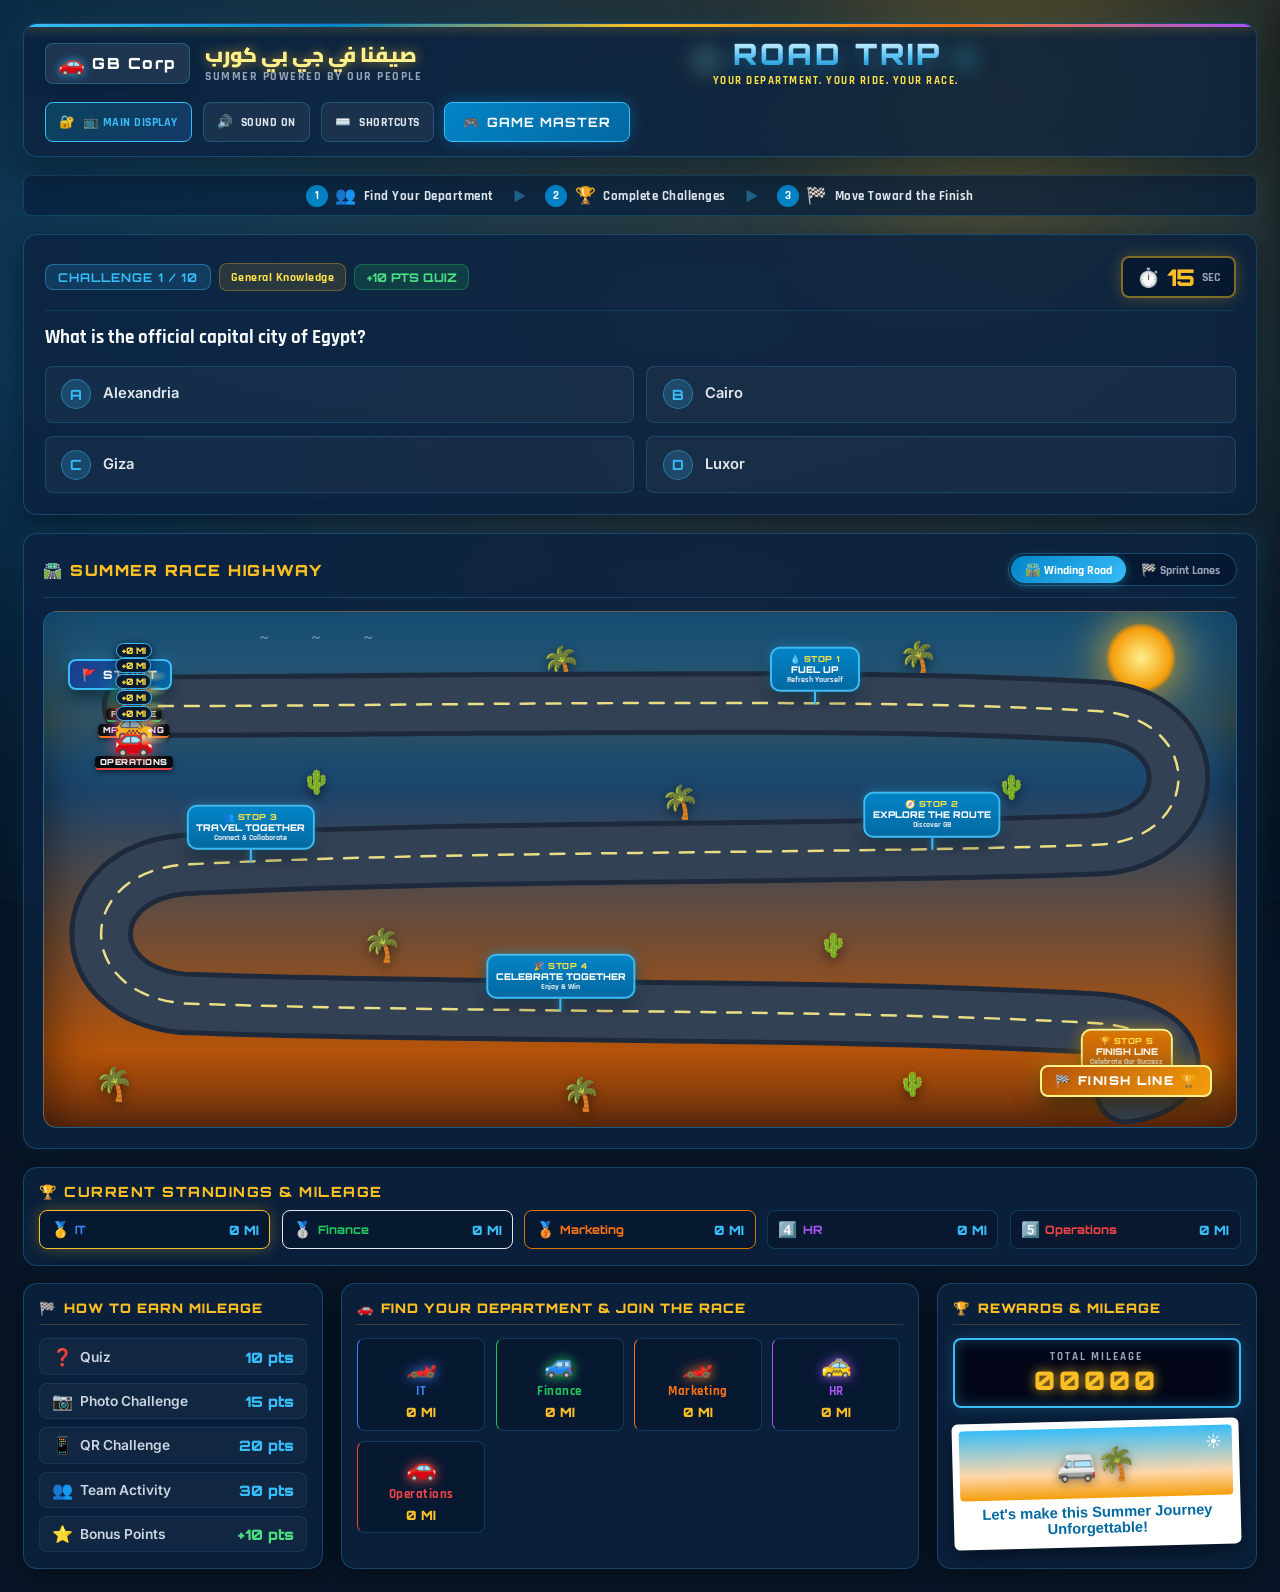
==== commit 61ce19c0: "Add files via upload" ====
--- a/index.html
+++ b/index.html
@@ -11,10 +11,10 @@
     <link href="https://fonts.googleapis.com/css2?family=Cairo:wght@700;800;900&family=Montserrat:wght@500;600;700;800;900&family=Orbitron:wght@600;700;800;900&family=Rajdhani:wght@600;700;800&family=Inter:wght@400;500;600;700&display=swap" rel="stylesheet">
     
     <!-- CSS Stylesheets -->
-    <link rel="stylesheet" href="css/main.css">
-    <link rel="stylesheet" href="css/track.css">
-    <link rel="stylesheet" href="css/control.css">
-    <link rel="stylesheet" href="css/modals.css">
+    <link rel="stylesheet" href="css/main.css?v=3">
+    <link rel="stylesheet" href="css/track.css?v=3">
+    <link rel="stylesheet" href="css/control.css?v=3">
+    <link rel="stylesheet" href="css/modals.css?v=3">
 </head>
 <body>
     <div id="app-container" class="app-wrapper">
@@ -457,15 +457,15 @@
     </div>
 
     <!-- JavaScript Application Modules -->
-    <script src="js/audio.js"></script>
-    <script src="js/confetti.js"></script>
-    <script src="js/sync.js"></script>
-    <script src="js/state.js"></script>
-    <script src="js/questions.js"></script>
-    <script src="js/timer.js"></script>
-    <script src="js/track.js"></script>
-    <script src="js/shortcuts.js"></script>
-    <script src="js/app.js"></script>
+    <script src="js/audio.js?v=3"></script>
+    <script src="js/confetti.js?v=3"></script>
+    <script src="js/sync.js?v=3"></script>
+    <script src="js/state.js?v=3"></script>
+    <script src="js/questions.js?v=3"></script>
+    <script src="js/timer.js?v=3"></script>
+    <script src="js/track.js?v=3"></script>
+    <script src="js/shortcuts.js?v=3"></script>
+    <script src="js/app.js?v=3"></script>
 </body>
 </html>
 
--- a/css/main.css
+++ b/css/main.css
@@ -101,12 +101,13 @@
     display: flex;
     flex-direction: column;
     min-height: 100vh;
-    padding: 1rem 1.75rem 2rem;
-    gap: 1.25rem;
+    padding: clamp(0.5rem, 1.8vw, 1.75rem);
+    gap: clamp(0.75rem, 1.4vw, 1.25rem);
     max-width: 1920px;
     margin: 0 auto;
     position: relative;
     z-index: 1;
+    width: 100%;
 }
 
 /* ==========================================================================
@@ -120,13 +121,14 @@
     background: var(--bg-card);
     backdrop-filter: var(--glass-backdrop);
     border: 1px solid var(--border-color);
-    padding: 0.9rem 1.6rem;
+    padding: clamp(0.6rem, 1.2vw, 0.9rem) clamp(0.8rem, 1.6vw, 1.6rem);
     border-radius: var(--radius-md);
     box-shadow: 0 10px 35px rgba(0, 0, 0, 0.45), 0 0 20px rgba(56, 189, 248, 0.15);
     position: relative;
     overflow: hidden;
     flex-wrap: wrap;
-    gap: 1rem;
+    gap: 0.85rem;
+    width: 100%;
 }
 
 /* Summer Rainbow Sun Top Bar */
@@ -144,23 +146,25 @@
 .header-brand {
     display: flex;
     align-items: center;
-    gap: 1.25rem;
+    gap: clamp(0.6rem, 1.2vw, 1.25rem);
+    flex-shrink: 0;
 }
 
 /* GB Corp Logo Badge */
 .corp-logo-badge {
     display: flex;
     align-items: center;
-    gap: 0.5rem;
+    gap: 0.45rem;
     background: rgba(255, 255, 255, 0.08);
     border: 1px solid rgba(56, 189, 248, 0.3);
-    padding: 0.45rem 0.9rem;
+    padding: 0.4rem 0.8rem;
     border-radius: var(--radius-sm);
     box-shadow: 0 4px 15px rgba(0, 0, 0, 0.2);
+    flex-shrink: 0;
 }
 
 .corp-logo-icon {
-    font-size: 1.4rem;
+    font-size: 1.35rem;
     font-weight: 900;
     color: var(--cyan-glow);
     text-shadow: 0 0 10px rgba(56, 189, 248, 0.8);
@@ -168,10 +172,11 @@
 
 .corp-logo-text {
     font-family: var(--font-heading);
-    font-size: 1.15rem;
+    font-size: clamp(0.95rem, 1.2vw, 1.15rem);
     font-weight: 900;
     letter-spacing: 1.5px;
     color: #fff;
+    white-space: nowrap;
 }
 
 /* Arabic & English Summer Brand Text */
@@ -183,20 +188,22 @@
 
 .brand-arabic-title {
     font-family: var(--font-arabic);
-    font-size: 1.4rem;
+    font-size: clamp(1.05rem, 1.6vw, 1.4rem);
     font-weight: 900;
     color: #fef08a;
     text-shadow: 0 0 12px rgba(251, 191, 36, 0.6);
     line-height: 1.2;
+    white-space: nowrap;
 }
 
 .brand-english-tagline {
     font-family: var(--font-subheading);
-    font-size: 0.85rem;
+    font-size: clamp(0.7rem, 0.9vw, 0.85rem);
     font-weight: 700;
-    letter-spacing: 2px;
+    letter-spacing: 1.5px;
     color: #94a3b8;
     text-transform: uppercase;
+    white-space: nowrap;
 }
 
 /* Center Grand Road Trip Title */
@@ -205,25 +212,29 @@
     flex-direction: column;
     align-items: center;
     text-align: center;
+    flex: 1 1 auto;
+    min-width: 220px;
 }
 
 .road-trip-main-title {
     font-family: var(--font-heading);
-    font-size: 2.1rem;
+    font-size: clamp(1.3rem, 2.3vw, 2.1rem);
     font-weight: 900;
-    letter-spacing: 3px;
+    letter-spacing: clamp(1px, 0.3vw, 3px);
     background: linear-gradient(180deg, #ffffff 0%, #7dd3fc 45%, #0284c7 100%);
     -webkit-background-clip: text;
     -webkit-text-fill-color: transparent;
     text-shadow: 0 4px 20px rgba(56, 189, 248, 0.4);
     display: flex;
     align-items: center;
-    gap: 0.6rem;
-    line-height: 1;
+    justify-content: center;
+    gap: 0.5rem;
+    line-height: 1.1;
+    white-space: nowrap;
 }
 
 .title-sun-icon {
-    font-size: 1.9rem;
+    font-size: clamp(1.2rem, 2vw, 1.9rem);
     filter: drop-shadow(0 0 10px rgba(251, 191, 36, 0.9));
     animation: sunSpinSlow 20s linear infinite;
 }
@@ -234,7 +245,7 @@
 }
 
 .title-palm-icon {
-    font-size: 1.8rem;
+    font-size: clamp(1.1rem, 1.8vw, 1.8rem);
     filter: drop-shadow(0 0 8px rgba(34, 197, 94, 0.5));
     animation: palmSway 3s ease-in-out infinite alternate;
 }
@@ -246,38 +257,42 @@
 
 .road-trip-motto {
     font-family: var(--font-subheading);
-    font-size: 0.82rem;
+    font-size: clamp(0.68rem, 0.85vw, 0.82rem);
     font-weight: 700;
-    letter-spacing: 2px;
+    letter-spacing: 1.5px;
     color: #fde047;
     text-transform: uppercase;
     margin-top: 0.2rem;
+    text-align: center;
 }
 
 /* Header Action Controls */
 .header-actions {
     display: flex;
     align-items: center;
-    gap: 0.75rem;
+    gap: clamp(0.4rem, 0.8vw, 0.75rem);
     flex-wrap: wrap;
+    justify-content: flex-end;
 }
 
 .btn-icon-toggle {
     background: rgba(255, 255, 255, 0.06);
     border: 1px solid var(--border-color);
     color: #e2e8f0;
-    padding: 0.55rem 0.95rem;
+    padding: 0.5rem 0.85rem;
     border-radius: var(--radius-sm);
     font-family: var(--font-subheading);
     font-weight: 700;
-    font-size: 0.88rem;
-    letter-spacing: 1px;
+    font-size: clamp(0.78rem, 0.9vw, 0.88rem);
+    letter-spacing: 0.5px;
     cursor: pointer;
-    display: flex;
-    align-items: center;
+    display: inline-flex;
+    align-items: center;
+    justify-content: center;
     gap: 0.45rem;
     transition: var(--transition-fast);
     white-space: nowrap;
+    min-height: 40px;
 }
 
 .btn-icon-toggle:hover {
@@ -303,19 +318,21 @@
     background: linear-gradient(135deg, #0284c7, #0369a1);
     border: 1px solid #38bdf8;
     color: #fff;
-    padding: 0.6rem 1.3rem;
+    padding: 0.5rem 1.1rem;
     border-radius: var(--radius-sm);
     font-family: var(--font-heading);
     font-weight: 700;
-    font-size: 0.9rem;
-    letter-spacing: 1.5px;
+    font-size: clamp(0.8rem, 0.95vw, 0.9rem);
+    letter-spacing: 1px;
     cursor: pointer;
     box-shadow: 0 0 15px rgba(2, 132, 199, 0.45);
-    display: flex;
-    align-items: center;
-    gap: 0.5rem;
+    display: inline-flex;
+    align-items: center;
+    justify-content: center;
+    gap: 0.45rem;
     transition: var(--transition-norm);
     white-space: nowrap;
+    min-height: 40px;
 }
 
 .btn-gm-primary:hover {
@@ -332,23 +349,25 @@
     display: flex;
     align-items: center;
     justify-content: center;
-    gap: 1.25rem;
+    gap: clamp(0.5rem, 1.5vw, 1.25rem);
     background: rgba(8, 32, 60, 0.7);
     border: 1px solid rgba(56, 189, 248, 0.2);
     border-radius: var(--radius-sm);
-    padding: 0.55rem 1.25rem;
+    padding: 0.55rem clamp(0.6rem, 1.5vw, 1.25rem);
     flex-wrap: wrap;
+    width: 100%;
 }
 
 .journey-step-item {
     display: flex;
     align-items: center;
-    gap: 0.5rem;
+    gap: 0.45rem;
     font-family: var(--font-subheading);
-    font-size: 0.92rem;
+    font-size: clamp(0.8rem, 0.95vw, 0.92rem);
     font-weight: 700;
-    letter-spacing: 1px;
+    letter-spacing: 0.5px;
     color: #e2e8f0;
+    white-space: nowrap;
 }
 
 .journey-step-item .step-num {
@@ -356,6 +375,7 @@
     color: #fff;
     width: 22px;
     height: 22px;
+    min-width: 22px;
     border-radius: 50%;
     display: inline-flex;
     align-items: center;
@@ -365,12 +385,13 @@
 }
 
 .journey-step-item .step-icon {
-    font-size: 1.1rem;
+    font-size: 1.05rem;
 }
 
 .journey-step-divider {
     color: rgba(56, 189, 248, 0.4);
     font-weight: 900;
+    font-size: 0.85rem;
 }
 
 /* ==========================================================================
@@ -380,8 +401,9 @@
 .game-arena {
     display: flex;
     flex-direction: column;
-    gap: 1.25rem;
+    gap: clamp(0.85rem, 1.4vw, 1.25rem);
     flex: 1;
+    width: 100%;
 }
 
 /* CHALLENGE CARD */
@@ -390,12 +412,13 @@
     backdrop-filter: var(--glass-backdrop);
     border: 1px solid var(--border-color);
     border-radius: var(--radius-md);
-    padding: 1.2rem 1.6rem;
+    padding: clamp(0.85rem, 1.6vw, 1.4rem);
     box-shadow: 0 8px 30px rgba(0, 0, 0, 0.35);
     display: flex;
     flex-direction: column;
-    gap: 0.9rem;
+    gap: 0.85rem;
     position: relative;
+    width: 100%;
 }
 
 .challenge-header {
@@ -405,13 +428,13 @@
     border-bottom: 1px solid rgba(56, 189, 248, 0.15);
     padding-bottom: 0.75rem;
     flex-wrap: wrap;
+    gap: 0.65rem;
+}
+
+.challenge-badge-wrap {
+    display: flex;
+    align-items: center;
     gap: 0.5rem;
-}
-
-.challenge-badge-wrap {
-    display: flex;
-    align-items: center;
-    gap: 0.75rem;
     flex-wrap: wrap;
 }
 
@@ -419,34 +442,34 @@
     background: rgba(56, 189, 248, 0.15);
     color: var(--cyan-glow);
     border: 1px solid rgba(56, 189, 248, 0.4);
-    padding: 0.35rem 0.85rem;
+    padding: 0.3rem 0.75rem;
     border-radius: var(--radius-sm);
     font-family: var(--font-heading);
-    font-size: 0.85rem;
+    font-size: clamp(0.75rem, 0.9vw, 0.85rem);
     font-weight: 700;
-    letter-spacing: 1.5px;
+    letter-spacing: 1px;
 }
 
 .category-badge {
     background: rgba(251, 191, 36, 0.12);
     color: #fde047;
     border: 1px solid rgba(251, 191, 36, 0.3);
-    padding: 0.35rem 0.75rem;
+    padding: 0.3rem 0.7rem;
     border-radius: var(--radius-sm);
     font-family: var(--font-subheading);
-    font-size: 0.9rem;
+    font-size: clamp(0.78rem, 0.95vw, 0.9rem);
     font-weight: 700;
-    letter-spacing: 1px;
+    letter-spacing: 0.5px;
 }
 
 .challenge-points-badge {
     background: rgba(34, 197, 94, 0.15);
     color: #4ade80;
     border: 1px solid rgba(34, 197, 94, 0.35);
-    padding: 0.35rem 0.75rem;
+    padding: 0.3rem 0.7rem;
     border-radius: var(--radius-sm);
     font-family: var(--font-heading);
-    font-size: 0.85rem;
+    font-size: clamp(0.75rem, 0.9vw, 0.85rem);
     font-weight: 800;
 }
 
@@ -454,10 +477,10 @@
 .timer-display-box {
     display: flex;
     align-items: center;
-    gap: 0.5rem;
+    gap: 0.45rem;
     background: rgba(8, 24, 48, 0.9);
     border: 2px solid rgba(251, 191, 36, 0.5);
-    padding: 0.35rem 1rem;
+    padding: 0.3rem 0.85rem;
     border-radius: var(--radius-sm);
     box-shadow: 0 0 15px rgba(251, 191, 36, 0.25);
     transition: var(--transition-fast);
@@ -475,12 +498,12 @@
 }
 
 .timer-icon {
-    font-size: 1.25rem;
+    font-size: 1.15rem;
 }
 
 .timer-val {
     font-family: var(--font-heading);
-    font-size: 1.55rem;
+    font-size: clamp(1.25rem, 1.8vw, 1.55rem);
     font-weight: 900;
     color: #fbbf24;
 }
@@ -489,9 +512,22 @@
     color: #ef4444;
 }
 
+.timer-unit {
+    font-family: var(--font-subheading);
+    font-size: 0.75rem;
+    font-weight: 800;
+    color: #94a3b8;
+}
+
+.challenge-body {
+    display: flex;
+    flex-direction: column;
+    gap: 0.85rem;
+}
+
 .question-text {
     font-family: var(--font-subheading);
-    font-size: 1.35rem;
+    font-size: clamp(1.05rem, 1.5vw, 1.35rem);
     font-weight: 700;
     color: #f8fafc;
     line-height: 1.4;
@@ -501,13 +537,13 @@
 .options-grid {
     display: grid;
     grid-template-columns: repeat(2, 1fr);
-    gap: 0.85rem;
+    gap: clamp(0.55rem, 1vw, 0.85rem);
 }
 
 .option-item {
     background: rgba(255, 255, 255, 0.04);
     border: 1px solid rgba(56, 189, 248, 0.18);
-    padding: 0.85rem 1.1rem;
+    padding: clamp(0.65rem, 1vw, 0.85rem) clamp(0.75rem, 1.2vw, 1.1rem);
     border-radius: var(--radius-sm);
     display: flex;
     align-items: center;
@@ -515,6 +551,7 @@
     transition: var(--transition-norm);
     position: relative;
     overflow: hidden;
+    min-height: 48px;
 }
 
 .option-item.interactive {
@@ -558,23 +595,25 @@
     background: rgba(56, 189, 248, 0.2);
     color: var(--cyan-glow);
     border: 1px solid rgba(56, 189, 248, 0.4);
-    width: 32px;
-    height: 32px;
-    min-width: 32px;
+    width: 30px;
+    height: 30px;
+    min-width: 30px;
     border-radius: 50%;
     display: flex;
     align-items: center;
     justify-content: center;
     font-family: var(--font-heading);
-    font-size: 0.9rem;
+    font-size: 0.88rem;
     font-weight: 700;
+    flex-shrink: 0;
 }
 
 .opt-text {
-    font-size: 1.05rem;
+    font-size: clamp(0.92rem, 1.1vw, 1.05rem);
     color: #e2e8f0;
     font-weight: 600;
     word-break: break-word;
+    line-height: 1.35;
 }
 
 /* ==========================================================================
@@ -583,9 +622,14 @@
 
 .summer-dashboard-grid {
     display: grid;
-    grid-template-columns: 280px 1fr 300px;
-    gap: 1.25rem;
+    grid-template-columns: minmax(240px, 300px) 1fr minmax(250px, 320px);
+    gap: clamp(0.75rem, 1.4vw, 1.25rem);
     align-items: stretch;
+    width: 100%;
+}
+
+.summer-dashboard-grid > * {
+    min-width: 0;
 }
 
 /* CARD 1: HOW TO EARN MILEAGE POINTS */
@@ -594,19 +638,20 @@
     backdrop-filter: var(--glass-backdrop);
     border: 1px solid var(--border-color);
     border-radius: var(--radius-md);
-    padding: 1.1rem;
+    padding: clamp(0.85rem, 1.2vw, 1.1rem);
     display: flex;
     flex-direction: column;
     gap: 0.85rem;
     box-shadow: 0 8px 30px rgba(0, 0, 0, 0.35);
+    height: 100%;
 }
 
 .dashboard-card-title {
     font-family: var(--font-heading);
-    font-size: 0.92rem;
+    font-size: clamp(0.82rem, 1vw, 0.92rem);
     font-weight: 900;
     color: #fbbf24;
-    letter-spacing: 1.5px;
+    letter-spacing: 1px;
     display: flex;
     align-items: center;
     gap: 0.45rem;
@@ -618,7 +663,7 @@
 .points-rules-list {
     display: flex;
     flex-direction: column;
-    gap: 0.55rem;
+    gap: 0.5rem;
 }
 
 .point-rule-item {
@@ -627,7 +672,7 @@
     align-items: center;
     background: rgba(255, 255, 255, 0.03);
     border: 1px solid rgba(56, 189, 248, 0.12);
-    padding: 0.5rem 0.75rem;
+    padding: 0.45rem 0.7rem;
     border-radius: var(--radius-sm);
     transition: var(--transition-fast);
 }
@@ -640,21 +685,22 @@
 .rule-label {
     display: flex;
     align-items: center;
-    gap: 0.5rem;
-    font-size: 0.88rem;
+    gap: 0.45rem;
+    font-size: 0.86rem;
     font-weight: 600;
     color: #cbd5e1;
 }
 
 .rule-icon {
-    font-size: 1.1rem;
+    font-size: 1.05rem;
 }
 
 .rule-pts {
     font-family: var(--font-heading);
-    font-size: 0.95rem;
+    font-size: 0.9rem;
     font-weight: 900;
     color: var(--cyan-glow);
+    white-space: nowrap;
 }
 
 .rule-pts.bonus {
@@ -667,27 +713,26 @@
     backdrop-filter: var(--glass-backdrop);
     border: 1px solid var(--border-color);
     border-radius: var(--radius-md);
-    padding: 1.1rem;
+    padding: clamp(0.85rem, 1.2vw, 1.1rem);
     display: flex;
     flex-direction: column;
     gap: 0.85rem;
     box-shadow: 0 8px 30px rgba(0, 0, 0, 0.35);
+    height: 100%;
 }
 
 .fleet-departments-container {
     display: grid;
-    grid-template-columns: repeat(auto-fill, minmax(130px, 1fr));
+    grid-template-columns: repeat(auto-fit, minmax(105px, 1fr));
     gap: 0.65rem;
-    max-height: 230px;
-    overflow-y: auto;
-    padding-right: 0.25rem;
+    padding-right: 0.15rem;
 }
 
 .fleet-dept-box {
     background: rgba(8, 24, 48, 0.8);
     border: 1px solid rgba(56, 189, 248, 0.2);
     border-radius: var(--radius-sm);
-    padding: 0.6rem 0.5rem;
+    padding: 0.6rem 0.45rem;
     display: flex;
     flex-direction: column;
     align-items: center;
@@ -705,13 +750,13 @@
 }
 
 .fleet-car-icon {
-    font-size: 1.6rem;
+    font-size: 1.55rem;
     filter: drop-shadow(0 2px 4px rgba(0,0,0,0.5));
 }
 
 .fleet-dept-name {
     font-family: var(--font-subheading);
-    font-size: 0.88rem;
+    font-size: 0.84rem;
     font-weight: 800;
     letter-spacing: 0.5px;
     white-space: nowrap;
@@ -722,7 +767,7 @@
 
 .fleet-dept-mileage {
     font-family: var(--font-heading);
-    font-size: 0.82rem;
+    font-size: 0.8rem;
     font-weight: 900;
     color: #fbbf24;
 }
@@ -733,11 +778,12 @@
     backdrop-filter: var(--glass-backdrop);
     border: 1px solid var(--border-color);
     border-radius: var(--radius-md);
-    padding: 1.1rem;
+    padding: clamp(0.85rem, 1.2vw, 1.1rem);
     display: flex;
     flex-direction: column;
     gap: 0.85rem;
     box-shadow: 0 8px 30px rgba(0, 0, 0, 0.35);
+    height: 100%;
 }
 
 /* DIGITAL LED MILEAGE DISPLAY */
@@ -745,7 +791,7 @@
     background: #020617;
     border: 2px solid #38bdf8;
     border-radius: var(--radius-sm);
-    padding: 0.65rem 0.85rem;
+    padding: 0.6rem 0.85rem;
     display: flex;
     flex-direction: column;
     align-items: center;
@@ -754,7 +800,7 @@
 
 .odometer-label {
     font-family: var(--font-subheading);
-    font-size: 0.72rem;
+    font-size: 0.7rem;
     font-weight: 800;
     letter-spacing: 2px;
     color: #94a3b8;
@@ -763,9 +809,9 @@
 
 .odometer-led-digits {
     font-family: var(--font-heading);
-    font-size: 1.8rem;
+    font-size: clamp(1.4rem, 2vw, 1.8rem);
     font-weight: 900;
-    letter-spacing: 5px;
+    letter-spacing: 4px;
     color: #fbbf24;
     text-shadow: 0 0 12px rgba(251, 191, 36, 0.8);
 }
@@ -774,9 +820,9 @@
 .summer-polaroid-card {
     background: #ffffff;
     border-radius: 6px;
-    padding: 0.5rem 0.5rem 0.75rem;
+    padding: 0.45rem 0.45rem 0.65rem;
     box-shadow: 0 8px 20px rgba(0, 0, 0, 0.4);
-    transform: rotate(-2deg);
+    transform: rotate(-1.5deg);
     display: flex;
     flex-direction: column;
     align-items: center;
@@ -785,12 +831,12 @@
 }
 
 .summer-polaroid-card:hover {
-    transform: rotate(0deg) scale(1.03);
+    transform: rotate(0deg) scale(1.02);
 }
 
 .polaroid-photo-area {
     width: 100%;
-    height: 75px;
+    height: 70px;
     background: linear-gradient(180deg, #38bdf8 0%, #fed7aa 65%, #f59e0b 100%);
     border-radius: 4px;
     display: flex;
@@ -801,7 +847,7 @@
 }
 
 .polaroid-van {
-    font-size: 2.2rem;
+    font-size: 2rem;
     filter: drop-shadow(0 2px 5px rgba(0, 0, 0, 0.4));
 }
 
@@ -809,13 +855,13 @@
     position: absolute;
     top: 6px;
     right: 10px;
-    font-size: 1.1rem;
+    font-size: 1rem;
 }
 
 .polaroid-caption {
     font-family: 'Brush Script MT', 'Segoe Script', cursive, sans-serif;
     color: #0369a1;
-    font-size: 0.95rem;
+    font-size: 0.92rem;
     font-weight: 700;
     text-align: center;
     line-height: 1.1;
@@ -832,90 +878,223 @@
     transform: translateX(-50%);
     display: flex;
     flex-direction: column;
+    align-items: center;
     gap: 0.5rem;
-    z-index: 2000;
+    z-index: 2500;
     pointer-events: none;
+    width: min(90vw, 420px);
 }
 
 .toast {
+    background: rgba(12, 35, 64, 0.95);
+    border: 1px solid var(--cyan-glow);
+    color: #f8fafc;
+    padding: 0.7rem 1.2rem;
+    border-radius: var(--radius-sm);
+    font-family: var(--font-subheading);
+    font-size: 0.92rem;
+    font-weight: 700;
+    letter-spacing: 0.5px;
+    box-shadow: 0 10px 30px rgba(0, 0, 0, 0.6), 0 0 15px rgba(56, 189, 248, 0.3);
+    backdrop-filter: blur(10px);
+    transition: opacity 0.3s ease, transform 0.3s ease;
+    animation: toastIn 0.3s cubic-bezier(0.34, 1.56, 0.64, 1);
+    width: 100%;
+    text-align: center;
+    word-break: break-word;
+}
+
+@keyframes toastIn {
+    from { opacity: 0; transform: translateY(15px); }
+    to { opacity: 1; transform: translateY(0); }
+}
+
+/* ==========================================================================
+   RESPONSIVE MEDIA QUERIES (FULL BREAKPOINT SUITE)
+   ========================================================================== */
+
+/* 1. Laptops & Large Tablets (< 1200px) */
+@media (max-width: 1200px) {
+    .summer-dashboard-grid {
+        grid-template-columns: 1fr 1fr;
+    }
+
+    .fleet-grid-card {
+        grid-column: 1 / -1;
+        order: 3;
+    }
+
+    .mileage-points-card {
+        order: 1;
+    }
+
+    .rewards-odometer-card {
+        order: 2;
+    }
+}
+
+/* 2. Medium Tablets & iPads (< 960px) */
+@media (max-width: 960px) {
+    .main-header {
+        flex-direction: column;
+        align-items: stretch;
+        gap: 0.75rem;
+    }
+
+    .header-brand {
+        justify-content: center;
+        width: 100%;
+    }
+
+    .header-center-title {
+        order: 2;
+        width: 100%;
+    }
+
+    .header-actions {
+        order: 3;
+        justify-content: center;
+        width: 100%;
+    }
+
+    .btn-icon-toggle, .btn-gm-primary {
+        flex: 1 1 calc(25% - 0.5rem);
+        min-width: 120px;
+    }
+}
+
+/* 3. Small Tablets & Phones (< 860px) */
+@media (max-width: 860px) {
+    .options-grid {
+        grid-template-columns: 1fr;
+        gap: 0.6rem;
+    }
+
+    .summer-dashboard-grid {
+        grid-template-columns: 1fr !important;
+        gap: 0.85rem;
+    }
+
+    .fleet-grid-card {
+        grid-column: auto !important;
+        order: 2 !important;
+    }
+
+    .mileage-points-card {
+        order: 1 !important;
+    }
+
+    .rewards-odometer-card {
+        order: 3 !important;
+    }
+}
+
+/* 4. Small Tablets (< 768px) */
 @media (max-width: 768px) {
     .app-wrapper {
-        padding: 0.75rem;
+        padding: 0.6rem 0.75rem 1.5rem;
         gap: 0.85rem;
     }
 
-    .main-header {
-        padding: 0.85rem 1rem;
-        flex-direction: column;
-        align-items: stretch;
-    }
-
-    .header-brand {
-        align-items: center;
-        text-align: center;
-    }
-
-    .game-title {
-        font-size: 1.35rem;
-    }
-
-    .game-subtitle {
-        font-size: 0.8rem;
-        letter-spacing: 1.5px;
-    }
-
-    .header-actions {
-        justify-content: center;
-        width: 100%;
+    .journey-steps-banner {
         gap: 0.5rem;
+        justify-content: space-around;
+        padding: 0.5rem 0.75rem;
+    }
+
+    .journey-step-divider {
+        display: none;
     }
 
     .btn-icon-toggle, .btn-gm-primary {
-        padding: 0.5rem 0.75rem;
-        font-size: 0.8rem;
-        flex: 1;
-        justify-content: center;
-    }
-
-    .challenge-card {
-        padding: 1rem;
-    }
-
-    .options-grid {
-        grid-template-columns: 1fr;
-    }
-
-    .question-text {
-        font-size: 1.15rem;
+        flex: 1 1 calc(50% - 0.4rem);
+        font-size: 0.82rem;
+        padding: 0.45rem 0.75rem;
     }
 
     .toast-container {
         bottom: 1rem;
-        right: 1rem;
-        left: 1rem;
-    }
-
-    .toast {
-        font-size: 0.9rem;
-        padding: 0.7rem 1rem;
-    }
-}
-
-@media (max-width: 480px) {
-    .game-title {
-        font-size: 1.15rem;
-    }
-
-    .game-subtitle {
-        font-size: 0.7rem;
-    }
-
-    .btn-icon-toggle span:not(.icon):not(.icon-sound),
-    .btn-gm-primary span:not(.icon) {
-        font-size: 0.75rem;
-    }
-
-    .timer-val {
-        font-size: 1.3rem;
-    }
-}
+        width: calc(100% - 2rem);
+    }
+}
+
+/* 5. Mobile Phones (< 520px) */
+@media (max-width: 520px) {
+    .main-header {
+        padding: 0.75rem 0.85rem;
+    }
+
+    .header-brand {
+        flex-direction: column;
+        gap: 0.4rem;
+        text-align: center;
+    }
+
+    .summer-brand-titles {
+        align-items: center;
+    }
+
+    .road-trip-main-title {
+        letter-spacing: 1px;
+    }
+
+    .journey-steps-banner {
+        flex-direction: column;
+        align-items: flex-start;
+        gap: 0.4rem;
+        padding: 0.6rem 0.85rem;
+    }
+
+    .challenge-header {
+        flex-direction: column;
+        align-items: flex-start;
+        gap: 0.6rem;
+    }
+
+    .challenge-badge-wrap {
+        width: 100%;
+    }
+
+    .timer-display-box {
+        align-self: flex-start;
+    }
+
+    .btn-icon-toggle, .btn-gm-primary {
+        flex: 1 1 calc(50% - 0.3rem);
+        min-width: 120px;
+    }
+
+    .fleet-departments-container {
+        grid-template-columns: repeat(auto-fit, minmax(90px, 1fr));
+        gap: 0.5rem;
+    }
+}
+
+/* 6. Extra Small Phones (< 360px) */
+@media (max-width: 360px) {
+    .app-wrapper {
+        padding: 0.4rem 0.5rem 1rem;
+    }
+
+    .btn-icon-toggle, .btn-gm-primary {
+        flex: 1 1 100%;
+        min-width: 100%;
+    }
+
+    .opt-prefix {
+        width: 26px;
+        height: 26px;
+        min-width: 26px;
+        font-size: 0.8rem;
+    }
+
+    .points-rules-list .point-rule-item {
+        padding: 0.35rem 0.5rem;
+    }
+
+    .rule-label {
+        font-size: 0.8rem;
+    }
+}
+
+
--- a/css/track.css
+++ b/css/track.css
@@ -7,13 +7,14 @@
     backdrop-filter: var(--glass-backdrop);
     border: 1px solid var(--border-color);
     border-radius: var(--radius-md);
-    padding: 1.25rem 1.5rem;
+    padding: clamp(0.75rem, 1.5vw, 1.35rem);
     display: flex;
     flex-direction: column;
-    gap: 1rem;
+    gap: 0.85rem;
     box-shadow: 0 10px 40px rgba(0, 0, 0, 0.45), 0 0 25px rgba(56, 189, 248, 0.15);
     position: relative;
     overflow: hidden;
+    width: 100%;
 }
 
 /* TRACK VIEW CONTROLS & HEADER */
@@ -22,26 +23,27 @@
     justify-content: space-between;
     align-items: center;
     border-bottom: 1px solid rgba(56, 189, 248, 0.2);
-    padding-bottom: 0.75rem;
+    padding-bottom: 0.65rem;
     flex-wrap: wrap;
-    gap: 0.75rem;
+    gap: 0.65rem;
+    width: 100%;
 }
 
 .track-title-wrap {
     display: flex;
     align-items: center;
-    gap: 0.6rem;
+    gap: 0.5rem;
 }
 
 .track-main-heading {
     font-family: var(--font-heading);
-    font-size: 1.15rem;
+    font-size: clamp(0.95rem, 1.2vw, 1.15rem);
     font-weight: 900;
     color: #fbbf24;
-    letter-spacing: 2px;
-    display: flex;
-    align-items: center;
-    gap: 0.5rem;
+    letter-spacing: 1.5px;
+    display: flex;
+    align-items: center;
+    gap: 0.45rem;
     text-transform: uppercase;
 }
 
@@ -58,13 +60,14 @@
     background: none;
     border: none;
     color: #94a3b8;
-    padding: 0.35rem 0.9rem;
+    padding: 0.35rem 0.85rem;
     border-radius: 18px;
     font-family: var(--font-subheading);
-    font-size: 0.85rem;
+    font-size: clamp(0.78rem, 0.9vw, 0.85rem);
     font-weight: 700;
     cursor: pointer;
     transition: var(--transition-fast);
+    white-space: nowrap;
 }
 
 .btn-view-mode.active {
@@ -80,7 +83,9 @@
 .serpentine-road-wrapper {
     position: relative;
     width: 100%;
-    min-height: 520px;
+    aspect-ratio: 1200 / 520;
+    min-height: 280px;
+    max-height: 560px;
     background: linear-gradient(180deg, #0a335c 0%, #0d4375 30%, #b45309 85%, #78350f 100%);
     border-radius: var(--radius-md);
     border: 1px solid rgba(56, 189, 248, 0.3);
@@ -94,17 +99,17 @@
     top: 0;
     left: 0;
     right: 0;
-    height: 180px;
+    height: 35%;
     background: linear-gradient(180deg, rgba(56, 189, 248, 0.25) 0%, rgba(251, 191, 36, 0.15) 60%, transparent 100%);
     pointer-events: none;
 }
 
 .sky-sun-element {
     position: absolute;
-    top: 20px;
-    right: 60px;
-    width: 70px;
-    height: 70px;
+    top: 6%;
+    right: 5%;
+    width: clamp(40px, 6vw, 70px);
+    height: clamp(40px, 6vw, 70px);
     background: radial-gradient(circle, #fef08a 0%, #f59e0b 60%, transparent 80%);
     border-radius: 50%;
     box-shadow: 0 0 45px rgba(251, 191, 36, 0.9);
@@ -112,11 +117,11 @@
 
 .sky-birds {
     position: absolute;
-    top: 35px;
-    left: 200px;
-    font-size: 1.2rem;
+    top: 8%;
+    left: 18%;
+    font-size: clamp(0.8rem, 1.2vw, 1.2rem);
     color: rgba(255, 255, 255, 0.4);
-    letter-spacing: 20px;
+    letter-spacing: clamp(8px, 1.5vw, 20px);
 }
 
 /* Desert Sand Dunes & Scenery Props */
@@ -125,11 +130,12 @@
     z-index: 2;
     pointer-events: none;
     filter: drop-shadow(0 4px 6px rgba(0, 0, 0, 0.5));
-}
-
-.scenery-prop.palm { font-size: 2.2rem; }
-.scenery-prop.cactus { font-size: 1.6rem; }
-.scenery-prop.dune { font-size: 2rem; }
+    line-height: 1;
+}
+
+.scenery-prop.palm { font-size: clamp(1.2rem, 2.5vw, 2.2rem); }
+.scenery-prop.cactus { font-size: clamp(0.9rem, 1.8vw, 1.6rem); }
+.scenery-prop.dune { font-size: clamp(1rem, 2vw, 2rem); }
 
 /* SVG ROAD CONTAINER */
 .serpentine-svg-canvas {
@@ -179,43 +185,45 @@
 /* START SIGNPOST ON SERPENTINE ROAD */
 .start-signpost {
     position: absolute;
-    top: 55px;
-    left: 25px;
+    top: 9%;
+    left: 2%;
     background: linear-gradient(135deg, #1e3a8a, #0369a1);
     border: 2px solid #38bdf8;
     color: #fff;
-    padding: 0.45rem 0.9rem;
+    padding: clamp(0.25rem, 0.5vw, 0.45rem) clamp(0.45rem, 0.9vw, 0.9rem);
     border-radius: var(--radius-sm);
     font-family: var(--font-heading);
-    font-size: 0.95rem;
-    font-weight: 900;
-    letter-spacing: 2px;
+    font-size: clamp(0.68rem, 0.9vw, 0.95rem);
+    font-weight: 900;
+    letter-spacing: 1.5px;
     box-shadow: 0 6px 15px rgba(0, 0, 0, 0.6), 0 0 15px rgba(56, 189, 248, 0.4);
     z-index: 10;
     display: flex;
     align-items: center;
-    gap: 0.4rem;
+    gap: 0.35rem;
+    white-space: nowrap;
 }
 
 /* FINISH ARCH ON SERPENTINE ROAD */
 .finish-arch-banner {
     position: absolute;
-    bottom: 35px;
-    right: 35px;
+    bottom: 6%;
+    right: 2%;
     background: linear-gradient(135deg, #b45309, #f59e0b);
     border: 2px solid #fef08a;
     color: #fff;
-    padding: 0.5rem 1.1rem;
+    padding: clamp(0.25rem, 0.5vw, 0.5rem) clamp(0.5rem, 1vw, 1.1rem);
     border-radius: var(--radius-sm);
     font-family: var(--font-heading);
-    font-size: 1.05rem;
-    font-weight: 900;
-    letter-spacing: 2px;
+    font-size: clamp(0.72rem, 0.95vw, 1.05rem);
+    font-weight: 900;
+    letter-spacing: 1.5px;
     box-shadow: 0 8px 25px rgba(0, 0, 0, 0.7), 0 0 25px rgba(251, 191, 36, 0.6);
     z-index: 10;
     display: flex;
     align-items: center;
-    gap: 0.5rem;
+    gap: 0.4rem;
+    white-space: nowrap;
 }
 
 /* MILESTONE CHECKPOINT STOP PINS (MATCHING DESIGN) */
@@ -239,14 +247,14 @@
 .pin-bubble {
     background: linear-gradient(180deg, #0284c7 0%, #0369a1 100%);
     border: 2px solid #38bdf8;
-    border-radius: 12px;
-    padding: 0.35rem 0.65rem;
+    border-radius: 10px;
+    padding: clamp(0.2rem, 0.4vw, 0.35rem) clamp(0.35rem, 0.6vw, 0.65rem);
     color: #fff;
     display: flex;
     flex-direction: column;
     align-items: center;
     box-shadow: 0 6px 15px rgba(0, 0, 0, 0.5), 0 0 12px rgba(56, 189, 248, 0.5);
-    min-width: 90px;
+    min-width: clamp(60px, 8vw, 90px);
     text-align: center;
 }
 
@@ -258,16 +266,17 @@
 
 .pin-stop-num {
     font-family: var(--font-heading);
-    font-size: 0.65rem;
+    font-size: clamp(0.52rem, 0.65vw, 0.65rem);
     font-weight: 800;
-    letter-spacing: 1px;
+    letter-spacing: 0.5px;
     color: #fde047;
     text-transform: uppercase;
+    white-space: nowrap;
 }
 
 .pin-title {
     font-family: var(--font-heading);
-    font-size: 0.72rem;
+    font-size: clamp(0.58rem, 0.72vw, 0.72rem);
     font-weight: 900;
     color: #fff;
     white-space: nowrap;
@@ -275,15 +284,15 @@
 
 .pin-sub {
     font-family: var(--font-subheading);
-    font-size: 0.62rem;
+    font-size: clamp(0.5rem, 0.6vw, 0.62rem);
     font-weight: 700;
     color: #e2e8f0;
     white-space: nowrap;
 }
 
 .pin-stem {
-    width: 3px;
-    height: 12px;
+    width: 2px;
+    height: clamp(6px, 1.2vw, 12px);
     background: #38bdf8;
     box-shadow: 0 0 6px rgba(56, 189, 248, 0.8);
 }
@@ -313,10 +322,10 @@
     border: 1px solid var(--cyan-glow);
     color: #fde047;
     font-family: var(--font-heading);
-    font-size: 0.72rem;
-    font-weight: 900;
-    padding: 0.15rem 0.45rem;
-    border-radius: 10px;
+    font-size: clamp(0.55rem, 0.7vw, 0.72rem);
+    font-weight: 900;
+    padding: 1px 5px;
+    border-radius: 8px;
     white-space: nowrap;
     box-shadow: 0 3px 10px rgba(0, 0, 0, 0.6);
     pointer-events: none;
@@ -333,35 +342,37 @@
 
 /* Emoji cars naturally face left, so we mirror them initially to face forward (right) */
 .car-sprite-graphic {
-    font-size: 2.3rem;
+    font-size: clamp(1.4rem, 2.5vw, 2.3rem);
     filter: drop-shadow(0 4px 8px rgba(0, 0, 0, 0.8));
     display: inline-block;
     transform: scaleX(-1);
     transition: transform 0.2s ease;
+    line-height: 1;
 }
 
 .car-name-tag {
     font-family: var(--font-heading);
-    font-size: 0.65rem;
+    font-size: clamp(0.52rem, 0.65vw, 0.65rem);
     font-weight: 900;
     color: #ffffff;
     background: rgba(0, 0, 0, 0.85);
-    padding: 2px 6px;
+    padding: 1px 5px;
     border-radius: 4px;
     letter-spacing: 0.5px;
     pointer-events: none;
     text-transform: uppercase;
-    margin-top: 2px;
+    margin-top: 1px;
     box-shadow: 0 2px 5px rgba(0, 0, 0, 0.5);
+    white-space: nowrap;
 }
 
 .car-headlight-beam {
     position: absolute;
-    right: -14px;
+    right: -12px;
     top: 50%;
     transform: translateY(-50%);
-    width: 24px;
-    height: 12px;
+    width: clamp(14px, 2vw, 24px);
+    height: clamp(8px, 1vw, 12px);
     background: radial-gradient(ellipse at left, rgba(254, 240, 138, 0.85) 0%, transparent 80%);
     pointer-events: none;
     opacity: 0.8;
@@ -369,11 +380,11 @@
 
 .car-exhaust-trail {
     position: absolute;
-    left: -18px;
+    left: -15px;
     top: 50%;
     transform: translateY(-50%);
-    width: 25px;
-    height: 12px;
+    width: clamp(14px, 2vw, 25px);
+    height: clamp(8px, 1vw, 12px);
     pointer-events: none;
     opacity: 0;
 }
@@ -386,7 +397,7 @@
 
 @keyframes carExhaustPuff {
     0% { transform: translateY(-50%) scale(0.6); opacity: 0.9; }
-    100% { transform: translateY(-50%) translateX(-18px) scale(1.3); opacity: 0; }
+    100% { transform: translateY(-50%) translateX(-15px) scale(1.3); opacity: 0; }
 }
 
 /* ==========================================================================
@@ -396,7 +407,8 @@
 .sprint-lanes-wrapper {
     display: flex;
     flex-direction: column;
-    gap: 0.85rem;
+    gap: 0.75rem;
+    width: 100%;
 }
 
 .sprint-lanes-wrapper.hidden {
@@ -405,26 +417,28 @@
 
 .track-header-bar {
     display: grid;
-    grid-template-columns: 140px 1fr 100px;
-    align-items: center;
-    padding-bottom: 0.5rem;
+    grid-template-columns: clamp(75px, 15vw, 140px) 1fr clamp(60px, 12vw, 100px);
+    align-items: center;
+    padding-bottom: 0.45rem;
     border-bottom: 2px dashed rgba(56, 189, 248, 0.25);
+    width: 100%;
 }
 
 .start-banner {
     font-family: var(--font-heading);
-    font-size: 0.95rem;
+    font-size: clamp(0.75rem, 0.95vw, 0.95rem);
     font-weight: 900;
     color: #94a3b8;
-    letter-spacing: 2px;
+    letter-spacing: 1.5px;
+    white-space: nowrap;
 }
 
 .track-distance-markers {
     display: flex;
     justify-content: space-between;
-    padding: 0 1rem;
-    font-family: var(--font-heading);
-    font-size: 0.75rem;
+    padding: 0 0.5rem;
+    font-family: var(--font-heading);
+    font-size: clamp(0.62rem, 0.75vw, 0.75rem);
     color: #64748b;
     position: relative;
 }
@@ -434,43 +448,55 @@
     flex-direction: column;
     align-items: center;
     position: relative;
+    font-size: clamp(0.58rem, 0.7vw, 0.72rem);
+    color: #94a3b8;
+    line-height: 1;
+    white-space: nowrap;
+}
+
+.marker-step .marker-unit {
+    font-size: 0.52rem;
+    color: #64748b;
 }
 
 .marker-step::after {
     content: '';
     width: 1px;
     height: 6px;
-    background: rgba(56, 189, 248, 0.3);
+    background: rgba(56, 189, 248, 0.4);
     margin-top: 2px;
 }
 
 .finish-banner {
     font-family: var(--font-heading);
-    font-size: 0.95rem;
+    font-size: clamp(0.75rem, 0.95vw, 0.95rem);
     font-weight: 900;
     color: #fbbf24;
     text-align: right;
     letter-spacing: 1px;
     text-shadow: 0 0 10px rgba(251, 191, 36, 0.6);
+    white-space: nowrap;
 }
 
 .racing-lanes-container {
     display: flex;
     flex-direction: column;
-    gap: 0.85rem;
+    gap: 0.65rem;
+    width: 100%;
 }
 
 .racing-lane {
     display: grid;
-    grid-template-columns: 140px 1fr 90px;
+    grid-template-columns: clamp(75px, 15vw, 140px) 1fr clamp(55px, 10vw, 90px);
     align-items: center;
     background: rgba(8, 24, 48, 0.85);
     border: 1px solid rgba(56, 189, 248, 0.15);
     border-radius: var(--radius-sm);
-    padding: 0.5rem 0.75rem;
+    padding: 0.45rem clamp(0.4rem, 0.8vw, 0.75rem);
     position: relative;
     overflow: hidden;
     transition: var(--transition-norm);
+    width: 100%;
 }
 
 .racing-lane:hover {
@@ -481,30 +507,31 @@
 .lane-team-badge {
     display: flex;
     align-items: center;
-    gap: 0.6rem;
-    font-family: var(--font-heading);
-    font-size: 1rem;
+    gap: 0.45rem;
+    font-family: var(--font-heading);
+    font-size: clamp(0.78rem, 1vw, 1rem);
     font-weight: 800;
-    letter-spacing: 1px;
+    letter-spacing: 0.5px;
     white-space: nowrap;
     overflow: hidden;
     text-overflow: ellipsis;
 }
 
 .team-color-indicator {
-    width: 12px;
-    height: 12px;
-    min-width: 12px;
+    width: 10px;
+    height: 10px;
+    min-width: 10px;
     border-radius: 50%;
     box-shadow: 0 0 10px currentColor;
+    flex-shrink: 0;
 }
 
 .lane-runway {
     position: relative;
-    height: 52px;
+    height: clamp(38px, 4.5vw, 52px);
     background: linear-gradient(90deg, rgba(255, 255, 255, 0.02) 0%, rgba(56, 189, 248, 0.08) 100%);
     border-radius: 6px;
-    margin: 0 0.5rem;
+    margin: 0 0.35rem;
     border-top: 1px dashed rgba(56, 189, 248, 0.2);
     border-bottom: 1px dashed rgba(56, 189, 248, 0.2);
     overflow: hidden;
@@ -516,9 +543,9 @@
     right: 0;
     top: 0;
     bottom: 0;
-    width: 24px;
+    width: 18px;
     background-image: repeating-conic-gradient(#fff 0 90deg, #000 0 180deg);
-    background-size: 12px 12px;
+    background-size: 10px 10px;
     opacity: 0.85;
     border-left: 2px solid #ffd700;
     box-shadow: -2px 0 10px rgba(255, 215, 0, 0.5);
@@ -536,12 +563,13 @@
 }
 
 .car-icon {
-    font-size: 2.2rem;
+    font-size: clamp(1.4rem, 2.8vw, 2.2rem);
     filter: drop-shadow(0 4px 8px rgba(0, 0, 0, 0.6));
     position: relative;
     display: inline-block;
     transform: scaleX(-1);
     transition: transform 0.3s ease;
+    line-height: 1;
 }
 
 .lane-stats {
@@ -549,20 +577,23 @@
     display: flex;
     flex-direction: column;
     align-items: flex-end;
+    flex-shrink: 0;
 }
 
 .step-count {
     font-family: var(--font-heading);
-    font-size: 1.1rem;
+    font-size: clamp(0.82rem, 1.1vw, 1.1rem);
     font-weight: 900;
     color: #f8fafc;
+    white-space: nowrap;
 }
 
 .step-label {
     font-family: var(--font-subheading);
-    font-size: 0.75rem;
+    font-size: clamp(0.62rem, 0.75vw, 0.75rem);
     color: #94a3b8;
     text-transform: uppercase;
+    white-space: nowrap;
 }
 
 /* ==========================================================================
@@ -574,36 +605,41 @@
     backdrop-filter: var(--glass-backdrop);
     border: 1px solid var(--border-color);
     border-radius: var(--radius-md);
-    padding: 1rem 1.5rem;
+    padding: clamp(0.75rem, 1.2vw, 1.2rem);
+    width: 100%;
 }
 
 .leaderboard-title {
     font-family: var(--font-heading);
-    font-size: 1.05rem;
+    font-size: clamp(0.88rem, 1.1vw, 1.05rem);
     font-weight: 800;
     color: #fbbf24;
     letter-spacing: 1.5px;
-    margin-bottom: 0.75rem;
-    display: flex;
-    align-items: center;
-    gap: 0.5rem;
+    margin-bottom: 0.65rem;
+    display: flex;
+    align-items: center;
+    gap: 0.45rem;
 }
 
 .leaderboard-grid {
     display: grid;
     grid-template-columns: repeat(5, 1fr);
-    gap: 0.75rem;
+    gap: clamp(0.45rem, 0.9vw, 0.75rem);
+    width: 100%;
 }
 
 .rank-card {
     background: rgba(8, 24, 48, 0.85);
     border: 1px solid rgba(56, 189, 248, 0.2);
     border-radius: var(--radius-sm);
-    padding: 0.65rem 0.85rem;
+    padding: clamp(0.4rem, 0.7vw, 0.65rem) clamp(0.45rem, 0.8vw, 0.85rem);
     display: flex;
     align-items: center;
     justify-content: space-between;
     transition: transform 0.4s ease, border-color 0.3s ease;
+    min-width: 0;
+    overflow: hidden;
+    gap: 0.3rem;
 }
 
 .rank-card.rank-1 {
@@ -622,24 +658,33 @@
 .rank-info {
     display: flex;
     align-items: center;
-    gap: 0.5rem;
+    gap: 0.35rem;
+    min-width: 0;
+    overflow: hidden;
+    flex: 1 1 auto;
 }
 
 .rank-medal {
-    font-size: 1.2rem;
+    font-size: clamp(0.95rem, 1.2vw, 1.2rem);
+    flex-shrink: 0;
 }
 
 .rank-name {
     font-family: var(--font-heading);
-    font-size: 0.95rem;
+    font-size: clamp(0.72rem, 0.88vw, 0.95rem);
     font-weight: 800;
+    white-space: nowrap;
+    overflow: hidden;
+    text-overflow: ellipsis;
 }
 
 .rank-score {
     font-family: var(--font-heading);
-    font-size: 1.1rem;
+    font-size: clamp(0.78rem, 1vw, 1.1rem);
     font-weight: 900;
     color: var(--cyan-glow);
+    white-space: nowrap;
+    flex-shrink: 0;
 }
 
 /* ==========================================================================
@@ -647,31 +692,24 @@
    ========================================================================== */
 
 @media (max-width: 1024px) {
-    .serpentine-road-wrapper {
-        min-height: 440px;
-    }
-
     .leaderboard-grid {
         grid-template-columns: repeat(3, 1fr);
     }
 }
 
 @media (max-width: 768px) {
-    .serpentine-road-wrapper {
-        min-height: 380px;
-    }
-
     .leaderboard-grid {
         grid-template-columns: repeat(2, 1fr);
+        gap: 0.45rem;
     }
 
     .pin-bubble {
-        padding: 0.25rem 0.45rem;
-        min-width: 70px;
+        padding: 0.2rem 0.35rem;
+        min-width: 55px;
     }
 
     .pin-title {
-        font-size: 0.62rem;
+        font-size: 0.58rem;
     }
 
     .pin-sub {
@@ -679,3 +717,30 @@
     }
 }
 
+@media (max-width: 480px) {
+    .track-view-header {
+        flex-direction: column;
+        align-items: flex-start;
+    }
+
+    .track-view-toggle-group {
+        width: 100%;
+    }
+
+    .btn-view-mode {
+        flex: 1;
+        text-align: center;
+    }
+
+    .serpentine-road-wrapper {
+        min-height: 240px;
+    }
+}
+
+@media (max-width: 380px) {
+    .leaderboard-grid {
+        grid-template-columns: 1fr;
+    }
+}
+
+
--- a/css/control.css
+++ b/css/control.css
@@ -8,12 +8,13 @@
     backdrop-filter: var(--glass-backdrop);
     border: 2px solid var(--cyan-glow);
     border-radius: var(--radius-md);
-    padding: 1.5rem;
-    display: flex;
-    flex-direction: column;
-    gap: 1.25rem;
+    padding: clamp(0.75rem, 1.5vw, 1.5rem);
+    display: flex;
+    flex-direction: column;
+    gap: 1rem;
     box-shadow: 0 10px 40px rgba(0, 240, 255, 0.2);
     animation: deptCardSlide 0.4s cubic-bezier(0.34, 1.56, 0.64, 1);
+    width: 100%;
 }
 
 .dept-player-card.hidden {
@@ -30,7 +31,7 @@
     justify-content: space-between;
     align-items: center;
     background: rgba(15, 23, 42, 0.85);
-    padding: 1rem 1.5rem;
+    padding: clamp(0.65rem, 1.2vw, 1rem) clamp(0.75rem, 1.5vw, 1.5rem);
     border-radius: var(--radius-sm);
     border-left: 6px solid var(--cyan-glow);
     flex-wrap: wrap;
@@ -40,19 +41,20 @@
 .dept-info {
     display: flex;
     align-items: center;
-    gap: 1rem;
+    gap: clamp(0.5rem, 1.2vw, 1rem);
 }
 
 .dept-car-icon {
-    font-size: 2.8rem;
+    font-size: clamp(2rem, 3.5vw, 2.8rem);
+    line-height: 1;
 }
 
 .dept-title-name {
     font-family: var(--font-heading);
-    font-size: 1.6rem;
+    font-size: clamp(1.15rem, 2vw, 1.6rem);
     font-weight: 900;
     color: #fff;
-    letter-spacing: 2px;
+    letter-spacing: 1.5px;
 }
 
 .dept-position-badge {
@@ -61,20 +63,20 @@
     align-items: center;
     background: rgba(0, 240, 255, 0.15);
     border: 1px solid rgba(0, 240, 255, 0.4);
-    padding: 0.5rem 1.25rem;
+    padding: 0.4rem clamp(0.75rem, 1.5vw, 1.25rem);
     border-radius: var(--radius-sm);
 }
 
 .pos-val {
     font-family: var(--font-heading);
-    font-size: 1.8rem;
+    font-size: clamp(1.3rem, 2.2vw, 1.8rem);
     font-weight: 900;
     color: var(--cyan-glow);
 }
 
 .pos-lbl {
     font-family: var(--font-subheading);
-    font-size: 0.75rem;
+    font-size: 0.72rem;
     font-weight: 700;
     color: #94a3b8;
 }
@@ -85,13 +87,13 @@
     top: 0;
     right: 0;
     bottom: 0;
-    width: 480px;
-    max-width: 90vw;
-    background: rgba(11, 16, 26, 0.96);
+    width: min(480px, 100vw);
+    max-width: 100vw;
+    background: rgba(11, 16, 26, 0.97);
     backdrop-filter: blur(20px);
     border-left: 2px solid var(--cyan-glow);
     box-shadow: -15px 0 50px rgba(0, 0, 0, 0.8);
-    z-index: 1000;
+    z-index: 2500;
     display: flex;
     flex-direction: column;
     transition: transform 0.35s cubic-bezier(0.4, 0, 0.2, 1);
@@ -105,14 +107,14 @@
     display: flex;
     justify-content: space-between;
     align-items: center;
-    padding: 1.25rem 1.5rem;
+    padding: 1rem 1.25rem;
     border-bottom: 1px solid var(--border-color);
-    background: rgba(18, 26, 42, 0.8);
+    background: rgba(18, 26, 42, 0.85);
 }
 
 .gm-drawer-title {
     font-family: var(--font-heading);
-    font-size: 1.15rem;
+    font-size: clamp(0.95rem, 1.2vw, 1.15rem);
     font-weight: 900;
     color: var(--cyan-glow);
     letter-spacing: 1.5px;
@@ -126,6 +128,12 @@
     cursor: pointer;
     line-height: 1;
     transition: var(--transition-fast);
+    padding: 0.2rem;
+    min-width: 36px;
+    min-height: 36px;
+    display: flex;
+    align-items: center;
+    justify-content: center;
 }
 
 .btn-close:hover {
@@ -133,12 +141,13 @@
 }
 
 .gm-drawer-body {
-    padding: 1.25rem 1.5rem;
-    display: flex;
-    flex-direction: column;
-    gap: 1.5rem;
+    padding: 1rem 1.25rem;
+    display: flex;
+    flex-direction: column;
+    gap: 1.25rem;
     overflow-y: auto;
     flex: 1;
+    -webkit-overflow-scrolling: touch;
 }
 
 /* SECTION STYLING */
@@ -146,15 +155,15 @@
     background: rgba(18, 25, 40, 0.6);
     border: 1px solid rgba(255, 255, 255, 0.08);
     border-radius: var(--radius-sm);
-    padding: 1rem;
-    display: flex;
-    flex-direction: column;
-    gap: 0.85rem;
+    padding: 0.85rem;
+    display: flex;
+    flex-direction: column;
+    gap: 0.75rem;
 }
 
 .gm-section-title {
     font-family: var(--font-heading);
-    font-size: 0.85rem;
+    font-size: 0.82rem;
     font-weight: 800;
     color: #94a3b8;
     letter-spacing: 1.5px;
@@ -165,7 +174,7 @@
 .gm-teams-list {
     display: flex;
     flex-direction: column;
-    gap: 0.6rem;
+    gap: 0.55rem;
 }
 
 .gm-team-row {
@@ -173,25 +182,26 @@
     justify-content: space-between;
     align-items: center;
     background: rgba(15, 23, 42, 0.8);
-    padding: 0.5rem 0.75rem;
+    padding: 0.45rem 0.65rem;
     border-radius: 6px;
     border-left: 4px solid #fff;
     flex-wrap: wrap;
-    gap: 0.5rem;
+    gap: 0.4rem;
 }
 
 .gm-team-name {
     font-family: var(--font-heading);
-    font-size: 0.95rem;
+    font-size: clamp(0.85rem, 1vw, 0.95rem);
     font-weight: 800;
     display: flex;
     align-items: center;
     gap: 0.4rem;
+    white-space: nowrap;
 }
 
 .gm-btn-group {
     display: flex;
-    gap: 0.35rem;
+    gap: 0.3rem;
 }
 
 .btn-step {
@@ -199,12 +209,17 @@
     border: 1px solid rgba(255, 255, 255, 0.15);
     color: #fff;
     font-family: var(--font-heading);
-    font-size: 0.85rem;
-    font-weight: 800;
-    padding: 0.4rem 0.65rem;
+    font-size: 0.82rem;
+    font-weight: 800;
+    padding: 0.35rem 0.55rem;
     border-radius: 4px;
     cursor: pointer;
     transition: var(--transition-fast);
+    min-width: 32px;
+    min-height: 32px;
+    display: inline-flex;
+    align-items: center;
+    justify-content: center;
 }
 
 .btn-step:hover {
@@ -224,7 +239,7 @@
 .team-code-box {
     display: flex;
     flex-direction: column;
-    gap: 0.75rem;
+    gap: 0.65rem;
 }
 
 .input-group label {
@@ -232,7 +247,7 @@
     font-size: 0.85rem;
     color: #cbd5e1;
     display: block;
-    margin-bottom: 0.3rem;
+    margin-bottom: 0.25rem;
 }
 
 #input-team-code {
@@ -240,10 +255,10 @@
     background: rgba(15, 23, 42, 0.9);
     border: 1px solid rgba(255, 255, 255, 0.2);
     color: #fff;
-    padding: 0.6rem 0.85rem;
-    border-radius: 6px;
-    font-family: var(--font-heading);
-    font-size: 1rem;
+    padding: 0.55rem 0.8rem;
+    border-radius: 6px;
+    font-family: var(--font-heading);
+    font-size: 0.95rem;
     font-weight: 700;
     text-transform: uppercase;
 }
@@ -259,12 +274,12 @@
     font-size: 0.85rem;
     color: #cbd5e1;
     display: block;
-    margin-bottom: 0.3rem;
+    margin-bottom: 0.25rem;
 }
 
 .amount-btn-group {
     display: flex;
-    gap: 0.5rem;
+    gap: 0.45rem;
 }
 
 .btn-amount {
@@ -273,12 +288,13 @@
     border: 1px solid rgba(255, 255, 255, 0.15);
     color: #cbd5e1;
     font-family: var(--font-heading);
-    font-size: 0.9rem;
+    font-size: 0.88rem;
     font-weight: 700;
-    padding: 0.5rem 0;
+    padding: 0.45rem 0;
     border-radius: 6px;
     cursor: pointer;
     transition: var(--transition-fast);
+    min-height: 38px;
 }
 
 .btn-amount.active {
@@ -292,14 +308,15 @@
     border: 1px solid #4ade80;
     color: #fff;
     font-family: var(--font-heading);
-    font-size: 0.95rem;
-    font-weight: 800;
-    padding: 0.7rem;
+    font-size: 0.92rem;
+    font-weight: 800;
+    padding: 0.65rem;
     border-radius: 6px;
     cursor: pointer;
     letter-spacing: 1px;
     box-shadow: 0 0 15px rgba(34, 197, 94, 0.3);
     transition: var(--transition-norm);
+    min-height: 42px;
 }
 
 .btn-action-primary:hover {
@@ -311,7 +328,7 @@
 .gm-controls-grid {
     display: flex;
     flex-direction: column;
-    gap: 0.85rem;
+    gap: 0.75rem;
 }
 
 .control-box label {
@@ -319,12 +336,12 @@
     font-size: 0.85rem;
     color: #cbd5e1;
     display: block;
-    margin-bottom: 0.3rem;
+    margin-bottom: 0.25rem;
 }
 
 .btn-row {
     display: flex;
-    gap: 0.4rem;
+    gap: 0.35rem;
     align-items: center;
     flex-wrap: wrap;
 }
@@ -334,11 +351,12 @@
     border: 1px solid rgba(255, 255, 255, 0.2);
     color: #fff;
     font-family: var(--font-subheading);
-    font-size: 0.9rem;
+    font-size: 0.85rem;
     font-weight: 700;
-    padding: 0.5rem 0.75rem;
-    border-radius: 6px;
-    cursor: pointer;
+    padding: 0.45rem 0.65rem;
+    border-radius: 6px;
+    cursor: pointer;
+    min-height: 38px;
 }
 
 .question-select {
@@ -346,22 +364,24 @@
     background: rgba(15, 23, 42, 0.9);
     border: 1px solid rgba(255, 255, 255, 0.2);
     color: #fff;
-    padding: 0.5rem;
+    padding: 0.45rem;
     border-radius: 6px;
     font-family: var(--font-body);
-    font-size: 0.85rem;
-    min-width: 140px;
+    font-size: 0.82rem;
+    min-width: 120px;
+    min-height: 38px;
 }
 
 .btn-timer {
     flex: 1;
-    padding: 0.55rem;
-    border-radius: 6px;
-    font-family: var(--font-heading);
-    font-size: 0.85rem;
+    padding: 0.5rem;
+    border-radius: 6px;
+    font-family: var(--font-heading);
+    font-size: 0.82rem;
     font-weight: 800;
     cursor: pointer;
     border: 1px solid transparent;
+    min-height: 38px;
 }
 
 .btn-timer.btn-start {
@@ -385,20 +405,24 @@
 /* MANAGEMENT & UNDO */
 .action-buttons-row {
     display: flex;
-    gap: 0.6rem;
+    gap: 0.55rem;
     flex-wrap: wrap;
 }
 
 .btn-action {
     flex: 1;
-    padding: 0.65rem;
-    border-radius: 6px;
-    font-family: var(--font-heading);
-    font-size: 0.85rem;
+    padding: 0.6rem;
+    border-radius: 6px;
+    font-family: var(--font-heading);
+    font-size: 0.82rem;
     font-weight: 800;
     cursor: pointer;
     border: 1px solid transparent;
     white-space: nowrap;
+    min-height: 40px;
+    display: inline-flex;
+    align-items: center;
+    justify-content: center;
 }
 
 .btn-undo {
@@ -418,7 +442,7 @@
     justify-content: space-between;
     align-items: center;
     font-family: var(--font-subheading);
-    font-size: 0.9rem;
+    font-size: 0.88rem;
     flex-wrap: wrap;
     gap: 0.5rem;
 }
@@ -429,11 +453,17 @@
     color: #fff;
     padding: 0.4rem 0.6rem;
     border-radius: 6px;
+    min-height: 36px;
 }
 
 @media (max-width: 600px) {
     .gm-drawer {
-        width: 100%;
+        width: 100vw;
         max-width: 100vw;
     }
-}
+
+    .btn-timer, .btn-action {
+        font-size: 0.78rem;
+    }
+}
+
--- a/css/modals.css
+++ b/css/modals.css
@@ -4,7 +4,7 @@
 
 /* ROLE SELECTOR & DEPARTMENT LOGIN MODAL */
 .role-modal-card {
-    max-width: 520px;
+    max-width: min(520px, 95vw);
 }
 
 .role-selector-group, .password-input-group {
@@ -21,8 +21,9 @@
     padding: 0.65rem 0.85rem;
     border-radius: var(--radius-sm);
     font-family: var(--font-subheading);
-    font-size: 1rem;
+    font-size: clamp(0.88rem, 1vw, 1rem);
     font-weight: 700;
+    min-height: 42px;
 }
 
 #input-role-password {
@@ -31,9 +32,10 @@
     border: 2px solid rgba(255, 255, 255, 0.2);
     color: #fff;
     font-family: var(--font-heading);
-    font-size: 1.2rem;
+    font-size: clamp(1rem, 1.3vw, 1.2rem);
     padding: 0.6rem 0.85rem;
     border-radius: var(--radius-sm);
+    min-height: 42px;
 }
 
 #input-role-password:focus {
@@ -55,11 +57,12 @@
 .passwords-cheat-box small {
     color: #94a3b8;
     font-weight: 700;
+    font-size: 0.82rem;
 }
 
 .pass-list {
     display: grid;
-    grid-template-columns: repeat(3, 1fr);
+    grid-template-columns: repeat(auto-fit, minmax(85px, 1fr));
     gap: 0.4rem;
     font-size: 0.8rem;
     color: #cbd5e1;
@@ -80,11 +83,11 @@
     bottom: 0;
     background: rgba(5, 8, 15, 0.85);
     backdrop-filter: blur(10px);
-    z-index: 2000;
+    z-index: 3000;
     display: flex;
     align-items: center;
     justify-content: center;
-    padding: 1rem;
+    padding: clamp(0.5rem, 2vw, 1rem);
     opacity: 1;
     transition: opacity 0.3s ease;
     overflow-y: auto;
@@ -100,17 +103,18 @@
     border: 1px solid var(--border-color);
     border-radius: var(--radius-md);
     width: 100%;
-    max-width: 440px;
+    max-width: min(440px, 95vw);
     max-height: 90vh;
     box-shadow: 0 20px 50px rgba(0, 0, 0, 0.8);
     display: flex;
     flex-direction: column;
     overflow: hidden;
     animation: modalPop 0.3s cubic-bezier(0.34, 1.56, 0.64, 1);
+    margin: auto;
 }
 
 .shortcuts-card {
-    max-width: 600px;
+    max-width: min(600px, 95vw);
 }
 
 @keyframes modalPop {
@@ -120,28 +124,30 @@
 
 .modal-header {
     background: rgba(26, 36, 56, 0.8);
-    padding: 1rem 1.5rem;
+    padding: clamp(0.75rem, 1.2vw, 1rem) clamp(1rem, 1.5vw, 1.5rem);
     display: flex;
     justify-content: space-between;
     align-items: center;
     border-bottom: 1px solid var(--border-color);
+    flex-shrink: 0;
 }
 
 .modal-header h3 {
     font-family: var(--font-heading);
-    font-size: 1.1rem;
+    font-size: clamp(0.95rem, 1.2vw, 1.1rem);
     font-weight: 800;
     color: var(--cyan-glow);
 }
 
 .modal-body {
-    padding: 1.5rem;
-    display: flex;
-    flex-direction: column;
-    gap: 1rem;
+    padding: clamp(1rem, 1.5vw, 1.5rem);
+    display: flex;
+    flex-direction: column;
+    gap: 0.85rem;
     color: #cbd5e1;
     font-size: 0.95rem;
     overflow-y: auto;
+    -webkit-overflow-scrolling: touch;
 }
 
 #input-pin {
@@ -150,11 +156,12 @@
     border: 2px solid rgba(255, 255, 255, 0.2);
     color: #fff;
     font-family: var(--font-heading);
-    font-size: 1.8rem;
-    letter-spacing: 12px;
+    font-size: clamp(1.4rem, 2.5vw, 1.8rem);
+    letter-spacing: clamp(6px, 1.5vw, 12px);
     text-align: center;
     padding: 0.5rem;
     border-radius: var(--radius-sm);
+    min-height: 48px;
 }
 
 #input-pin:focus {
@@ -181,51 +188,64 @@
 }
 
 .modal-footer {
-    padding: 1rem 1.5rem;
+    padding: clamp(0.75rem, 1.2vw, 1rem) clamp(1rem, 1.5vw, 1.5rem);
     background: rgba(15, 23, 42, 0.8);
     display: flex;
     justify-content: flex-end;
-    gap: 0.75rem;
+    gap: 0.65rem;
     border-top: 1px solid var(--border-color);
+    flex-shrink: 0;
+    flex-wrap: wrap;
 }
 
 .btn-secondary {
     background: rgba(255, 255, 255, 0.08);
     border: 1px solid rgba(255, 255, 255, 0.2);
     color: #fff;
-    padding: 0.55rem 1.25rem;
+    padding: 0.55rem 1.2rem;
     border-radius: var(--radius-sm);
     font-family: var(--font-subheading);
     font-weight: 700;
+    font-size: 0.88rem;
     cursor: pointer;
+    min-height: 40px;
+    display: inline-flex;
+    align-items: center;
+    justify-content: center;
 }
 
 .btn-primary {
     background: linear-gradient(135deg, #3b82f6, #1d4ed8);
     border: 1px solid #60a5fa;
     color: #fff;
-    padding: 0.55rem 1.25rem;
+    padding: 0.55rem 1.2rem;
     border-radius: var(--radius-sm);
     font-family: var(--font-heading);
     font-weight: 800;
+    font-size: 0.88rem;
     cursor: pointer;
+    min-height: 40px;
+    display: inline-flex;
+    align-items: center;
+    justify-content: center;
 }
 
 /* KEYBOARD SHORTCUTS GRID */
 .shortcuts-grid {
     display: grid;
-    grid-template-columns: repeat(2, 1fr);
-    gap: 0.85rem;
+    grid-template-columns: repeat(auto-fit, minmax(200px, 1fr));
+    gap: 0.65rem;
 }
 
 .shortcut-item {
     display: flex;
     align-items: center;
-    gap: 0.75rem;
+    gap: 0.65rem;
     background: rgba(15, 23, 42, 0.6);
-    padding: 0.5rem 0.75rem;
+    padding: 0.45rem 0.65rem;
     border-radius: 6px;
     border: 1px solid rgba(255, 255, 255, 0.05);
+    font-size: 0.88rem;
 }
 
 kbd {
@@ -233,12 +253,13 @@
     border: 1px solid rgba(0, 240, 255, 0.4);
     color: var(--cyan-glow);
     font-family: var(--font-heading);
-    font-size: 0.85rem;
+    font-size: 0.82rem;
     font-weight: 800;
-    padding: 0.25rem 0.6rem;
+    padding: 0.2rem 0.5rem;
     border-radius: 4px;
-    min-width: 32px;
+    min-width: 28px;
     text-align: center;
+    flex-shrink: 0;
 }
 
 /* WINNER FULLSCREEN OVERLAY */
@@ -250,14 +271,15 @@
     bottom: 0;
     background: radial-gradient(circle at center, rgba(15, 23, 42, 0.95) 0%, rgba(5, 8, 15, 0.98) 100%);
     backdrop-filter: blur(15px);
-    z-index: 3000;
+    z-index: 3500;
     display: flex;
     flex-direction: column;
     align-items: center;
     justify-content: center;
-    padding: 1.5rem;
+    padding: clamp(1rem, 3vw, 2rem);
     opacity: 1;
     transition: opacity 0.5s ease;
+    overflow-y: auto;
 }
 
 .winner-overlay.hidden {
@@ -282,9 +304,10 @@
     flex-direction: column;
     align-items: center;
     text-align: center;
-    gap: 1.25rem;
+    gap: clamp(0.75rem, 1.8vw, 1.25rem);
     animation: winnerZoom 0.6s cubic-bezier(0.34, 1.56, 0.64, 1);
-    max-width: 100%;
+    max-width: min(700px, 95vw);
+    margin: auto;
 }
 
 @keyframes winnerZoom {
@@ -293,39 +316,43 @@
 }
 
 .trophy-bounce {
-    font-size: 4.5rem;
+    font-size: clamp(2.5rem, 6vw, 4.5rem);
     animation: trophyFloat 2s infinite ease-in-out;
+    line-height: 1;
 }
 
 @keyframes trophyFloat {
     0%, 100% { transform: translateY(0) rotate(0deg); }
-    50% { transform: translateY(-15px) rotate(5deg); }
+    50% { transform: translateY(-12px) rotate(4deg); }
 }
 
 .winner-title {
     font-family: var(--font-heading);
-    font-size: 3.8rem;
+    font-size: clamp(2rem, 5.5vw, 3.8rem);
     font-weight: 900;
-    letter-spacing: 3px;
+    letter-spacing: clamp(1px, 0.5vw, 3px);
     background: linear-gradient(135deg, #ffd700 0%, #ff8800 100%);
     -webkit-background-clip: text;
     -webkit-text-fill-color: transparent;
     text-shadow: 0 0 30px rgba(255, 215, 0, 0.5);
     word-break: break-word;
+    line-height: 1.15;
 }
 
 .winner-subtitle {
     font-family: var(--font-subheading);
-    font-size: 1.5rem;
+    font-size: clamp(0.95rem, 2vw, 1.5rem);
     font-weight: 700;
-    letter-spacing: 4px;
+    letter-spacing: clamp(1px, 0.4vw, 4px);
     color: #e2e8f0;
+    line-height: 1.3;
 }
 
 .winner-car-display {
-    font-size: 6rem;
-    margin: 1rem 0;
+    font-size: clamp(3.5rem, 8vw, 6rem);
+    margin: 0.5rem 0;
     animation: carDriveIn 1s cubic-bezier(0.34, 1.56, 0.64, 1);
+    line-height: 1;
 }
 
 @keyframes carDriveIn {
@@ -335,51 +362,42 @@
 
 .winner-actions {
     display: flex;
-    gap: 1.25rem;
-    margin-top: 1rem;
+    gap: clamp(0.6rem, 1.5vw, 1.25rem);
+    margin-top: 0.5rem;
     flex-wrap: wrap;
     justify-content: center;
+    width: 100%;
 }
 
 .btn-large {
-    padding: 0.85rem 2rem;
-    font-size: 1.1rem;
+    padding: 0.75rem clamp(1.2rem, 2.5vw, 2rem);
+    font-size: clamp(0.9rem, 1.2vw, 1.1rem);
+    min-height: 48px;
 }
 
 /* ==========================================================================
    RESPONSIVE MODAL MEDIA QUERIES
    ========================================================================== */
 
-@media (max-width: 768px) {
-    .pass-list {
-        grid-template-columns: repeat(2, 1fr);
-    }
-
+@media (max-width: 600px) {
     .shortcuts-grid {
         grid-template-columns: 1fr;
     }
 
-    .winner-title {
-        font-size: 2.2rem;
+    .modal-footer {
+        flex-direction: column-reverse;
     }
 
-    .winner-subtitle {
-        font-size: 1.1rem;
-        letter-spacing: 2px;
-    }
-
-    .trophy-bounce {
-        font-size: 3rem;
-    }
-
-    .winner-car-display {
-        font-size: 4rem;
-        margin: 0.5rem 0;
-    }
-
-    .btn-large {
-        padding: 0.65rem 1.25rem;
-        font-size: 0.95rem;
+    .modal-footer button {
         width: 100%;
     }
-}
+
+    .winner-actions {
+        flex-direction: column;
+    }
+
+    .btn-large {
+        width: 100%;
+    }
+}
+
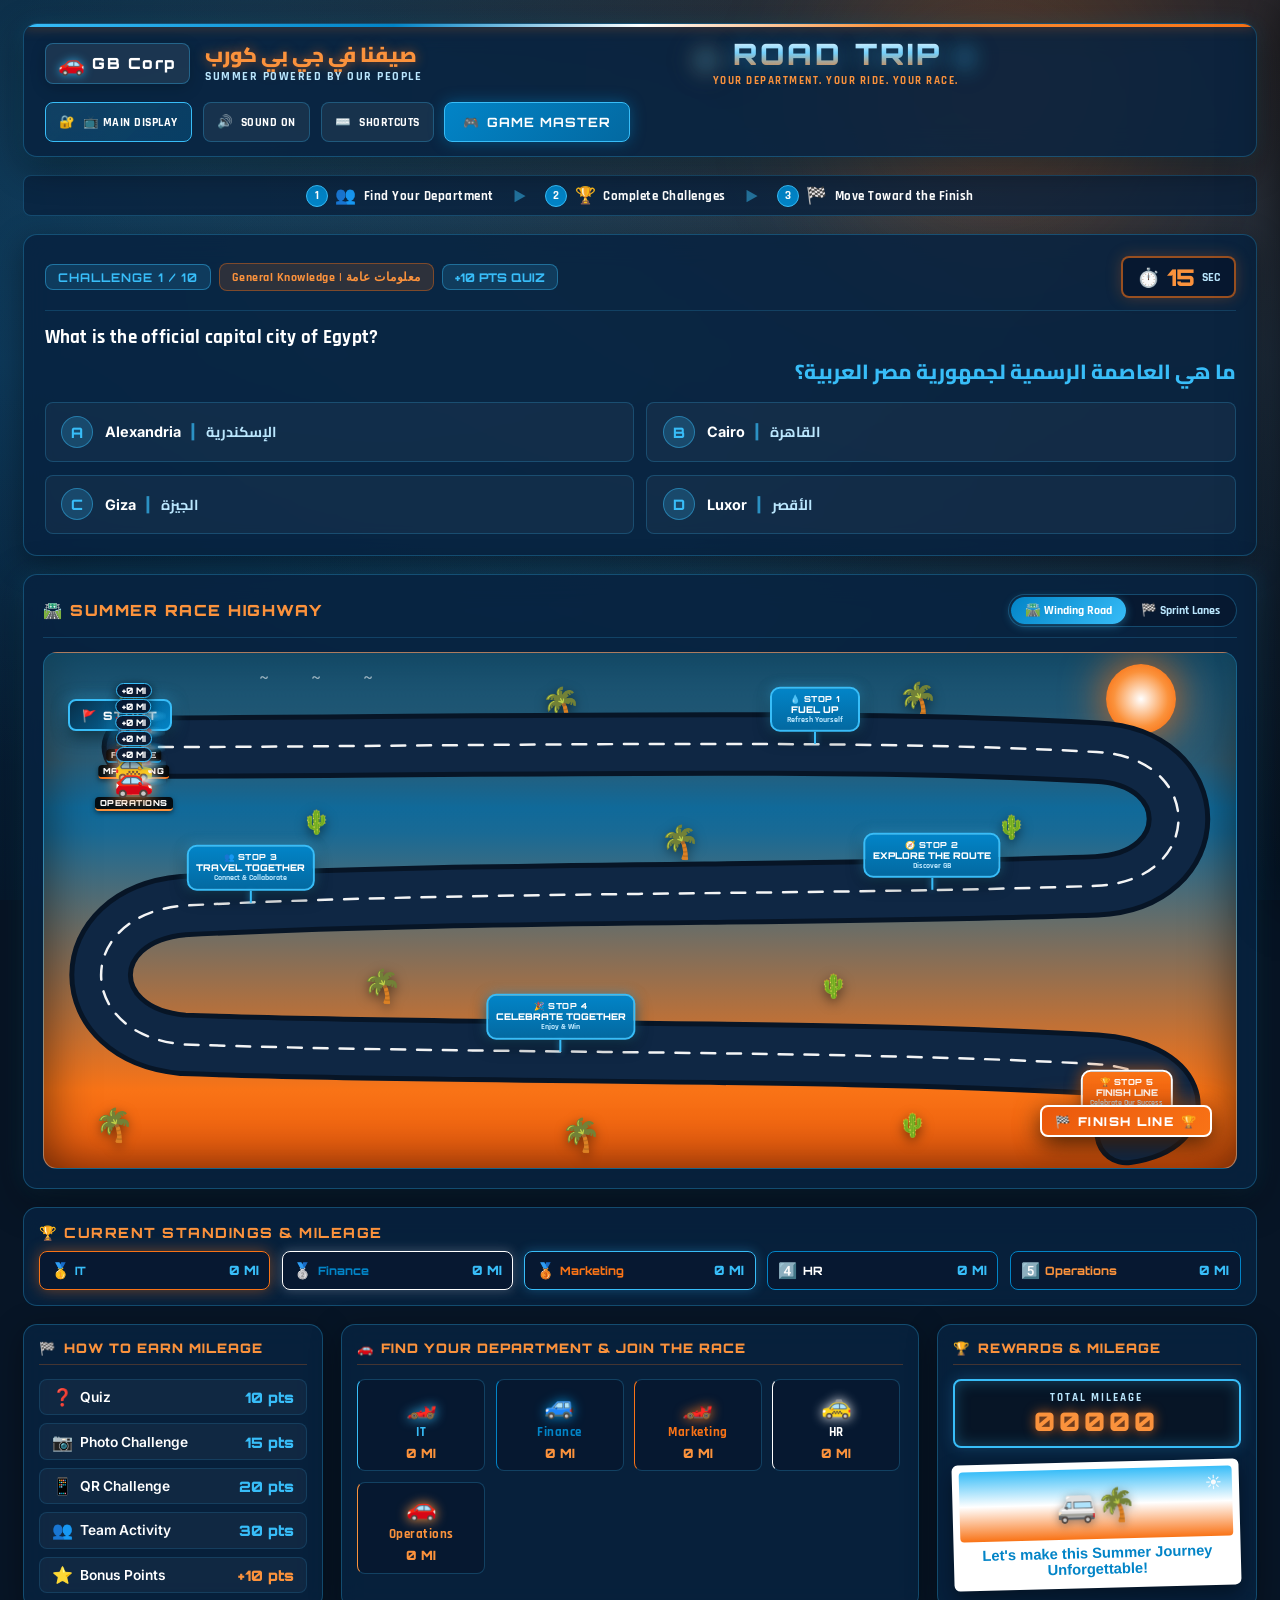
==== commit 3d90e7a7: "Add files via upload" ====
--- a/index.html
+++ b/index.html
@@ -11,10 +11,10 @@
     <link href="https://fonts.googleapis.com/css2?family=Cairo:wght@700;800;900&family=Montserrat:wght@500;600;700;800;900&family=Orbitron:wght@600;700;800;900&family=Rajdhani:wght@600;700;800&family=Inter:wght@400;500;600;700&display=swap" rel="stylesheet">
     
     <!-- CSS Stylesheets -->
-    <link rel="stylesheet" href="css/main.css?v=3">
-    <link rel="stylesheet" href="css/track.css?v=3">
-    <link rel="stylesheet" href="css/control.css?v=3">
-    <link rel="stylesheet" href="css/modals.css?v=3">
+    <link rel="stylesheet" href="css/main.css?v=4">
+    <link rel="stylesheet" href="css/track.css?v=4">
+    <link rel="stylesheet" href="css/control.css?v=4">
+    <link rel="stylesheet" href="css/modals.css?v=4">
 </head>
 <body>
     <div id="app-container" class="app-wrapper">
@@ -457,15 +457,15 @@
     </div>
 
     <!-- JavaScript Application Modules -->
-    <script src="js/audio.js?v=3"></script>
-    <script src="js/confetti.js?v=3"></script>
-    <script src="js/sync.js?v=3"></script>
-    <script src="js/state.js?v=3"></script>
-    <script src="js/questions.js?v=3"></script>
-    <script src="js/timer.js?v=3"></script>
-    <script src="js/track.js?v=3"></script>
-    <script src="js/shortcuts.js?v=3"></script>
-    <script src="js/app.js?v=3"></script>
+    <script src="js/audio.js?v=4"></script>
+    <script src="js/confetti.js?v=4"></script>
+    <script src="js/sync.js?v=4"></script>
+    <script src="js/state.js?v=4"></script>
+    <script src="js/questions.js?v=4"></script>
+    <script src="js/timer.js?v=4"></script>
+    <script src="js/track.js?v=4"></script>
+    <script src="js/shortcuts.js?v=4"></script>
+    <script src="js/app.js?v=4"></script>
 </body>
 </html>
 
--- a/css/main.css
+++ b/css/main.css
@@ -1,45 +1,74 @@
 /* ==========================================================================
    SUMMER ROAD TRIP - MAIN DESIGN SYSTEM & CORE STYLES
+   PALETTE: BABY BLUE & BLUE & WHITE & ORANGE (STRICT SUMMER VIBES)
    ========================================================================== */
 
 :root {
-    /* Summer Coastal & Desert Theme Palette */
+    /* 1. Baby Blue Palette */
+    --baby-blue: #38bdf8;
+    --baby-blue-light: #7dd3fc;
+    --baby-blue-soft: #bae6fd;
+    --baby-blue-foam: #e0f2fe;
+    --baby-blue-glow: rgba(56, 189, 248, 0.6);
+
+    /* 2. Deep & Ocean Blue Palette */
+    --blue-dark: #071526;
+    --blue-navy: #082f49;
+    --blue-mid: #0369a1;
+    --blue-ocean: #0284c7;
+    --blue-royal: #1d4ed8;
+
+    /* 3. White Palette */
+    --white-pure: #ffffff;
+    --white-soft: #f8fafc;
+    --white-muted: #e2e8f0;
+    --white-glass: rgba(255, 255, 255, 0.08);
+
+    /* 4. Sun & Summer Orange Palette */
+    --orange-sun: #f97316;
+    --orange-bright: #ea580c;
+    --orange-amber: #fb923c;
+    --orange-warm: #f59e0b;
+    --orange-soft: #fed7aa;
+    --orange-glow: rgba(249, 115, 22, 0.6);
+
+    /* Theme Mappings */
     --sky-top: #082f49;
     --sky-mid: #0369a1;
     --sky-light: #0284c7;
     --sky-accent: #38bdf8;
     --sky-foam: #e0f2fe;
 
-    --sun-gold: #f59e0b;
-    --sun-bright: #fbbf24;
-    --sun-glow: #fef08a;
+    --sun-gold: #f97316;
+    --sun-bright: #fb923c;
+    --sun-glow: #ffedd5;
     
     --sand-light: #fed7aa;
-    --sand-warm: #f59e0b;
-    --sand-dune: #b45309;
+    --sand-warm: #f97316;
+    --sand-dune: #ea580c;
 
     --bg-dark: #071526;
-    --bg-card: rgba(12, 35, 64, 0.82);
-    --bg-card-hover: rgba(16, 47, 86, 0.92);
-    --bg-card-sun: rgba(245, 158, 11, 0.08);
+    --bg-card: rgba(8, 35, 64, 0.85);
+    --bg-card-hover: rgba(12, 48, 88, 0.94);
+    --bg-card-sun: rgba(249, 115, 22, 0.08);
     
-    --border-color: rgba(56, 189, 248, 0.25);
-    --border-glow: rgba(56, 189, 248, 0.6);
-    --border-sun: rgba(251, 191, 36, 0.4);
+    --border-color: rgba(56, 189, 248, 0.28);
+    --border-glow: rgba(56, 189, 248, 0.65);
+    --border-sun: rgba(249, 115, 22, 0.45);
     
-    /* Neon Accents */
+    /* Accents */
     --cyan-glow: #38bdf8;
     --ocean-blue: #0284c7;
-    --gold-glow: #fbbf24;
-    --silver-glow: #e2e8f0;
-    --bronze-glow: #d97706;
+    --gold-glow: #f97316;
+    --silver-glow: #ffffff;
+    --bronze-glow: #ea580c;
     
-    /* Department Colors (Summer Edition) */
-    --color-it: #38bdf8;        /* Sky Blue */
-    --color-finance: #10b981;   /* Emerald Aqua */
+    /* Department Colors (Strictly Baby Blue, Blue, White, Orange) */
+    --color-it: #38bdf8;        /* Sky Baby Blue */
+    --color-finance: #0284c7;   /* Deep Ocean Blue */
     --color-marketing: #f97316; /* Sun Orange */
-    --color-hr: #a855f7;        /* Tropical Purple */
-    --color-ops: #ef4444;       /* Sunset Coral */
+    --color-hr: #ffffff;        /* Pure White */
+    --color-ops: #fb923c;       /* Warm Amber Orange */
 
     /* Typography */
     --font-heading: 'Orbitron', 'Montserrat', -apple-system, sans-serif;
@@ -71,9 +100,9 @@
     min-height: 100%;
     background-color: var(--bg-dark);
     background-image: 
-        radial-gradient(ellipse at 85% 5%, rgba(251, 191, 36, 0.18) 0%, rgba(245, 158, 11, 0.05) 45%, transparent 70%),
-        radial-gradient(ellipse at 15% 15%, rgba(56, 189, 248, 0.15) 0%, transparent 60%),
-        radial-gradient(ellipse at 50% 95%, rgba(180, 83, 9, 0.15) 0%, transparent 70%),
+        radial-gradient(ellipse at 85% 5%, rgba(249, 115, 22, 0.18) 0%, rgba(249, 115, 22, 0.05) 45%, transparent 70%),
+        radial-gradient(ellipse at 15% 15%, rgba(56, 189, 248, 0.18) 0%, transparent 60%),
+        radial-gradient(ellipse at 50% 95%, rgba(2, 132, 199, 0.18) 0%, transparent 70%),
         linear-gradient(180deg, #071b30 0%, #082845 40%, #06192d 100%);
     background-attachment: fixed;
     color: #f8fafc;
@@ -83,7 +112,7 @@
     -webkit-font-smoothing: antialiased;
 }
 
-/* Ambient Summer Sun Ray & Palm Backing */
+/* Ambient Summer Sun Ray */
 body::before {
     content: '';
     position: fixed;
@@ -91,7 +120,7 @@
     right: 5%;
     width: 450px;
     height: 450px;
-    background: radial-gradient(circle, rgba(251, 191, 36, 0.22) 0%, rgba(245, 158, 11, 0.08) 50%, transparent 75%);
+    background: radial-gradient(circle, rgba(249, 115, 22, 0.22) 0%, rgba(251, 146, 60, 0.08) 50%, transparent 75%);
     pointer-events: none;
     z-index: 0;
     filter: blur(40px);
@@ -131,7 +160,7 @@
     width: 100%;
 }
 
-/* Summer Rainbow Sun Top Bar */
+/* Top Accent Bar */
 .main-header::before {
     content: '';
     position: absolute;
@@ -139,8 +168,8 @@
     left: 0;
     right: 0;
     height: 3px;
-    background: linear-gradient(90deg, #38bdf8 0%, #0284c7 25%, #fbbf24 50%, #f97316 75%, #a855f7 100%);
-    box-shadow: 0 0 12px rgba(251, 191, 36, 0.6);
+    background: linear-gradient(90deg, #38bdf8 0%, #0284c7 30%, #ffffff 50%, #fb923c 70%, #f97316 100%);
+    box-shadow: 0 0 12px rgba(249, 115, 22, 0.6);
 }
 
 .header-brand {
@@ -156,7 +185,7 @@
     align-items: center;
     gap: 0.45rem;
     background: rgba(255, 255, 255, 0.08);
-    border: 1px solid rgba(56, 189, 248, 0.3);
+    border: 1px solid rgba(56, 189, 248, 0.35);
     padding: 0.4rem 0.8rem;
     border-radius: var(--radius-sm);
     box-shadow: 0 4px 15px rgba(0, 0, 0, 0.2);
@@ -175,7 +204,7 @@
     font-size: clamp(0.95rem, 1.2vw, 1.15rem);
     font-weight: 900;
     letter-spacing: 1.5px;
-    color: #fff;
+    color: #ffffff;
     white-space: nowrap;
 }
 
@@ -190,8 +219,8 @@
     font-family: var(--font-arabic);
     font-size: clamp(1.05rem, 1.6vw, 1.4rem);
     font-weight: 900;
-    color: #fef08a;
-    text-shadow: 0 0 12px rgba(251, 191, 36, 0.6);
+    color: #fb923c;
+    text-shadow: 0 0 12px rgba(249, 115, 22, 0.6);
     line-height: 1.2;
     white-space: nowrap;
 }
@@ -201,7 +230,7 @@
     font-size: clamp(0.7rem, 0.9vw, 0.85rem);
     font-weight: 700;
     letter-spacing: 1.5px;
-    color: #94a3b8;
+    color: #bae6fd;
     text-transform: uppercase;
     white-space: nowrap;
 }
@@ -221,7 +250,7 @@
     font-size: clamp(1.3rem, 2.3vw, 2.1rem);
     font-weight: 900;
     letter-spacing: clamp(1px, 0.3vw, 3px);
-    background: linear-gradient(180deg, #ffffff 0%, #7dd3fc 45%, #0284c7 100%);
+    background: linear-gradient(180deg, #ffffff 0%, #7dd3fc 45%, #f97316 100%);
     -webkit-background-clip: text;
     -webkit-text-fill-color: transparent;
     text-shadow: 0 4px 20px rgba(56, 189, 248, 0.4);
@@ -235,7 +264,7 @@
 
 .title-sun-icon {
     font-size: clamp(1.2rem, 2vw, 1.9rem);
-    filter: drop-shadow(0 0 10px rgba(251, 191, 36, 0.9));
+    filter: drop-shadow(0 0 10px rgba(249, 115, 22, 0.9));
     animation: sunSpinSlow 20s linear infinite;
 }
 
@@ -246,7 +275,7 @@
 
 .title-palm-icon {
     font-size: clamp(1.1rem, 1.8vw, 1.8rem);
-    filter: drop-shadow(0 0 8px rgba(34, 197, 94, 0.5));
+    filter: drop-shadow(0 0 8px rgba(56, 189, 248, 0.6));
     animation: palmSway 3s ease-in-out infinite alternate;
 }
 
@@ -260,7 +289,7 @@
     font-size: clamp(0.68rem, 0.85vw, 0.82rem);
     font-weight: 700;
     letter-spacing: 1.5px;
-    color: #fde047;
+    color: #fb923c;
     text-transform: uppercase;
     margin-top: 0.2rem;
     text-align: center;
@@ -278,7 +307,7 @@
 .btn-icon-toggle {
     background: rgba(255, 255, 255, 0.06);
     border: 1px solid var(--border-color);
-    color: #e2e8f0;
+    color: #ffffff;
     padding: 0.5rem 0.85rem;
     border-radius: var(--radius-sm);
     font-family: var(--font-subheading);
@@ -296,28 +325,28 @@
 }
 
 .btn-icon-toggle:hover {
-    background: rgba(56, 189, 248, 0.18);
+    background: rgba(56, 189, 248, 0.2);
     border-color: var(--cyan-glow);
-    color: #fff;
+    color: #ffffff;
     transform: translateY(-1px);
-    box-shadow: 0 4px 12px rgba(56, 189, 248, 0.25);
+    box-shadow: 0 4px 12px rgba(56, 189, 248, 0.3);
 }
 
 .btn-icon-toggle.active {
-    background: rgba(251, 191, 36, 0.2);
-    border-color: var(--sun-bright);
-    color: var(--sun-glow);
+    background: rgba(249, 115, 22, 0.22);
+    border-color: var(--orange-amber);
+    color: #ffffff;
 }
 
 .highlight-btn {
-    border-color: rgba(251, 191, 36, 0.4);
-    background: rgba(251, 191, 36, 0.08);
+    border-color: rgba(249, 115, 22, 0.45);
+    background: rgba(249, 115, 22, 0.12);
 }
 
 .btn-gm-primary {
     background: linear-gradient(135deg, #0284c7, #0369a1);
     border: 1px solid #38bdf8;
-    color: #fff;
+    color: #ffffff;
     padding: 0.5rem 1.1rem;
     border-radius: var(--radius-sm);
     font-family: var(--font-heading);
@@ -342,7 +371,7 @@
 }
 
 /* ==========================================================================
-   3-STEP JOURNEY FLOW BANNER (AS IN DESIGN)
+   3-STEP JOURNEY FLOW BANNER
    ========================================================================== */
 
 .journey-steps-banner {
@@ -350,8 +379,8 @@
     align-items: center;
     justify-content: center;
     gap: clamp(0.5rem, 1.5vw, 1.25rem);
-    background: rgba(8, 32, 60, 0.7);
-    border: 1px solid rgba(56, 189, 248, 0.2);
+    background: rgba(8, 32, 60, 0.75);
+    border: 1px solid rgba(56, 189, 248, 0.25);
     border-radius: var(--radius-sm);
     padding: 0.55rem clamp(0.6rem, 1.5vw, 1.25rem);
     flex-wrap: wrap;
@@ -366,13 +395,13 @@
     font-size: clamp(0.8rem, 0.95vw, 0.92rem);
     font-weight: 700;
     letter-spacing: 0.5px;
-    color: #e2e8f0;
+    color: #ffffff;
     white-space: nowrap;
 }
 
 .journey-step-item .step-num {
     background: var(--ocean-blue);
-    color: #fff;
+    color: #ffffff;
     width: 22px;
     height: 22px;
     min-width: 22px;
@@ -382,6 +411,7 @@
     justify-content: center;
     font-size: 0.75rem;
     font-weight: 800;
+    border: 1px solid #38bdf8;
 }
 
 .journey-step-item .step-icon {
@@ -389,7 +419,7 @@
 }
 
 .journey-step-divider {
-    color: rgba(56, 189, 248, 0.4);
+    color: rgba(56, 189, 248, 0.5);
     font-weight: 900;
     font-size: 0.85rem;
 }
@@ -425,7 +455,7 @@
     display: flex;
     justify-content: space-between;
     align-items: center;
-    border-bottom: 1px solid rgba(56, 189, 248, 0.15);
+    border-bottom: 1px solid rgba(56, 189, 248, 0.18);
     padding-bottom: 0.75rem;
     flex-wrap: wrap;
     gap: 0.65rem;
@@ -441,7 +471,7 @@
 .challenge-badge {
     background: rgba(56, 189, 248, 0.15);
     color: var(--cyan-glow);
-    border: 1px solid rgba(56, 189, 248, 0.4);
+    border: 1px solid rgba(56, 189, 248, 0.45);
     padding: 0.3rem 0.75rem;
     border-radius: var(--radius-sm);
     font-family: var(--font-heading);
@@ -451,10 +481,10 @@
 }
 
 .category-badge {
-    background: rgba(251, 191, 36, 0.12);
-    color: #fde047;
-    border: 1px solid rgba(251, 191, 36, 0.3);
-    padding: 0.3rem 0.7rem;
+    background: rgba(249, 115, 22, 0.15);
+    color: #fb923c;
+    border: 1px solid rgba(249, 115, 22, 0.4);
+    padding: 0.3rem 0.75rem;
     border-radius: var(--radius-sm);
     font-family: var(--font-subheading);
     font-size: clamp(0.78rem, 0.95vw, 0.9rem);
@@ -463,10 +493,10 @@
 }
 
 .challenge-points-badge {
-    background: rgba(34, 197, 94, 0.15);
-    color: #4ade80;
-    border: 1px solid rgba(34, 197, 94, 0.35);
-    padding: 0.3rem 0.7rem;
+    background: rgba(56, 189, 248, 0.15);
+    color: #38bdf8;
+    border: 1px solid rgba(56, 189, 248, 0.4);
+    padding: 0.3rem 0.75rem;
     border-radius: var(--radius-sm);
     font-family: var(--font-heading);
     font-size: clamp(0.75rem, 0.9vw, 0.85rem);
@@ -478,17 +508,17 @@
     display: flex;
     align-items: center;
     gap: 0.45rem;
-    background: rgba(8, 24, 48, 0.9);
-    border: 2px solid rgba(251, 191, 36, 0.5);
+    background: rgba(8, 24, 48, 0.92);
+    border: 2px solid rgba(249, 115, 22, 0.6);
     padding: 0.3rem 0.85rem;
     border-radius: var(--radius-sm);
-    box-shadow: 0 0 15px rgba(251, 191, 36, 0.25);
+    box-shadow: 0 0 15px rgba(249, 115, 22, 0.25);
     transition: var(--transition-fast);
 }
 
 .timer-display-box.warning {
-    border-color: #ef4444;
-    box-shadow: 0 0 20px rgba(239, 68, 68, 0.7);
+    border-color: #ea580c;
+    box-shadow: 0 0 20px rgba(234, 88, 12, 0.8);
     animation: pulseDanger 0.8s infinite alternate;
 }
 
@@ -505,32 +535,48 @@
     font-family: var(--font-heading);
     font-size: clamp(1.25rem, 1.8vw, 1.55rem);
     font-weight: 900;
-    color: #fbbf24;
+    color: #fb923c;
 }
 
 .timer-display-box.warning .timer-val {
-    color: #ef4444;
+    color: #ea580c;
 }
 
 .timer-unit {
     font-family: var(--font-subheading);
     font-size: 0.75rem;
     font-weight: 800;
-    color: #94a3b8;
+    color: #bae6fd;
 }
 
 .challenge-body {
     display: flex;
     flex-direction: column;
-    gap: 0.85rem;
-}
-
+    gap: 0.95rem;
+}
+
+/* BILINGUAL QUESTION TEXT */
 .question-text {
+    display: flex;
+    flex-direction: column;
+    gap: 0.45rem;
+    line-height: 1.35;
+}
+
+.question-line-en {
     font-family: var(--font-subheading);
-    font-size: clamp(1.05rem, 1.5vw, 1.35rem);
-    font-weight: 700;
-    color: #f8fafc;
-    line-height: 1.4;
+    font-size: clamp(1.05rem, 1.45vw, 1.3rem);
+    font-weight: 800;
+    color: #ffffff;
+    letter-spacing: 0.3px;
+}
+
+.question-line-ar {
+    font-family: var(--font-arabic);
+    font-size: clamp(1.15rem, 1.6vw, 1.45rem);
+    font-weight: 800;
+    color: #38bdf8;
+    line-height: 1.45;
 }
 
 /* OPTIONS GRID & INTERACTIVE ANSWER CARDS */
@@ -542,7 +588,7 @@
 
 .option-item {
     background: rgba(255, 255, 255, 0.04);
-    border: 1px solid rgba(56, 189, 248, 0.18);
+    border: 1px solid rgba(56, 189, 248, 0.22);
     padding: clamp(0.65rem, 1vw, 0.85rem) clamp(0.75rem, 1.2vw, 1.1rem);
     border-radius: var(--radius-sm);
     display: flex;
@@ -551,7 +597,7 @@
     transition: var(--transition-norm);
     position: relative;
     overflow: hidden;
-    min-height: 48px;
+    min-height: 52px;
 }
 
 .option-item.interactive {
@@ -559,16 +605,16 @@
 }
 
 .option-item.interactive:hover {
-    background: rgba(56, 189, 248, 0.15);
+    background: rgba(56, 189, 248, 0.18);
     border-color: var(--cyan-glow);
     transform: translateY(-2px);
-    box-shadow: 0 5px 18px rgba(56, 189, 248, 0.25);
+    box-shadow: 0 5px 18px rgba(56, 189, 248, 0.3);
 }
 
 .option-item.correct {
-    background: rgba(34, 197, 94, 0.3) !important;
-    border-color: #22c55e !important;
-    box-shadow: 0 0 20px rgba(34, 197, 94, 0.6) !important;
+    background: rgba(56, 189, 248, 0.25) !important;
+    border-color: #38bdf8 !important;
+    box-shadow: 0 0 25px rgba(56, 189, 248, 0.8) !important;
     animation: correctPulse 0.5s ease;
 }
 
@@ -579,9 +625,9 @@
 }
 
 .option-item.incorrect {
-    background: rgba(239, 68, 68, 0.3) !important;
-    border-color: #ef4444 !important;
-    box-shadow: 0 0 20px rgba(239, 68, 68, 0.6) !important;
+    background: rgba(249, 115, 22, 0.25) !important;
+    border-color: #ea580c !important;
+    box-shadow: 0 0 25px rgba(234, 88, 12, 0.8) !important;
     animation: shakeError 0.4s ease;
 }
 
@@ -594,26 +640,47 @@
 .opt-prefix {
     background: rgba(56, 189, 248, 0.2);
     color: var(--cyan-glow);
-    border: 1px solid rgba(56, 189, 248, 0.4);
-    width: 30px;
-    height: 30px;
-    min-width: 30px;
+    border: 1px solid rgba(56, 189, 248, 0.45);
+    width: 32px;
+    height: 32px;
+    min-width: 32px;
     border-radius: 50%;
     display: flex;
     align-items: center;
     justify-content: center;
     font-family: var(--font-heading);
-    font-size: 0.88rem;
+    font-size: 0.9rem;
+    font-weight: 800;
+    flex-shrink: 0;
+}
+
+.opt-text {
+    display: flex;
+    flex-wrap: wrap;
+    align-items: center;
+    gap: 0.35rem 0.6rem;
+    font-size: clamp(0.9rem, 1.1vw, 1.05rem);
+    color: #ffffff;
+    font-weight: 600;
+    width: 100%;
+}
+
+.opt-en {
+    font-family: var(--font-body);
     font-weight: 700;
-    flex-shrink: 0;
-}
-
-.opt-text {
-    font-size: clamp(0.92rem, 1.1vw, 1.05rem);
-    color: #e2e8f0;
-    font-weight: 600;
-    word-break: break-word;
-    line-height: 1.35;
+    color: #ffffff;
+}
+
+.opt-divider {
+    color: #38bdf8;
+    font-weight: 900;
+    opacity: 0.7;
+}
+
+.opt-ar {
+    font-family: var(--font-arabic);
+    font-weight: 700;
+    color: #bae6fd;
 }
 
 /* ==========================================================================
@@ -650,12 +717,12 @@
     font-family: var(--font-heading);
     font-size: clamp(0.82rem, 1vw, 0.92rem);
     font-weight: 900;
-    color: #fbbf24;
+    color: #fb923c;
     letter-spacing: 1px;
     display: flex;
     align-items: center;
     gap: 0.45rem;
-    border-bottom: 1px solid rgba(251, 191, 36, 0.2);
+    border-bottom: 1px solid rgba(249, 115, 22, 0.25);
     padding-bottom: 0.5rem;
     text-transform: uppercase;
 }
@@ -670,16 +737,16 @@
     display: flex;
     justify-content: space-between;
     align-items: center;
-    background: rgba(255, 255, 255, 0.03);
-    border: 1px solid rgba(56, 189, 248, 0.12);
+    background: rgba(255, 255, 255, 0.04);
+    border: 1px solid rgba(56, 189, 248, 0.15);
     padding: 0.45rem 0.7rem;
     border-radius: var(--radius-sm);
     transition: var(--transition-fast);
 }
 
 .point-rule-item:hover {
-    background: rgba(56, 189, 248, 0.1);
-    border-color: rgba(56, 189, 248, 0.3);
+    background: rgba(56, 189, 248, 0.12);
+    border-color: rgba(56, 189, 248, 0.35);
 }
 
 .rule-label {
@@ -688,7 +755,7 @@
     gap: 0.45rem;
     font-size: 0.86rem;
     font-weight: 600;
-    color: #cbd5e1;
+    color: #ffffff;
 }
 
 .rule-icon {
@@ -704,7 +771,7 @@
 }
 
 .rule-pts.bonus {
-    color: #4ade80;
+    color: #fb923c;
 }
 
 /* CARD 2: FLEET DEPARTMENT OVERVIEW */
@@ -729,8 +796,8 @@
 }
 
 .fleet-dept-box {
-    background: rgba(8, 24, 48, 0.8);
-    border: 1px solid rgba(56, 189, 248, 0.2);
+    background: rgba(8, 24, 48, 0.85);
+    border: 1px solid rgba(56, 189, 248, 0.25);
     border-radius: var(--radius-sm);
     padding: 0.6rem 0.45rem;
     display: flex;
@@ -746,7 +813,7 @@
 .fleet-dept-box:hover {
     border-color: var(--cyan-glow);
     transform: translateY(-2px);
-    box-shadow: 0 4px 15px rgba(56, 189, 248, 0.2);
+    box-shadow: 0 4px 15px rgba(56, 189, 248, 0.25);
 }
 
 .fleet-car-icon {
@@ -769,7 +836,7 @@
     font-family: var(--font-heading);
     font-size: 0.8rem;
     font-weight: 900;
-    color: #fbbf24;
+    color: #fb923c;
 }
 
 /* CARD 3: REWARDS & TOTAL MILEAGE ODOMETER */
@@ -788,7 +855,7 @@
 
 /* DIGITAL LED MILEAGE DISPLAY */
 .odometer-box {
-    background: #020617;
+    background: #071526;
     border: 2px solid #38bdf8;
     border-radius: var(--radius-sm);
     padding: 0.6rem 0.85rem;
@@ -803,7 +870,7 @@
     font-size: 0.7rem;
     font-weight: 800;
     letter-spacing: 2px;
-    color: #94a3b8;
+    color: #bae6fd;
     text-transform: uppercase;
 }
 
@@ -812,8 +879,8 @@
     font-size: clamp(1.4rem, 2vw, 1.8rem);
     font-weight: 900;
     letter-spacing: 4px;
-    color: #fbbf24;
-    text-shadow: 0 0 12px rgba(251, 191, 36, 0.8);
+    color: #fb923c;
+    text-shadow: 0 0 12px rgba(249, 115, 22, 0.8);
 }
 
 /* SUMMER POLAROID KEEPSAKE PHOTO */
@@ -837,7 +904,7 @@
 .polaroid-photo-area {
     width: 100%;
     height: 70px;
-    background: linear-gradient(180deg, #38bdf8 0%, #fed7aa 65%, #f59e0b 100%);
+    background: linear-gradient(180deg, #38bdf8 0%, #ffffff 50%, #f97316 100%);
     border-radius: 4px;
     display: flex;
     align-items: center;
@@ -860,7 +927,7 @@
 
 .polaroid-caption {
     font-family: 'Brush Script MT', 'Segoe Script', cursive, sans-serif;
-    color: #0369a1;
+    color: #0284c7;
     font-size: 0.92rem;
     font-weight: 700;
     text-align: center;
@@ -886,7 +953,7 @@
 }
 
 .toast {
-    background: rgba(12, 35, 64, 0.95);
+    background: rgba(12, 35, 64, 0.96);
     border: 1px solid var(--cyan-glow);
     color: #f8fafc;
     padding: 0.7rem 1.2rem;
@@ -913,7 +980,6 @@
    RESPONSIVE MEDIA QUERIES (FULL BREAKPOINT SUITE)
    ========================================================================== */
 
-/* 1. Laptops & Large Tablets (< 1200px) */
 @media (max-width: 1200px) {
     .summer-dashboard-grid {
         grid-template-columns: 1fr 1fr;
@@ -933,7 +999,6 @@
     }
 }
 
-/* 2. Medium Tablets & iPads (< 960px) */
 @media (max-width: 960px) {
     .main-header {
         flex-direction: column;
@@ -963,7 +1028,6 @@
     }
 }
 
-/* 3. Small Tablets & Phones (< 860px) */
 @media (max-width: 860px) {
     .options-grid {
         grid-template-columns: 1fr;
@@ -989,7 +1053,6 @@
     }
 }
 
-/* 4. Small Tablets (< 768px) */
 @media (max-width: 768px) {
     .app-wrapper {
         padding: 0.6rem 0.75rem 1.5rem;
@@ -1018,7 +1081,6 @@
     }
 }
 
-/* 5. Mobile Phones (< 520px) */
 @media (max-width: 520px) {
     .main-header {
         padding: 0.75rem 0.85rem;
@@ -1070,7 +1132,6 @@
     }
 }
 
-/* 6. Extra Small Phones (< 360px) */
 @media (max-width: 360px) {
     .app-wrapper {
         padding: 0.4rem 0.5rem 1rem;
@@ -1082,9 +1143,9 @@
     }
 
     .opt-prefix {
-        width: 26px;
-        height: 26px;
-        min-width: 26px;
+        width: 28px;
+        height: 28px;
+        min-width: 28px;
         font-size: 0.8rem;
     }
 
@@ -1096,5 +1157,3 @@
         font-size: 0.8rem;
     }
 }
-
-
--- a/css/track.css
+++ b/css/track.css
@@ -1,5 +1,6 @@
 /* ==========================================================================
    SUMMER SERPENTINE RACETRACK & CAR ANIMATIONS
+   PALETTE: BABY BLUE & BLUE & WHITE & ORANGE (STRICT SUMMER VIBES)
    ========================================================================== */
 
 .track-section {
@@ -39,7 +40,7 @@
     font-family: var(--font-heading);
     font-size: clamp(0.95rem, 1.2vw, 1.15rem);
     font-weight: 900;
-    color: #fbbf24;
+    color: #fb923c;
     letter-spacing: 1.5px;
     display: flex;
     align-items: center;
@@ -59,7 +60,7 @@
 .btn-view-mode {
     background: none;
     border: none;
-    color: #94a3b8;
+    color: #bae6fd;
     padding: 0.35rem 0.85rem;
     border-radius: 18px;
     font-family: var(--font-subheading);
@@ -72,7 +73,7 @@
 
 .btn-view-mode.active {
     background: linear-gradient(135deg, #0284c7, #38bdf8);
-    color: #fff;
+    color: #ffffff;
     box-shadow: 0 2px 10px rgba(56, 189, 248, 0.4);
 }
 
@@ -86,9 +87,9 @@
     aspect-ratio: 1200 / 520;
     min-height: 280px;
     max-height: 560px;
-    background: linear-gradient(180deg, #0a335c 0%, #0d4375 30%, #b45309 85%, #78350f 100%);
+    background: linear-gradient(180deg, #082f49 0%, #0369a1 30%, #f97316 85%, #ea580c 100%);
     border-radius: var(--radius-md);
-    border: 1px solid rgba(56, 189, 248, 0.3);
+    border: 1px solid rgba(56, 189, 248, 0.35);
     overflow: hidden;
     box-shadow: inset 0 0 50px rgba(0, 0, 0, 0.6);
 }
@@ -100,7 +101,7 @@
     left: 0;
     right: 0;
     height: 35%;
-    background: linear-gradient(180deg, rgba(56, 189, 248, 0.25) 0%, rgba(251, 191, 36, 0.15) 60%, transparent 100%);
+    background: linear-gradient(180deg, rgba(56, 189, 248, 0.25) 0%, rgba(249, 115, 22, 0.15) 60%, transparent 100%);
     pointer-events: none;
 }
 
@@ -110,9 +111,9 @@
     right: 5%;
     width: clamp(40px, 6vw, 70px);
     height: clamp(40px, 6vw, 70px);
-    background: radial-gradient(circle, #fef08a 0%, #f59e0b 60%, transparent 80%);
+    background: radial-gradient(circle, #ffffff 0%, #fb923c 55%, #f97316 80%);
     border-radius: 50%;
-    box-shadow: 0 0 45px rgba(251, 191, 36, 0.9);
+    box-shadow: 0 0 45px rgba(249, 115, 22, 0.95);
 }
 
 .sky-birds {
@@ -120,7 +121,7 @@
     top: 8%;
     left: 18%;
     font-size: clamp(0.8rem, 1.2vw, 1.2rem);
-    color: rgba(255, 255, 255, 0.4);
+    color: rgba(255, 255, 255, 0.6);
     letter-spacing: clamp(8px, 1.5vw, 20px);
 }
 
@@ -150,7 +151,7 @@
 /* SVG Path Styling */
 .road-border-path {
     fill: none;
-    stroke: #1e293b;
+    stroke: #071526;
     stroke-width: 64;
     stroke-linecap: round;
     stroke-linejoin: round;
@@ -158,7 +159,7 @@
 
 .road-surface-path {
     fill: none;
-    stroke: #334155;
+    stroke: #0f2744;
     stroke-width: 54;
     stroke-linecap: round;
     stroke-linejoin: round;
@@ -166,17 +167,17 @@
 
 .road-lane-divider-path {
     fill: none;
-    stroke: #fef08a;
+    stroke: #ffffff;
     stroke-width: 2.5;
     stroke-dasharray: 14 12;
     stroke-linecap: round;
     stroke-linejoin: round;
-    opacity: 0.9;
+    opacity: 0.95;
 }
 
 .road-edge-line-left, .road-edge-line-right {
     fill: none;
-    stroke: rgba(255, 255, 255, 0.35);
+    stroke: rgba(56, 189, 248, 0.45);
     stroke-width: 2;
     stroke-linecap: round;
     stroke-linejoin: round;
@@ -187,16 +188,16 @@
     position: absolute;
     top: 9%;
     left: 2%;
-    background: linear-gradient(135deg, #1e3a8a, #0369a1);
+    background: linear-gradient(135deg, #082f49, #0284c7);
     border: 2px solid #38bdf8;
-    color: #fff;
+    color: #ffffff;
     padding: clamp(0.25rem, 0.5vw, 0.45rem) clamp(0.45rem, 0.9vw, 0.9rem);
     border-radius: var(--radius-sm);
     font-family: var(--font-heading);
     font-size: clamp(0.68rem, 0.9vw, 0.95rem);
     font-weight: 900;
     letter-spacing: 1.5px;
-    box-shadow: 0 6px 15px rgba(0, 0, 0, 0.6), 0 0 15px rgba(56, 189, 248, 0.4);
+    box-shadow: 0 6px 15px rgba(0, 0, 0, 0.6), 0 0 15px rgba(56, 189, 248, 0.5);
     z-index: 10;
     display: flex;
     align-items: center;
@@ -209,16 +210,16 @@
     position: absolute;
     bottom: 6%;
     right: 2%;
-    background: linear-gradient(135deg, #b45309, #f59e0b);
-    border: 2px solid #fef08a;
-    color: #fff;
+    background: linear-gradient(135deg, #ea580c, #f97316);
+    border: 2px solid #ffffff;
+    color: #ffffff;
     padding: clamp(0.25rem, 0.5vw, 0.5rem) clamp(0.5rem, 1vw, 1.1rem);
     border-radius: var(--radius-sm);
     font-family: var(--font-heading);
     font-size: clamp(0.72rem, 0.95vw, 1.05rem);
     font-weight: 900;
     letter-spacing: 1.5px;
-    box-shadow: 0 8px 25px rgba(0, 0, 0, 0.7), 0 0 25px rgba(251, 191, 36, 0.6);
+    box-shadow: 0 8px 25px rgba(0, 0, 0, 0.7), 0 0 25px rgba(249, 115, 22, 0.65);
     z-index: 10;
     display: flex;
     align-items: center;
@@ -226,7 +227,7 @@
     white-space: nowrap;
 }
 
-/* MILESTONE CHECKPOINT STOP PINS (MATCHING DESIGN) */
+/* MILESTONE CHECKPOINT STOP PINS */
 .checkpoint-pin-marker {
     position: absolute;
     transform: translate(-50%, -100%);
@@ -249,7 +250,7 @@
     border: 2px solid #38bdf8;
     border-radius: 10px;
     padding: clamp(0.2rem, 0.4vw, 0.35rem) clamp(0.35rem, 0.6vw, 0.65rem);
-    color: #fff;
+    color: #ffffff;
     display: flex;
     flex-direction: column;
     align-items: center;
@@ -259,9 +260,9 @@
 }
 
 .pin-bubble.gold {
-    background: linear-gradient(180deg, #d97706 0%, #b45309 100%);
-    border-color: #fef08a;
-    box-shadow: 0 6px 15px rgba(0, 0, 0, 0.5), 0 0 15px rgba(251, 191, 36, 0.6);
+    background: linear-gradient(180deg, #f97316 0%, #ea580c 100%);
+    border-color: #ffffff;
+    box-shadow: 0 6px 15px rgba(0, 0, 0, 0.5), 0 0 15px rgba(249, 115, 22, 0.7);
 }
 
 .pin-stop-num {
@@ -269,7 +270,7 @@
     font-size: clamp(0.52rem, 0.65vw, 0.65rem);
     font-weight: 800;
     letter-spacing: 0.5px;
-    color: #fde047;
+    color: #ffffff;
     text-transform: uppercase;
     white-space: nowrap;
 }
@@ -278,7 +279,7 @@
     font-family: var(--font-heading);
     font-size: clamp(0.58rem, 0.72vw, 0.72rem);
     font-weight: 900;
-    color: #fff;
+    color: #ffffff;
     white-space: nowrap;
 }
 
@@ -286,7 +287,7 @@
     font-family: var(--font-subheading);
     font-size: clamp(0.5rem, 0.6vw, 0.62rem);
     font-weight: 700;
-    color: #e2e8f0;
+    color: #bae6fd;
     white-space: nowrap;
 }
 
@@ -298,7 +299,8 @@
 }
 
 .pin-stem.gold {
-    background: #fef08a;
+    background: #f97316;
+    box-shadow: 0 0 6px rgba(249, 115, 22, 0.8);
 }
 
 /* ==========================================================================
@@ -320,7 +322,7 @@
 .car-badge-miles {
     background: rgba(8, 24, 48, 0.95);
     border: 1px solid var(--cyan-glow);
-    color: #fde047;
+    color: #ffffff;
     font-family: var(--font-heading);
     font-size: clamp(0.55rem, 0.7vw, 0.72rem);
     font-weight: 900;
@@ -340,7 +342,6 @@
     transition: transform 0.4s ease;
 }
 
-/* Emoji cars naturally face left, so we mirror them initially to face forward (right) */
 .car-sprite-graphic {
     font-size: clamp(1.4rem, 2.5vw, 2.3rem);
     filter: drop-shadow(0 4px 8px rgba(0, 0, 0, 0.8));
@@ -355,7 +356,7 @@
     font-size: clamp(0.52rem, 0.65vw, 0.65rem);
     font-weight: 900;
     color: #ffffff;
-    background: rgba(0, 0, 0, 0.85);
+    background: rgba(0, 0, 0, 0.88);
     padding: 1px 5px;
     border-radius: 4px;
     letter-spacing: 0.5px;
@@ -373,9 +374,9 @@
     transform: translateY(-50%);
     width: clamp(14px, 2vw, 24px);
     height: clamp(8px, 1vw, 12px);
-    background: radial-gradient(ellipse at left, rgba(254, 240, 138, 0.85) 0%, transparent 80%);
+    background: radial-gradient(ellipse at left, rgba(255, 255, 255, 0.85) 0%, rgba(56, 189, 248, 0.4) 50%, transparent 80%);
     pointer-events: none;
-    opacity: 0.8;
+    opacity: 0.85;
 }
 
 .car-exhaust-trail {
@@ -391,7 +392,7 @@
 
 .serpentine-car-wrapper.moving .car-exhaust-trail {
     opacity: 1;
-    background: radial-gradient(circle, rgba(255, 255, 255, 0.7) 0%, rgba(56, 189, 248, 0.4) 40%, transparent 80%);
+    background: radial-gradient(circle, rgba(255, 255, 255, 0.8) 0%, rgba(56, 189, 248, 0.5) 40%, transparent 80%);
     animation: carExhaustPuff 0.3s infinite linear;
 }
 
@@ -401,7 +402,7 @@
 }
 
 /* ==========================================================================
-   CLASSIC SPRINT LANES VIEW (FALLBACK / ALTERNATIVE)
+   CLASSIC SPRINT LANES VIEW
    ========================================================================== */
 
 .sprint-lanes-wrapper {
@@ -428,7 +429,7 @@
     font-family: var(--font-heading);
     font-size: clamp(0.75rem, 0.95vw, 0.95rem);
     font-weight: 900;
-    color: #94a3b8;
+    color: #bae6fd;
     letter-spacing: 1.5px;
     white-space: nowrap;
 }
@@ -439,7 +440,7 @@
     padding: 0 0.5rem;
     font-family: var(--font-heading);
     font-size: clamp(0.62rem, 0.75vw, 0.75rem);
-    color: #64748b;
+    color: #bae6fd;
     position: relative;
 }
 
@@ -449,21 +450,21 @@
     align-items: center;
     position: relative;
     font-size: clamp(0.58rem, 0.7vw, 0.72rem);
-    color: #94a3b8;
+    color: #ffffff;
     line-height: 1;
     white-space: nowrap;
 }
 
 .marker-step .marker-unit {
     font-size: 0.52rem;
-    color: #64748b;
+    color: #bae6fd;
 }
 
 .marker-step::after {
     content: '';
     width: 1px;
     height: 6px;
-    background: rgba(56, 189, 248, 0.4);
+    background: rgba(56, 189, 248, 0.5);
     margin-top: 2px;
 }
 
@@ -471,10 +472,10 @@
     font-family: var(--font-heading);
     font-size: clamp(0.75rem, 0.95vw, 0.95rem);
     font-weight: 900;
-    color: #fbbf24;
+    color: #f97316;
     text-align: right;
     letter-spacing: 1px;
-    text-shadow: 0 0 10px rgba(251, 191, 36, 0.6);
+    text-shadow: 0 0 10px rgba(249, 115, 22, 0.6);
     white-space: nowrap;
 }
 
@@ -490,7 +491,7 @@
     grid-template-columns: clamp(75px, 15vw, 140px) 1fr clamp(55px, 10vw, 90px);
     align-items: center;
     background: rgba(8, 24, 48, 0.85);
-    border: 1px solid rgba(56, 189, 248, 0.15);
+    border: 1px solid rgba(56, 189, 248, 0.18);
     border-radius: var(--radius-sm);
     padding: 0.45rem clamp(0.4rem, 0.8vw, 0.75rem);
     position: relative;
@@ -532,8 +533,8 @@
     background: linear-gradient(90deg, rgba(255, 255, 255, 0.02) 0%, rgba(56, 189, 248, 0.08) 100%);
     border-radius: 6px;
     margin: 0 0.35rem;
-    border-top: 1px dashed rgba(56, 189, 248, 0.2);
-    border-bottom: 1px dashed rgba(56, 189, 248, 0.2);
+    border-top: 1px dashed rgba(56, 189, 248, 0.25);
+    border-bottom: 1px dashed rgba(56, 189, 248, 0.25);
     overflow: hidden;
 }
 
@@ -544,11 +545,11 @@
     top: 0;
     bottom: 0;
     width: 18px;
-    background-image: repeating-conic-gradient(#fff 0 90deg, #000 0 180deg);
+    background-image: repeating-conic-gradient(#ffffff 0 90deg, #071526 0 180deg);
     background-size: 10px 10px;
-    opacity: 0.85;
-    border-left: 2px solid #ffd700;
-    box-shadow: -2px 0 10px rgba(255, 215, 0, 0.5);
+    opacity: 0.9;
+    border-left: 2px solid #f97316;
+    box-shadow: -2px 0 10px rgba(249, 115, 22, 0.5);
 }
 
 .car-wrapper {
@@ -591,7 +592,7 @@
 .step-label {
     font-family: var(--font-subheading);
     font-size: clamp(0.62rem, 0.75vw, 0.75rem);
-    color: #94a3b8;
+    color: #bae6fd;
     text-transform: uppercase;
     white-space: nowrap;
 }
@@ -613,7 +614,7 @@
     font-family: var(--font-heading);
     font-size: clamp(0.88rem, 1.1vw, 1.05rem);
     font-weight: 800;
-    color: #fbbf24;
+    color: #fb923c;
     letter-spacing: 1.5px;
     margin-bottom: 0.65rem;
     display: flex;
@@ -643,16 +644,22 @@
 }
 
 .rank-card.rank-1 {
-    border-color: #fbbf24;
-    box-shadow: 0 0 15px rgba(251, 191, 36, 0.3);
+    border-color: #f97316;
+    box-shadow: 0 0 15px rgba(249, 115, 22, 0.45);
 }
 
 .rank-card.rank-2 {
-    border-color: #e2e8f0;
+    border-color: #ffffff;
+    box-shadow: 0 0 12px rgba(255, 255, 255, 0.25);
 }
 
 .rank-card.rank-3 {
-    border-color: #d97706;
+    border-color: #38bdf8;
+    box-shadow: 0 0 12px rgba(56, 189, 248, 0.3);
+}
+
+.rank-card.rank-4, .rank-card.rank-5 {
+    border-color: #0284c7;
 }
 
 .rank-info {
@@ -742,5 +749,3 @@
         grid-template-columns: 1fr;
     }
 }
-
-
--- a/css/control.css
+++ b/css/control.css
@@ -1,5 +1,6 @@
 /* ==========================================================================
    GAME MASTER CONTROL PANEL & DEPARTMENT PLAYER DEVICE VIEW
+   PALETTE: BABY BLUE & BLUE & WHITE & ORANGE (STRICT SUMMER VIBES)
    ========================================================================== */
 
 /* DEPARTMENT PLAYER DEVICE VIEW CARD */
@@ -12,7 +13,7 @@
     display: flex;
     flex-direction: column;
     gap: 1rem;
-    box-shadow: 0 10px 40px rgba(0, 240, 255, 0.2);
+    box-shadow: 0 10px 40px rgba(56, 189, 248, 0.25);
     animation: deptCardSlide 0.4s cubic-bezier(0.34, 1.56, 0.64, 1);
     width: 100%;
 }
@@ -30,7 +31,7 @@
     display: flex;
     justify-content: space-between;
     align-items: center;
-    background: rgba(15, 23, 42, 0.85);
+    background: rgba(8, 24, 48, 0.88);
     padding: clamp(0.65rem, 1.2vw, 1rem) clamp(0.75rem, 1.5vw, 1.5rem);
     border-radius: var(--radius-sm);
     border-left: 6px solid var(--cyan-glow);
@@ -53,7 +54,7 @@
     font-family: var(--font-heading);
     font-size: clamp(1.15rem, 2vw, 1.6rem);
     font-weight: 900;
-    color: #fff;
+    color: #ffffff;
     letter-spacing: 1.5px;
 }
 
@@ -61,8 +62,8 @@
     display: flex;
     flex-direction: column;
     align-items: center;
-    background: rgba(0, 240, 255, 0.15);
-    border: 1px solid rgba(0, 240, 255, 0.4);
+    background: rgba(56, 189, 248, 0.15);
+    border: 1px solid rgba(56, 189, 248, 0.4);
     padding: 0.4rem clamp(0.75rem, 1.5vw, 1.25rem);
     border-radius: var(--radius-sm);
 }
@@ -78,7 +79,7 @@
     font-family: var(--font-subheading);
     font-size: 0.72rem;
     font-weight: 700;
-    color: #94a3b8;
+    color: #bae6fd;
 }
 
 /* GAME MASTER DRAWER */
@@ -89,7 +90,7 @@
     bottom: 0;
     width: min(480px, 100vw);
     max-width: 100vw;
-    background: rgba(11, 16, 26, 0.97);
+    background: rgba(7, 21, 38, 0.98);
     backdrop-filter: blur(20px);
     border-left: 2px solid var(--cyan-glow);
     box-shadow: -15px 0 50px rgba(0, 0, 0, 0.8);
@@ -109,7 +110,7 @@
     align-items: center;
     padding: 1rem 1.25rem;
     border-bottom: 1px solid var(--border-color);
-    background: rgba(18, 26, 42, 0.85);
+    background: rgba(8, 35, 64, 0.9);
 }
 
 .gm-drawer-title {
@@ -123,7 +124,7 @@
 .btn-close {
     background: none;
     border: none;
-    color: #94a3b8;
+    color: #bae6fd;
     font-size: 1.8rem;
     cursor: pointer;
     line-height: 1;
@@ -137,7 +138,7 @@
 }
 
 .btn-close:hover {
-    color: #fff;
+    color: #ffffff;
 }
 
 .gm-drawer-body {
@@ -152,8 +153,8 @@
 
 /* SECTION STYLING */
 .gm-section {
-    background: rgba(18, 25, 40, 0.6);
-    border: 1px solid rgba(255, 255, 255, 0.08);
+    background: rgba(8, 32, 60, 0.65);
+    border: 1px solid rgba(56, 189, 248, 0.18);
     border-radius: var(--radius-sm);
     padding: 0.85rem;
     display: flex;
@@ -165,7 +166,7 @@
     font-family: var(--font-heading);
     font-size: 0.82rem;
     font-weight: 800;
-    color: #94a3b8;
+    color: #fb923c;
     letter-spacing: 1.5px;
     text-transform: uppercase;
 }
@@ -181,10 +182,10 @@
     display: flex;
     justify-content: space-between;
     align-items: center;
-    background: rgba(15, 23, 42, 0.8);
+    background: rgba(8, 24, 48, 0.85);
     padding: 0.45rem 0.65rem;
     border-radius: 6px;
-    border-left: 4px solid #fff;
+    border-left: 4px solid #ffffff;
     flex-wrap: wrap;
     gap: 0.4rem;
 }
@@ -206,8 +207,8 @@
 
 .btn-step {
     background: rgba(255, 255, 255, 0.08);
-    border: 1px solid rgba(255, 255, 255, 0.15);
-    color: #fff;
+    border: 1px solid rgba(56, 189, 248, 0.25);
+    color: #ffffff;
     font-family: var(--font-heading);
     font-size: 0.82rem;
     font-weight: 800;
@@ -223,16 +224,16 @@
 }
 
 .btn-step:hover {
-    background: rgba(0, 240, 255, 0.2);
+    background: rgba(56, 189, 248, 0.25);
     border-color: var(--cyan-glow);
     color: var(--cyan-glow);
     transform: scale(1.05);
 }
 
 .btn-step.btn-minus:hover {
-    background: rgba(239, 68, 68, 0.2);
-    border-color: #ef4444;
-    color: #ef4444;
+    background: rgba(249, 115, 22, 0.25);
+    border-color: #ea580c;
+    color: #fb923c;
 }
 
 /* TEAM CODE ENTRY */
@@ -245,16 +246,16 @@
 .input-group label {
     font-family: var(--font-subheading);
     font-size: 0.85rem;
-    color: #cbd5e1;
+    color: #bae6fd;
     display: block;
     margin-bottom: 0.25rem;
 }
 
 #input-team-code {
     width: 100%;
-    background: rgba(15, 23, 42, 0.9);
-    border: 1px solid rgba(255, 255, 255, 0.2);
-    color: #fff;
+    background: rgba(8, 24, 48, 0.95);
+    border: 1px solid rgba(56, 189, 248, 0.3);
+    color: #ffffff;
     padding: 0.55rem 0.8rem;
     border-radius: 6px;
     font-family: var(--font-heading);
@@ -266,13 +267,13 @@
 #input-team-code:focus {
     outline: none;
     border-color: var(--cyan-glow);
-    box-shadow: 0 0 10px rgba(0, 240, 255, 0.3);
+    box-shadow: 0 0 10px rgba(56, 189, 248, 0.4);
 }
 
 .amount-picker label {
     font-family: var(--font-subheading);
     font-size: 0.85rem;
-    color: #cbd5e1;
+    color: #bae6fd;
     display: block;
     margin-bottom: 0.25rem;
 }
@@ -285,8 +286,8 @@
 .btn-amount {
     flex: 1;
     background: rgba(255, 255, 255, 0.05);
-    border: 1px solid rgba(255, 255, 255, 0.15);
-    color: #cbd5e1;
+    border: 1px solid rgba(56, 189, 248, 0.2);
+    color: #ffffff;
     font-family: var(--font-heading);
     font-size: 0.88rem;
     font-weight: 700;
@@ -298,15 +299,15 @@
 }
 
 .btn-amount.active {
-    background: rgba(0, 240, 255, 0.2);
+    background: rgba(56, 189, 248, 0.25);
     border-color: var(--cyan-glow);
-    color: var(--cyan-glow);
+    color: #ffffff;
 }
 
 .btn-action-primary {
-    background: linear-gradient(135deg, #22c55e, #16a34a);
-    border: 1px solid #4ade80;
-    color: #fff;
+    background: linear-gradient(135deg, #0284c7, #38bdf8);
+    border: 1px solid #38bdf8;
+    color: #ffffff;
     font-family: var(--font-heading);
     font-size: 0.92rem;
     font-weight: 800;
@@ -314,14 +315,14 @@
     border-radius: 6px;
     cursor: pointer;
     letter-spacing: 1px;
-    box-shadow: 0 0 15px rgba(34, 197, 94, 0.3);
+    box-shadow: 0 0 15px rgba(56, 189, 248, 0.4);
     transition: var(--transition-norm);
     min-height: 42px;
 }
 
 .btn-action-primary:hover {
     transform: translateY(-2px);
-    box-shadow: 0 0 25px rgba(34, 197, 94, 0.6);
+    box-shadow: 0 0 25px rgba(56, 189, 248, 0.7);
 }
 
 /* QUESTIONS & TIMER CONTROLS */
@@ -334,7 +335,7 @@
 .control-box label {
     font-family: var(--font-subheading);
     font-size: 0.85rem;
-    color: #cbd5e1;
+    color: #bae6fd;
     display: block;
     margin-bottom: 0.25rem;
 }
@@ -348,8 +349,8 @@
 
 .btn-control {
     background: rgba(255, 255, 255, 0.08);
-    border: 1px solid rgba(255, 255, 255, 0.2);
-    color: #fff;
+    border: 1px solid rgba(56, 189, 248, 0.25);
+    color: #ffffff;
     font-family: var(--font-subheading);
     font-size: 0.85rem;
     font-weight: 700;
@@ -361,9 +362,9 @@
 
 .question-select {
     flex: 1;
-    background: rgba(15, 23, 42, 0.9);
-    border: 1px solid rgba(255, 255, 255, 0.2);
-    color: #fff;
+    background: rgba(8, 24, 48, 0.95);
+    border: 1px solid rgba(56, 189, 248, 0.3);
+    color: #ffffff;
     padding: 0.45rem;
     border-radius: 6px;
     font-family: var(--font-body);
@@ -385,21 +386,21 @@
 }
 
 .btn-timer.btn-start {
-    background: rgba(34, 197, 94, 0.2);
-    border-color: #22c55e;
-    color: #22c55e;
+    background: rgba(56, 189, 248, 0.2);
+    border-color: #38bdf8;
+    color: #ffffff;
 }
 
 .btn-timer.btn-pause {
-    background: rgba(245, 158, 11, 0.2);
-    border-color: #f59e0b;
-    color: #f59e0b;
+    background: rgba(249, 115, 22, 0.2);
+    border-color: #f97316;
+    color: #fb923c;
 }
 
 .btn-timer.btn-reset {
-    background: rgba(148, 163, 184, 0.2);
-    border-color: #94a3b8;
-    color: #cbd5e1;
+    background: rgba(255, 255, 255, 0.1);
+    border-color: #ffffff;
+    color: #ffffff;
 }
 
 /* MANAGEMENT & UNDO */
@@ -426,15 +427,15 @@
 }
 
 .btn-undo {
-    background: rgba(59, 130, 246, 0.2);
-    border-color: #3b82f6;
-    color: #60a5fa;
+    background: rgba(56, 189, 248, 0.2);
+    border-color: #38bdf8;
+    color: #ffffff;
 }
 
 .btn-danger {
-    background: rgba(239, 68, 68, 0.2);
-    border-color: #ef4444;
-    color: #f87171;
+    background: rgba(249, 115, 22, 0.2);
+    border-color: #ea580c;
+    color: #fb923c;
 }
 
 .settings-row {
@@ -445,12 +446,13 @@
     font-size: 0.88rem;
     flex-wrap: wrap;
     gap: 0.5rem;
+    color: #ffffff;
 }
 
 .settings-select {
-    background: rgba(15, 23, 42, 0.9);
-    border: 1px solid rgba(255, 255, 255, 0.2);
-    color: #fff;
+    background: rgba(8, 24, 48, 0.95);
+    border: 1px solid rgba(56, 189, 248, 0.3);
+    color: #ffffff;
     padding: 0.4rem 0.6rem;
     border-radius: 6px;
     min-height: 36px;
@@ -466,4 +468,3 @@
         font-size: 0.78rem;
     }
 }
-
--- a/css/modals.css
+++ b/css/modals.css
@@ -1,5 +1,6 @@
 /* ==========================================================================
    MODALS, WINNER OVERLAY & ROLE LOGIN
+   PALETTE: BABY BLUE & BLUE & WHITE & ORANGE (STRICT SUMMER VIBES)
    ========================================================================== */
 
 /* ROLE SELECTOR & DEPARTMENT LOGIN MODAL */
@@ -15,9 +16,9 @@
 
 .role-select {
     width: 100%;
-    background: rgba(15, 23, 42, 0.9);
-    border: 1px solid rgba(255, 255, 255, 0.2);
-    color: #fff;
+    background: rgba(8, 24, 48, 0.95);
+    border: 1px solid rgba(56, 189, 248, 0.3);
+    color: #ffffff;
     padding: 0.65rem 0.85rem;
     border-radius: var(--radius-sm);
     font-family: var(--font-subheading);
@@ -28,9 +29,9 @@
 
 #input-role-password {
     width: 100%;
-    background: rgba(15, 23, 42, 0.9);
-    border: 2px solid rgba(255, 255, 255, 0.2);
-    color: #fff;
+    background: rgba(8, 24, 48, 0.95);
+    border: 2px solid rgba(56, 189, 248, 0.3);
+    color: #ffffff;
     font-family: var(--font-heading);
     font-size: clamp(1rem, 1.3vw, 1.2rem);
     padding: 0.6rem 0.85rem;
@@ -41,12 +42,12 @@
 #input-role-password:focus {
     outline: none;
     border-color: var(--cyan-glow);
-    box-shadow: 0 0 15px rgba(0, 240, 255, 0.3);
+    box-shadow: 0 0 15px rgba(56, 189, 248, 0.4);
 }
 
 .passwords-cheat-box {
-    background: rgba(15, 23, 42, 0.6);
-    border: 1px dashed rgba(255, 255, 255, 0.15);
+    background: rgba(8, 24, 48, 0.7);
+    border: 1px dashed rgba(56, 189, 248, 0.25);
     padding: 0.75rem;
     border-radius: var(--radius-sm);
     display: flex;
@@ -55,7 +56,7 @@
 }
 
 .passwords-cheat-box small {
-    color: #94a3b8;
+    color: #bae6fd;
     font-weight: 700;
     font-size: 0.82rem;
 }
@@ -65,13 +66,18 @@
     grid-template-columns: repeat(auto-fit, minmax(85px, 1fr));
     gap: 0.4rem;
     font-size: 0.8rem;
-    color: #cbd5e1;
+    color: #ffffff;
+}
+
+.pass-list code {
+    color: #fb923c;
+    font-weight: 800;
 }
 
 .highlight-btn {
-    background: linear-gradient(135deg, rgba(0, 240, 255, 0.15), rgba(59, 130, 246, 0.2));
+    background: linear-gradient(135deg, rgba(56, 189, 248, 0.18), rgba(2, 132, 199, 0.25));
     border-color: var(--cyan-glow);
-    color: var(--cyan-glow);
+    color: #ffffff;
 }
 
 /* STANDARD MODAL BACKDROP */
@@ -81,7 +87,7 @@
     left: 0;
     right: 0;
     bottom: 0;
-    background: rgba(5, 8, 15, 0.85);
+    background: rgba(7, 21, 38, 0.88);
     backdrop-filter: blur(10px);
     z-index: 3000;
     display: flex;
@@ -99,7 +105,7 @@
 }
 
 .modal-card {
-    background: rgba(18, 25, 40, 0.95);
+    background: rgba(8, 35, 64, 0.96);
     border: 1px solid var(--border-color);
     border-radius: var(--radius-md);
     width: 100%;
@@ -123,7 +129,7 @@
 }
 
 .modal-header {
-    background: rgba(26, 36, 56, 0.8);
+    background: rgba(8, 24, 48, 0.9);
     padding: clamp(0.75rem, 1.2vw, 1rem) clamp(1rem, 1.5vw, 1.5rem);
     display: flex;
     justify-content: space-between;
@@ -144,7 +150,7 @@
     display: flex;
     flex-direction: column;
     gap: 0.85rem;
-    color: #cbd5e1;
+    color: #ffffff;
     font-size: 0.95rem;
     overflow-y: auto;
     -webkit-overflow-scrolling: touch;
@@ -152,9 +158,9 @@
 
 #input-pin {
     width: 100%;
-    background: rgba(15, 23, 42, 0.9);
-    border: 2px solid rgba(255, 255, 255, 0.2);
-    color: #fff;
+    background: rgba(8, 24, 48, 0.95);
+    border: 2px solid rgba(56, 189, 248, 0.35);
+    color: #ffffff;
     font-family: var(--font-heading);
     font-size: clamp(1.4rem, 2.5vw, 1.8rem);
     letter-spacing: clamp(6px, 1.5vw, 12px);
@@ -167,17 +173,22 @@
 #input-pin:focus {
     outline: none;
     border-color: var(--cyan-glow);
-    box-shadow: 0 0 15px rgba(0, 240, 255, 0.4);
+    box-shadow: 0 0 15px rgba(56, 189, 248, 0.4);
 }
 
 .pin-hint {
     font-size: 0.85rem;
-    color: #64748b;
+    color: #bae6fd;
     text-align: center;
 }
 
+.pin-hint code {
+    color: #fb923c;
+    font-weight: 800;
+}
+
 .error-msg {
-    color: #ef4444;
+    color: #ea580c;
     font-weight: 700;
     font-size: 0.85rem;
     text-align: center;
@@ -189,7 +200,7 @@
 
 .modal-footer {
     padding: clamp(0.75rem, 1.2vw, 1rem) clamp(1rem, 1.5vw, 1.5rem);
-    background: rgba(15, 23, 42, 0.8);
+    background: rgba(8, 24, 48, 0.9);
     display: flex;
     justify-content: flex-end;
     gap: 0.65rem;
@@ -200,8 +211,8 @@
 
 .btn-secondary {
     background: rgba(255, 255, 255, 0.08);
-    border: 1px solid rgba(255, 255, 255, 0.2);
-    color: #fff;
+    border: 1px solid rgba(56, 189, 248, 0.25);
+    color: #ffffff;
     padding: 0.55rem 1.2rem;
     border-radius: var(--radius-sm);
     font-family: var(--font-subheading);
@@ -212,12 +223,18 @@
     display: inline-flex;
     align-items: center;
     justify-content: center;
+    transition: var(--transition-fast);
+}
+
+.btn-secondary:hover {
+    background: rgba(255, 255, 255, 0.15);
+    color: #ffffff;
 }
 
 .btn-primary {
-    background: linear-gradient(135deg, #3b82f6, #1d4ed8);
-    border: 1px solid #60a5fa;
-    color: #fff;
+    background: linear-gradient(135deg, #0284c7, #38bdf8);
+    border: 1px solid #38bdf8;
+    color: #ffffff;
     padding: 0.55rem 1.2rem;
     border-radius: var(--radius-sm);
     font-family: var(--font-heading);
@@ -228,6 +245,13 @@
     display: inline-flex;
     align-items: center;
     justify-content: center;
+    transition: var(--transition-norm);
+    box-shadow: 0 0 12px rgba(56, 189, 248, 0.35);
+}
+
+.btn-primary:hover {
+    transform: translateY(-1px);
+    box-shadow: 0 0 20px rgba(56, 189, 248, 0.6);
 }
 
 /* KEYBOARD SHORTCUTS GRID */
@@ -241,16 +265,17 @@
     display: flex;
     align-items: center;
     gap: 0.65rem;
-    background: rgba(15, 23, 42, 0.6);
+    background: rgba(8, 24, 48, 0.7);
     padding: 0.45rem 0.65rem;
     border-radius: 6px;
-    border: 1px solid rgba(255, 255, 255, 0.05);
+    border: 1px solid rgba(56, 189, 248, 0.15);
     font-size: 0.88rem;
+    color: #ffffff;
 }
 
 kbd {
-    background: rgba(0, 240, 255, 0.15);
-    border: 1px solid rgba(0, 240, 255, 0.4);
+    background: rgba(56, 189, 248, 0.18);
+    border: 1px solid rgba(56, 189, 248, 0.45);
     color: var(--cyan-glow);
     font-family: var(--font-heading);
     font-size: 0.82rem;
@@ -269,7 +294,7 @@
     left: 0;
     right: 0;
     bottom: 0;
-    background: radial-gradient(circle at center, rgba(15, 23, 42, 0.95) 0%, rgba(5, 8, 15, 0.98) 100%);
+    background: radial-gradient(circle at center, rgba(8, 35, 64, 0.96) 0%, rgba(7, 21, 38, 0.98) 100%);
     backdrop-filter: blur(15px);
     z-index: 3500;
     display: flex;
@@ -331,10 +356,10 @@
     font-size: clamp(2rem, 5.5vw, 3.8rem);
     font-weight: 900;
     letter-spacing: clamp(1px, 0.5vw, 3px);
-    background: linear-gradient(135deg, #ffd700 0%, #ff8800 100%);
+    background: linear-gradient(135deg, #ffffff 0%, #38bdf8 40%, #f97316 100%);
     -webkit-background-clip: text;
     -webkit-text-fill-color: transparent;
-    text-shadow: 0 0 30px rgba(255, 215, 0, 0.5);
+    text-shadow: 0 0 30px rgba(249, 115, 22, 0.5);
     word-break: break-word;
     line-height: 1.15;
 }
@@ -344,7 +369,7 @@
     font-size: clamp(0.95rem, 2vw, 1.5rem);
     font-weight: 700;
     letter-spacing: clamp(1px, 0.4vw, 4px);
-    color: #e2e8f0;
+    color: #ffffff;
     line-height: 1.3;
 }
 
@@ -400,4 +425,3 @@
         width: 100%;
     }
 }
-
